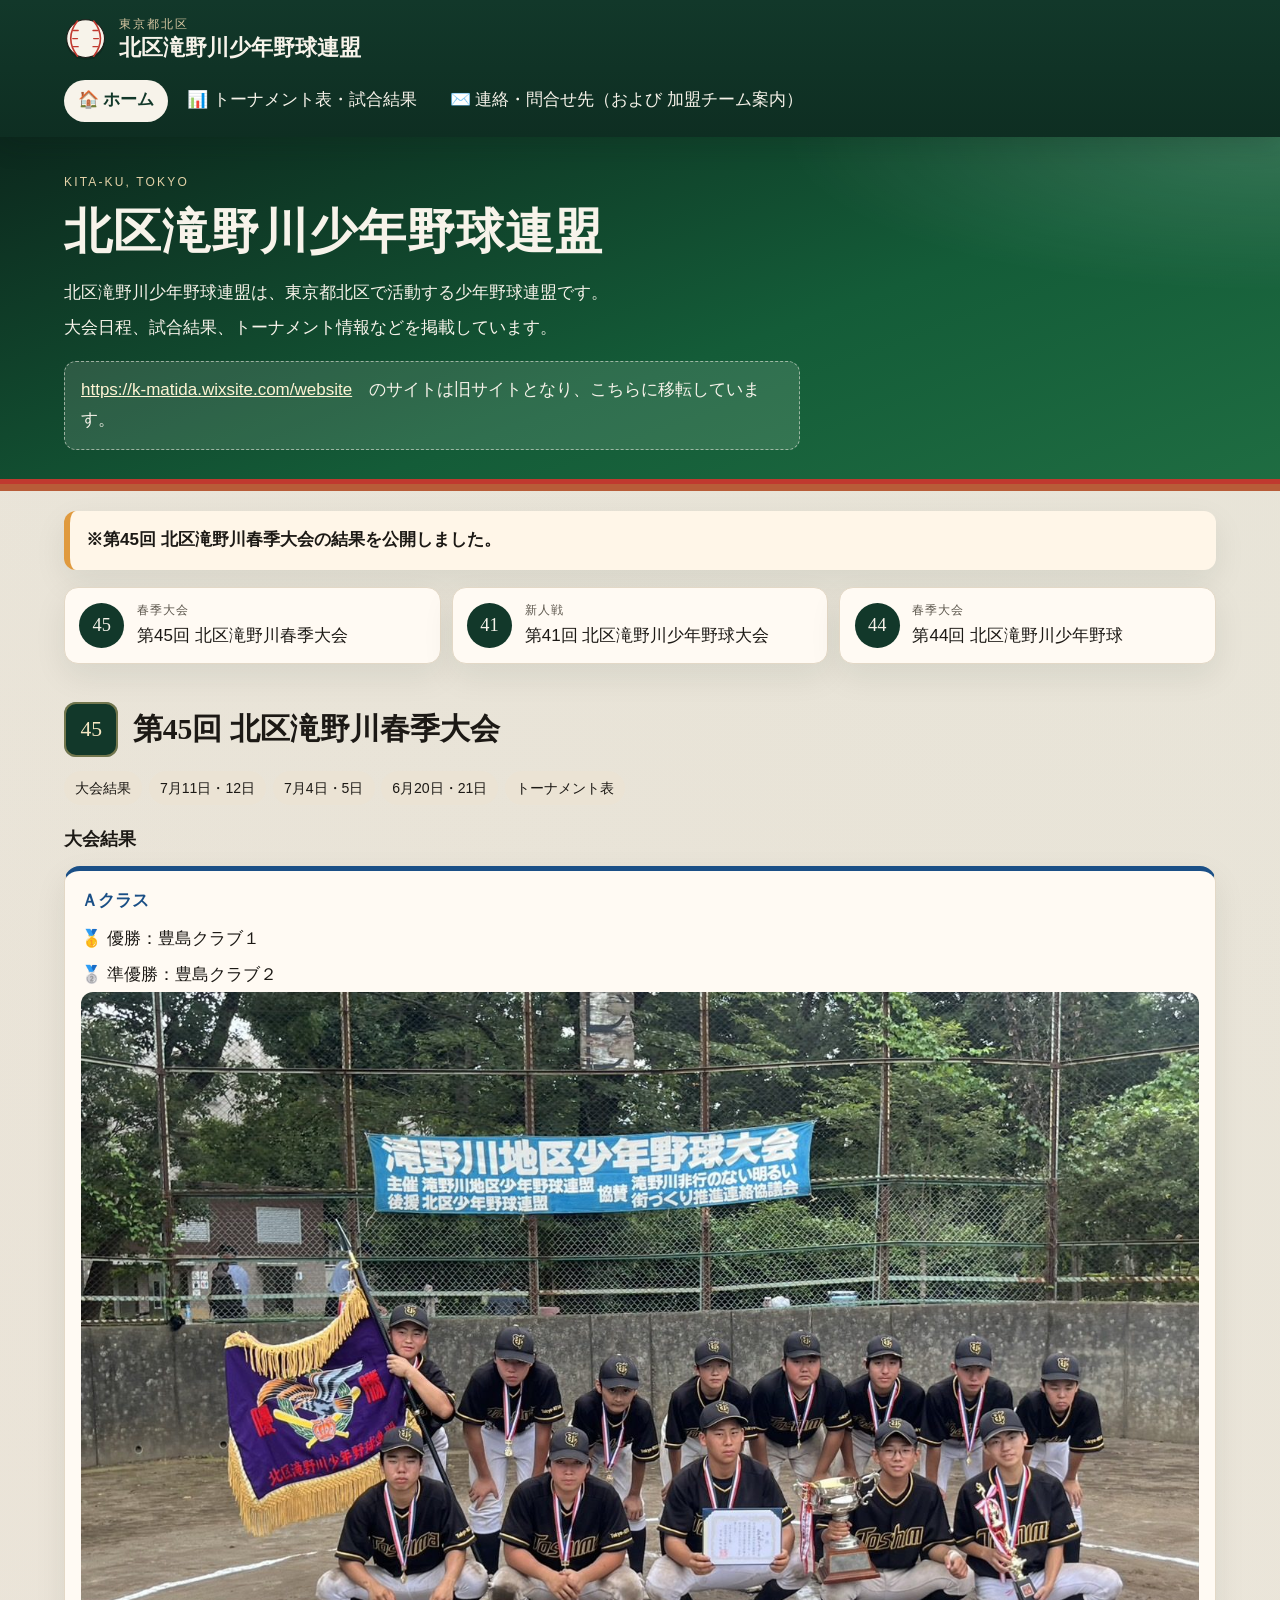
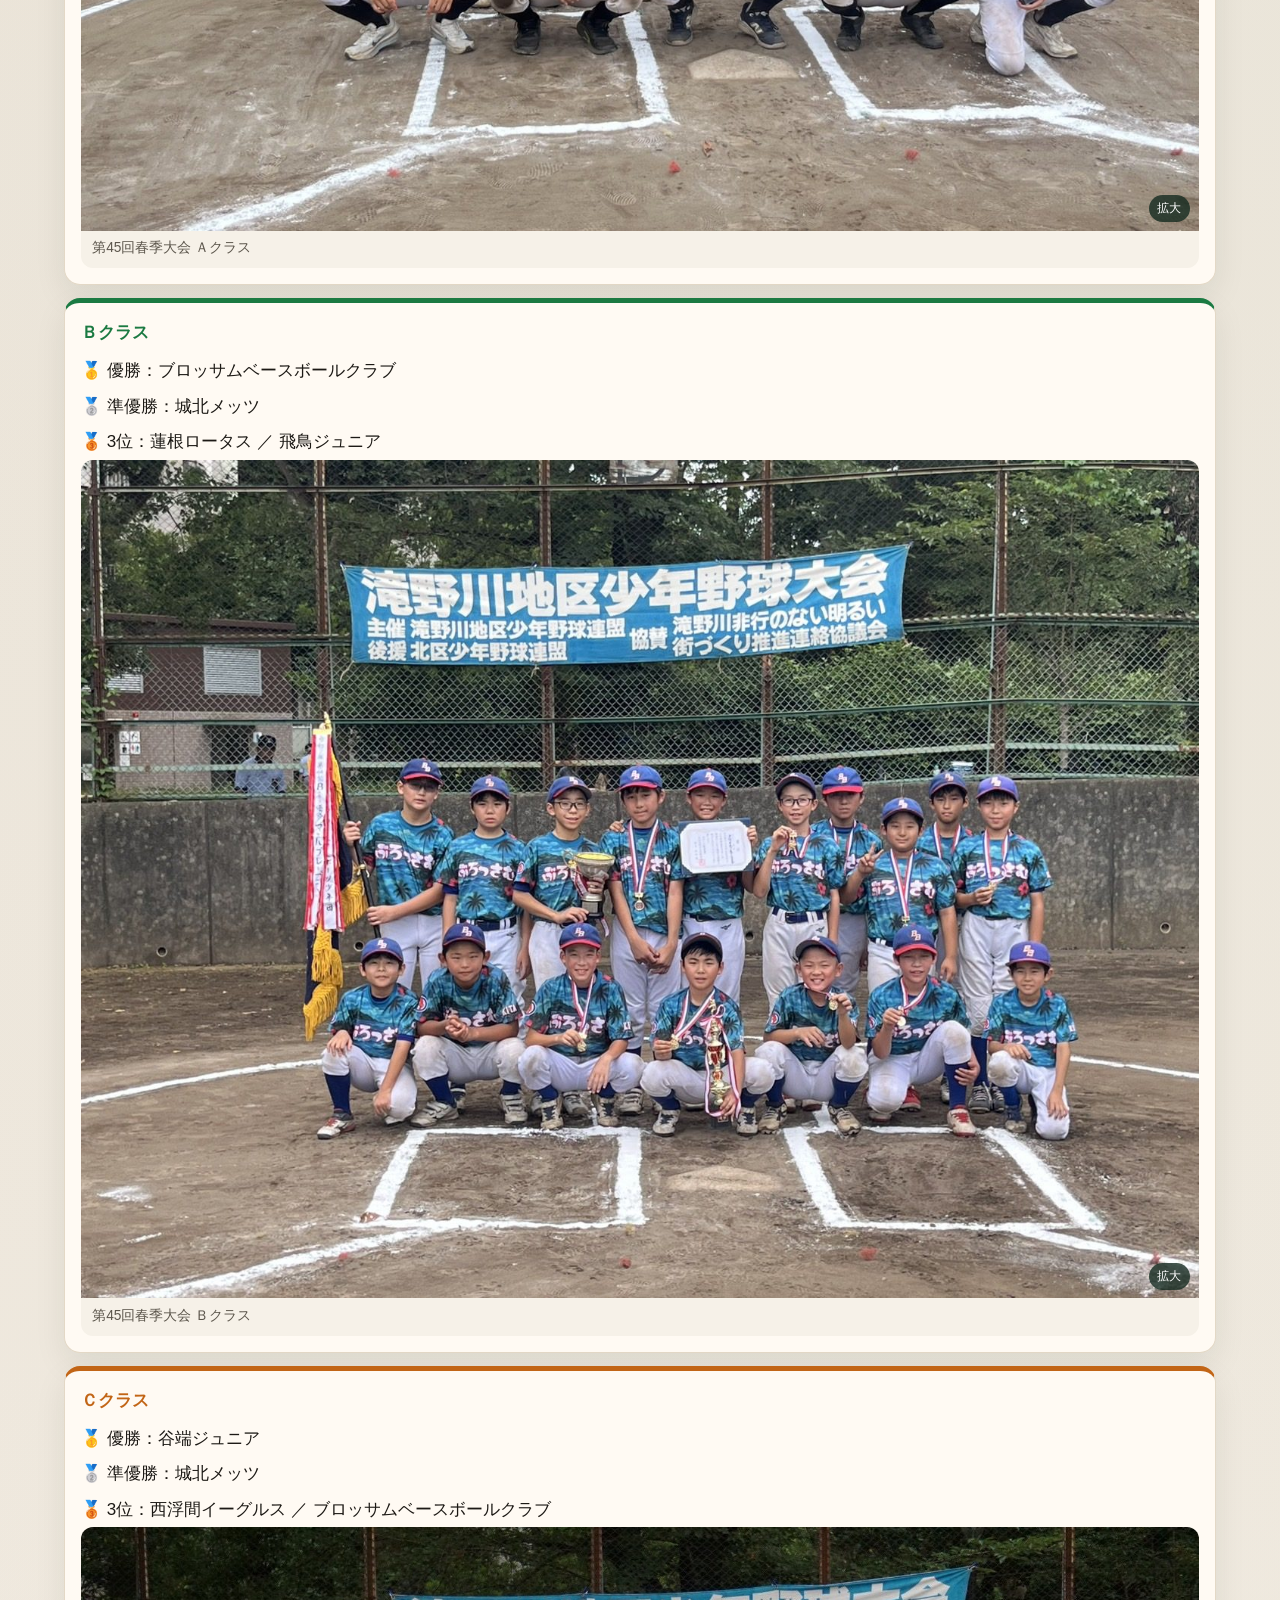
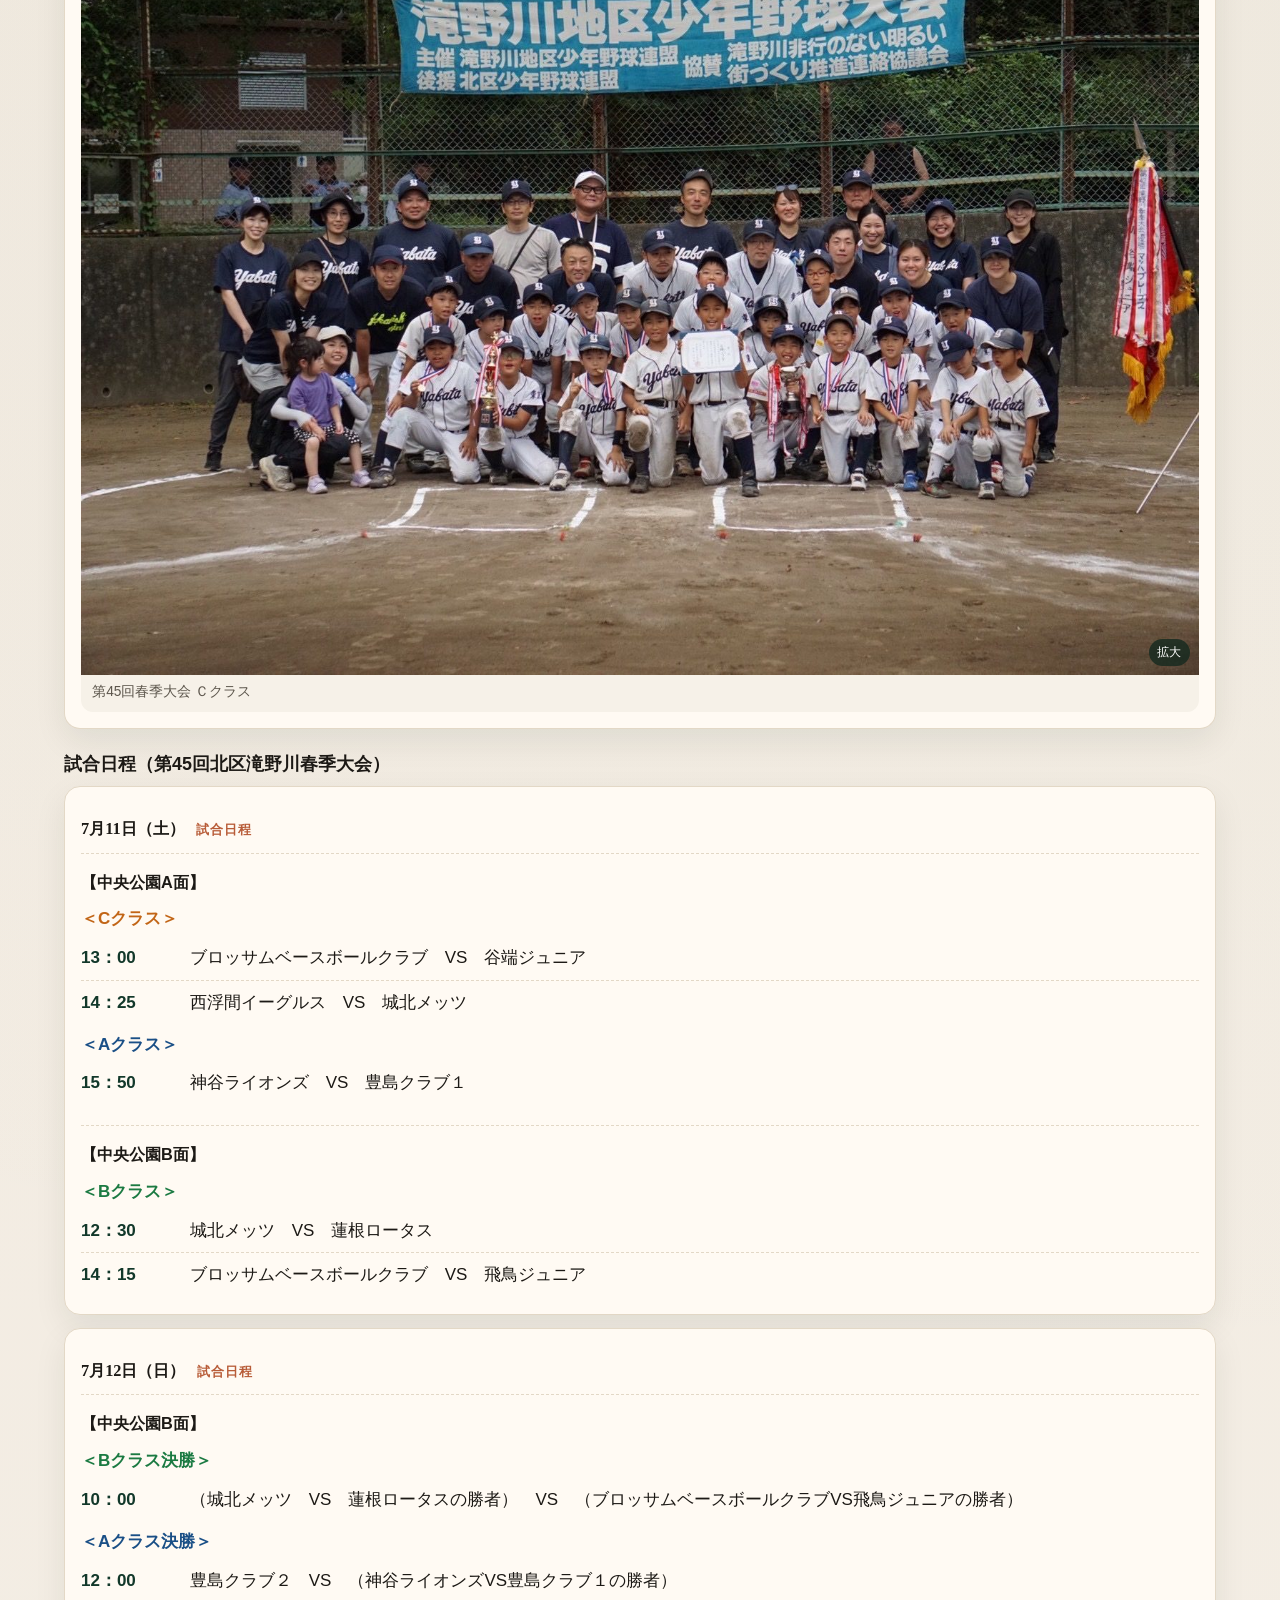
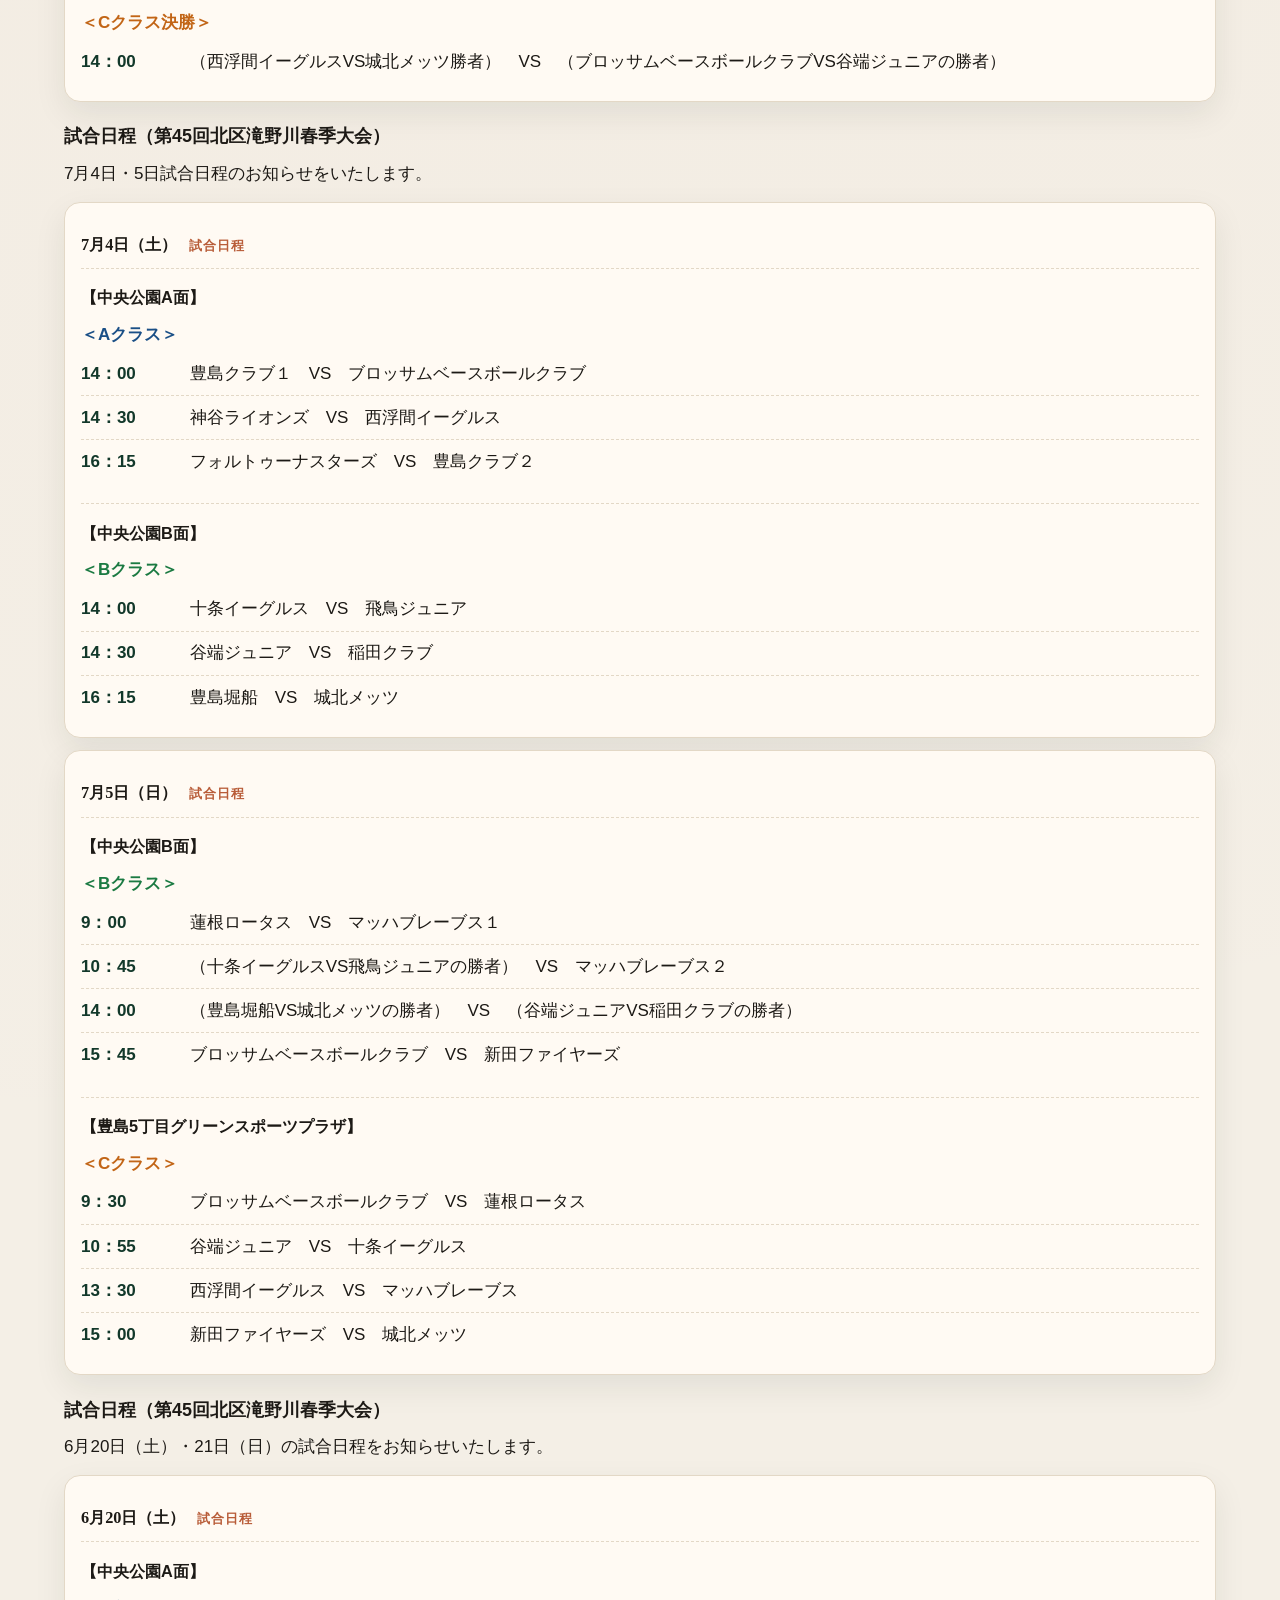
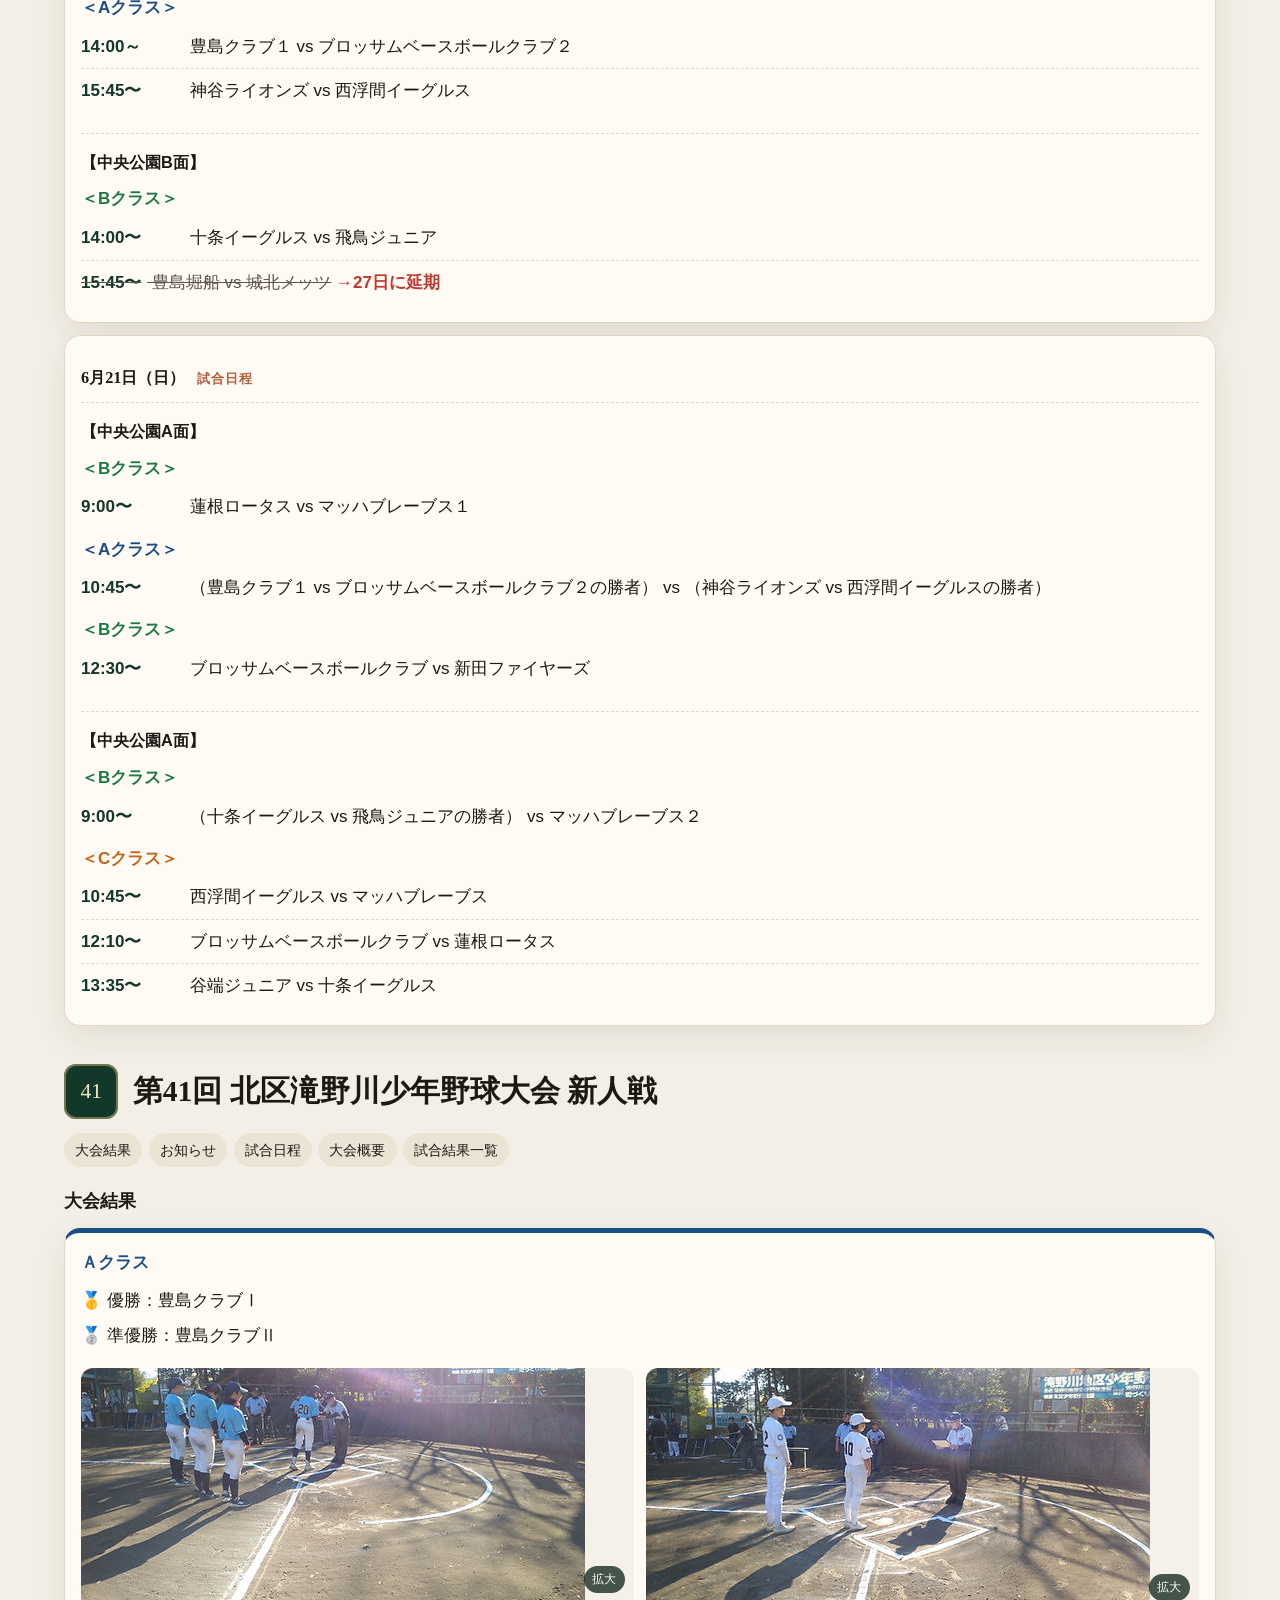
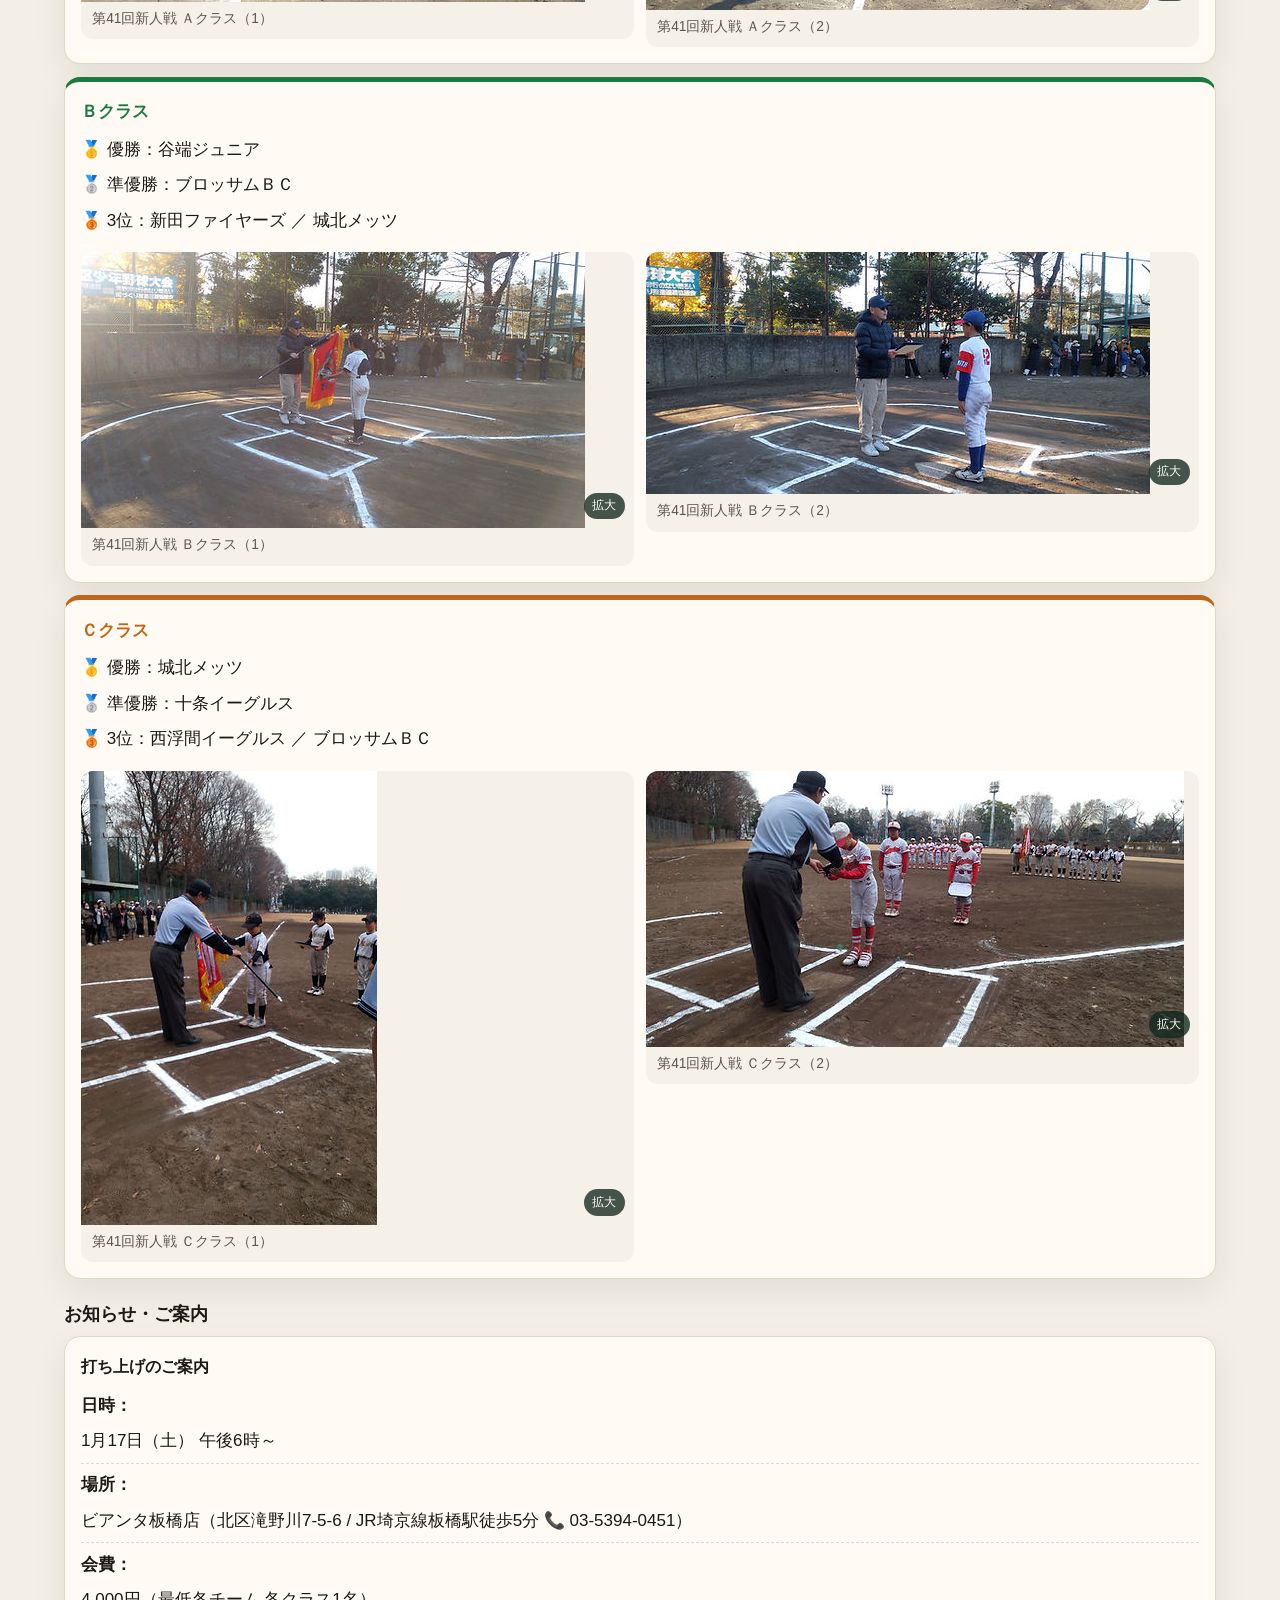
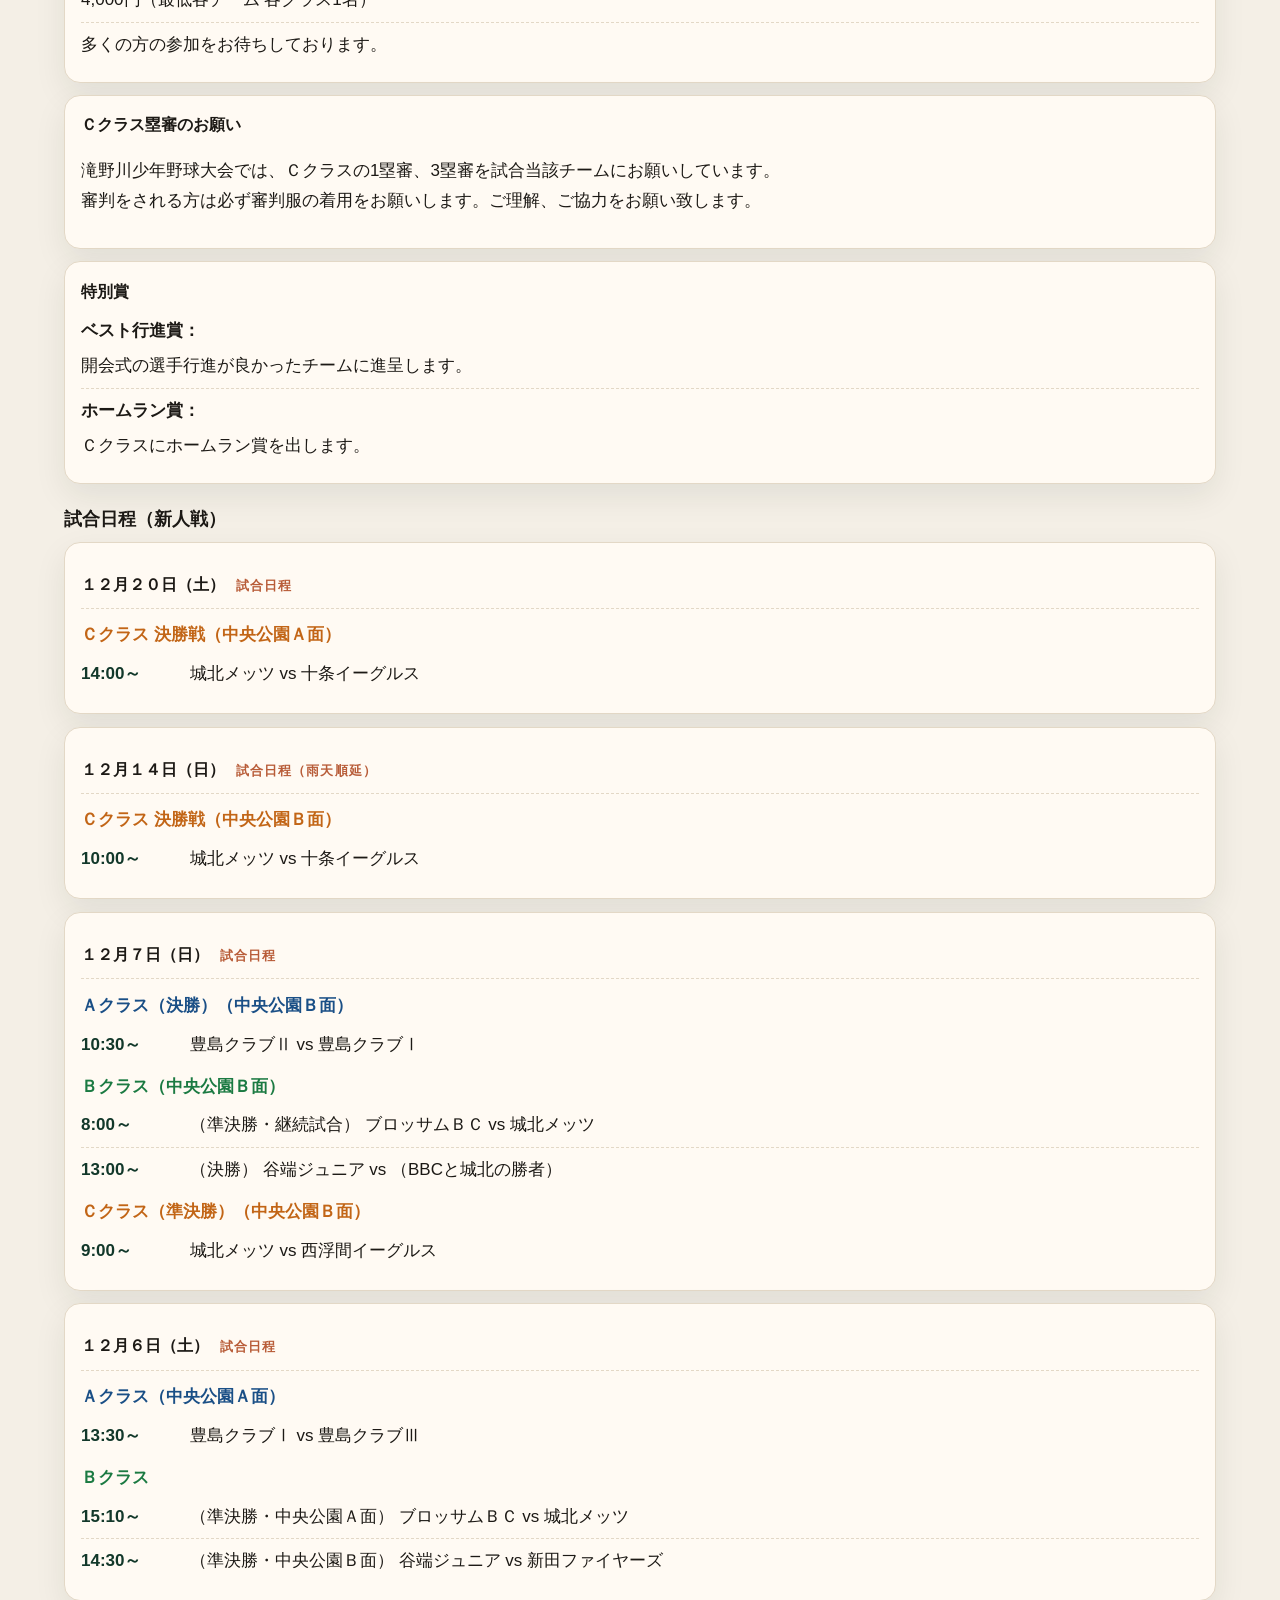
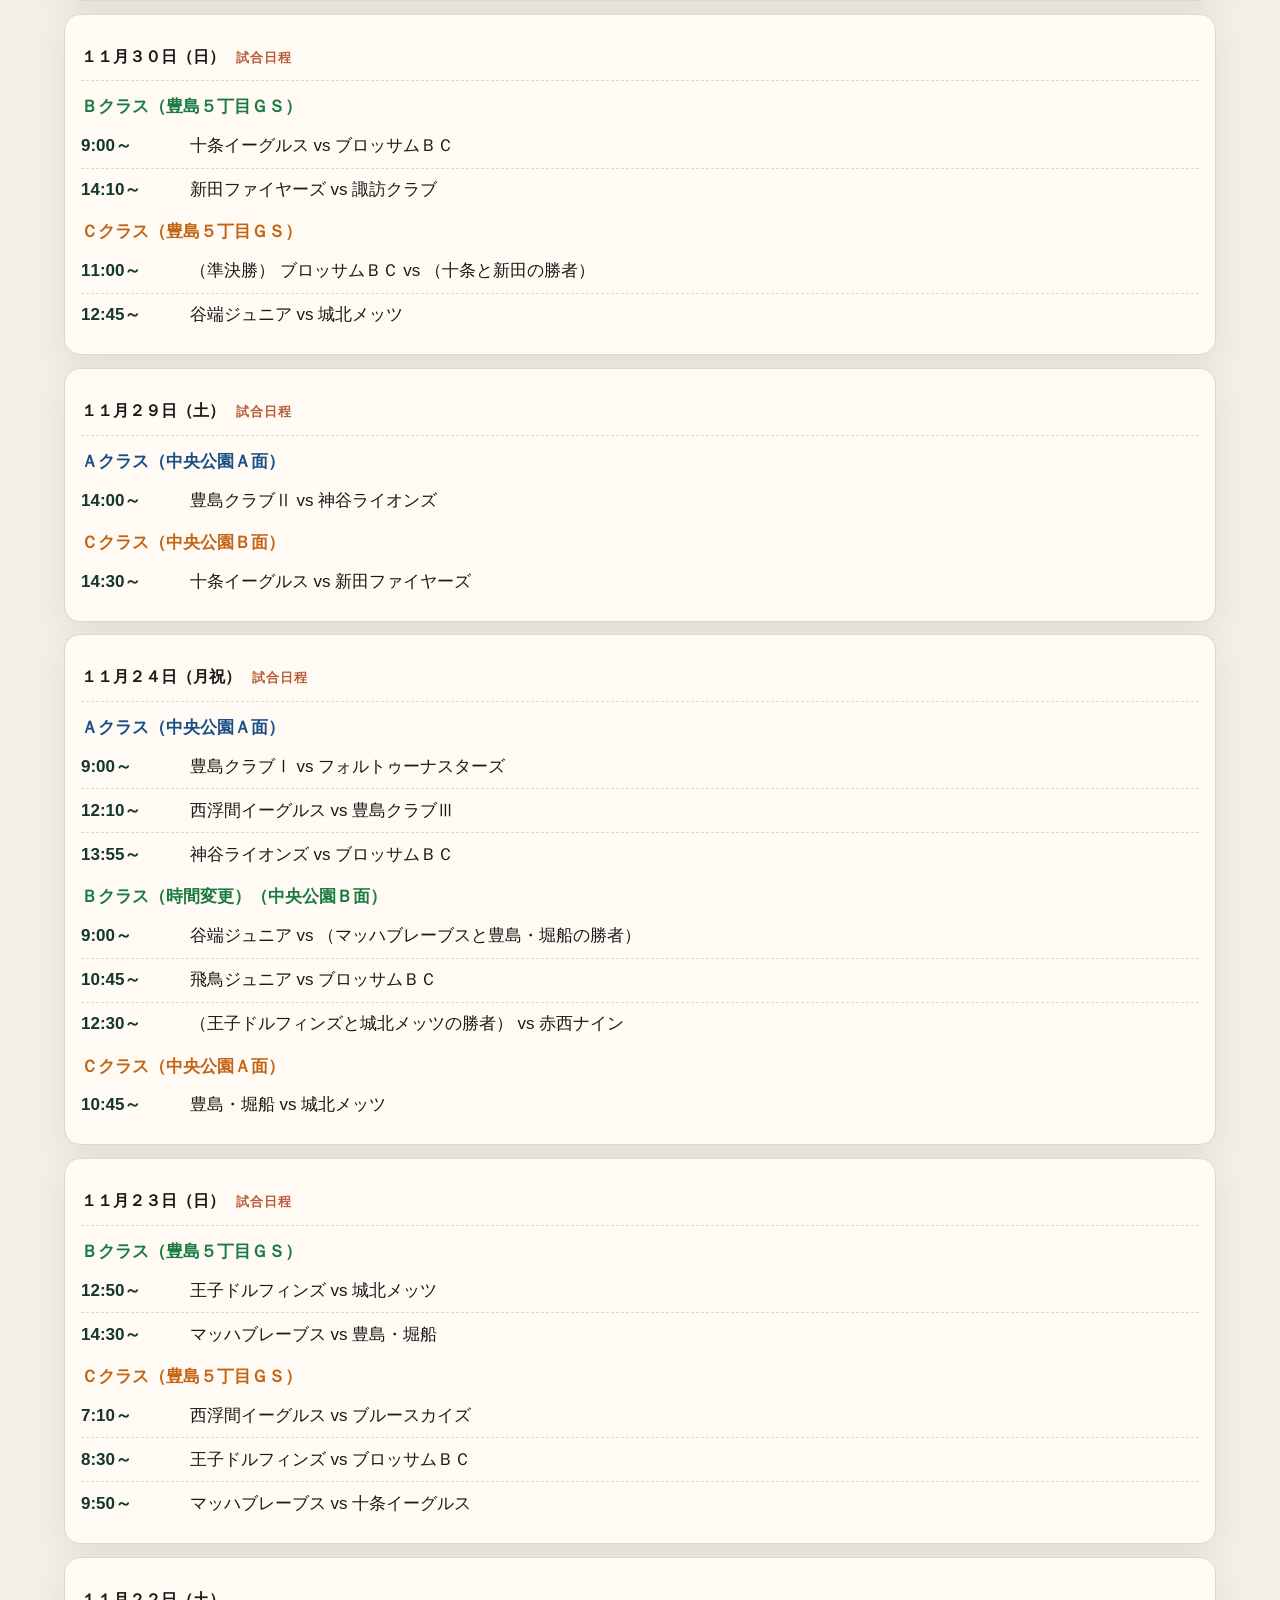
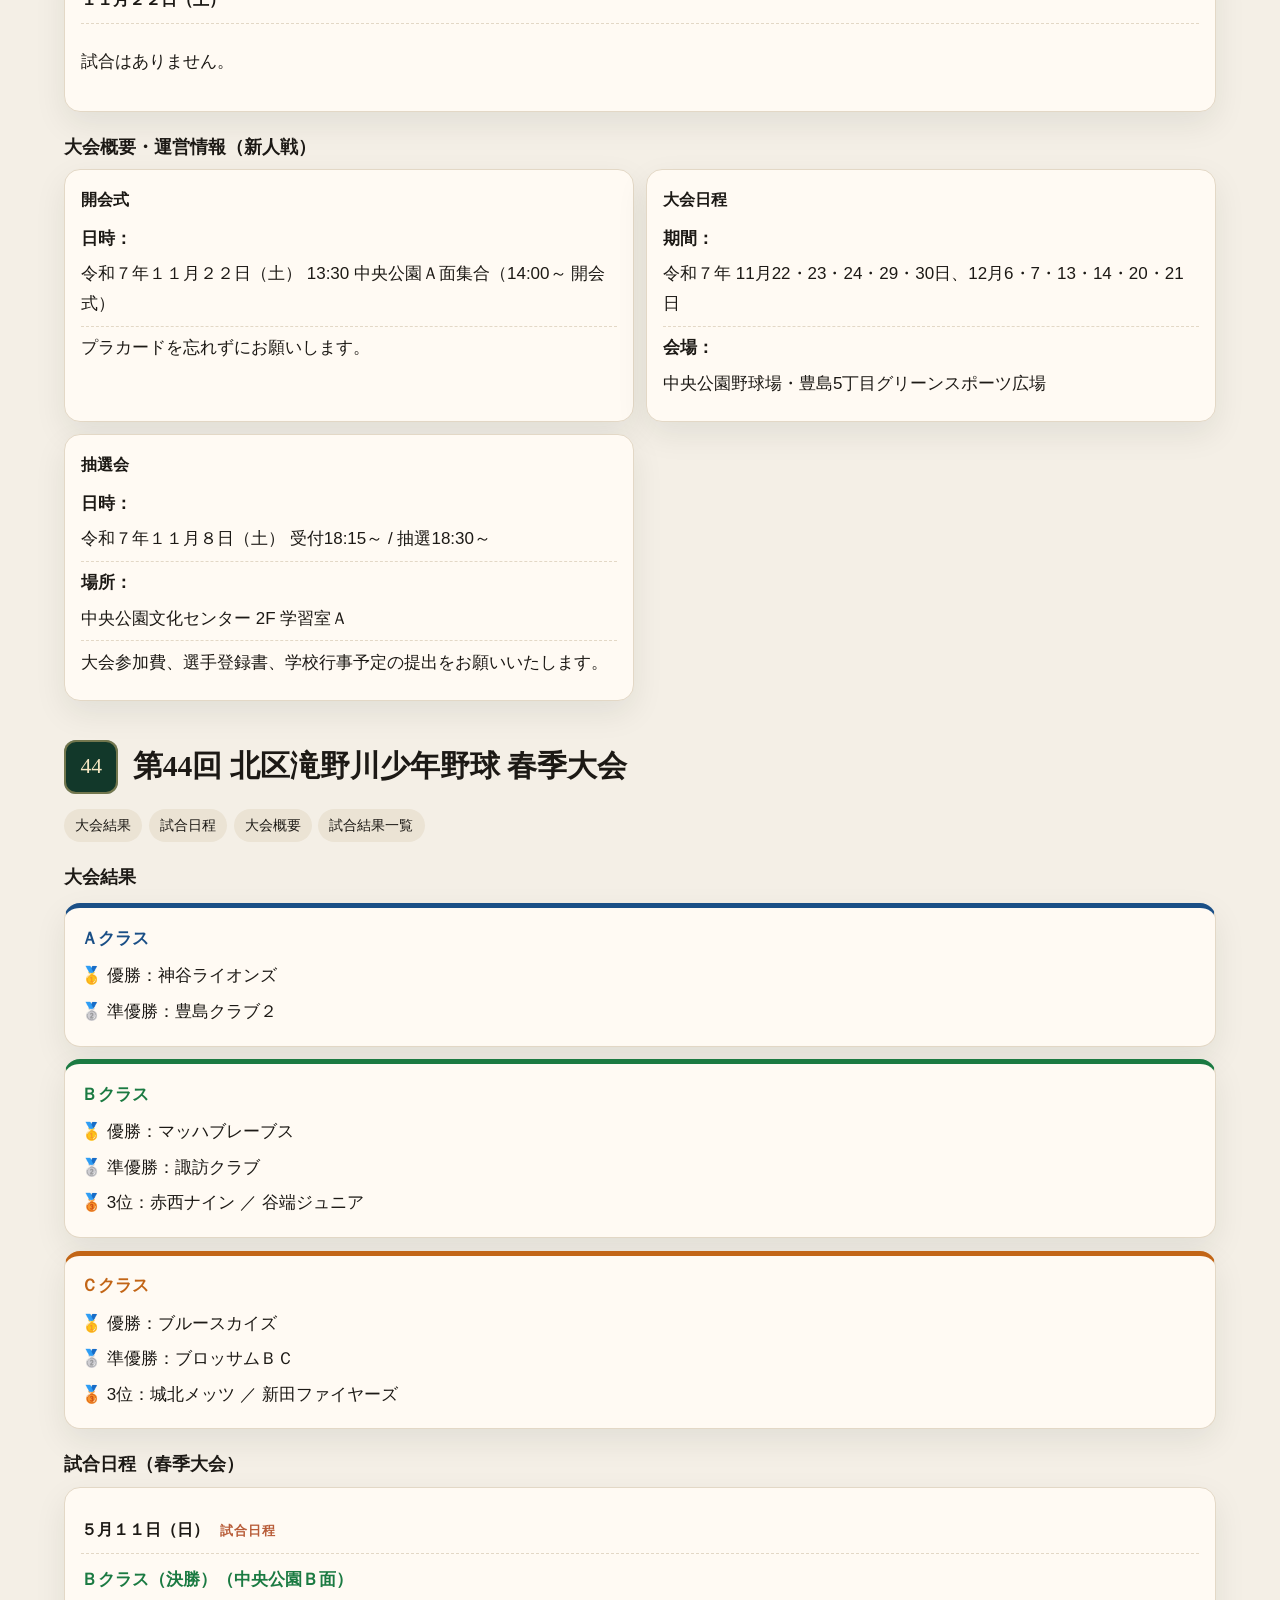
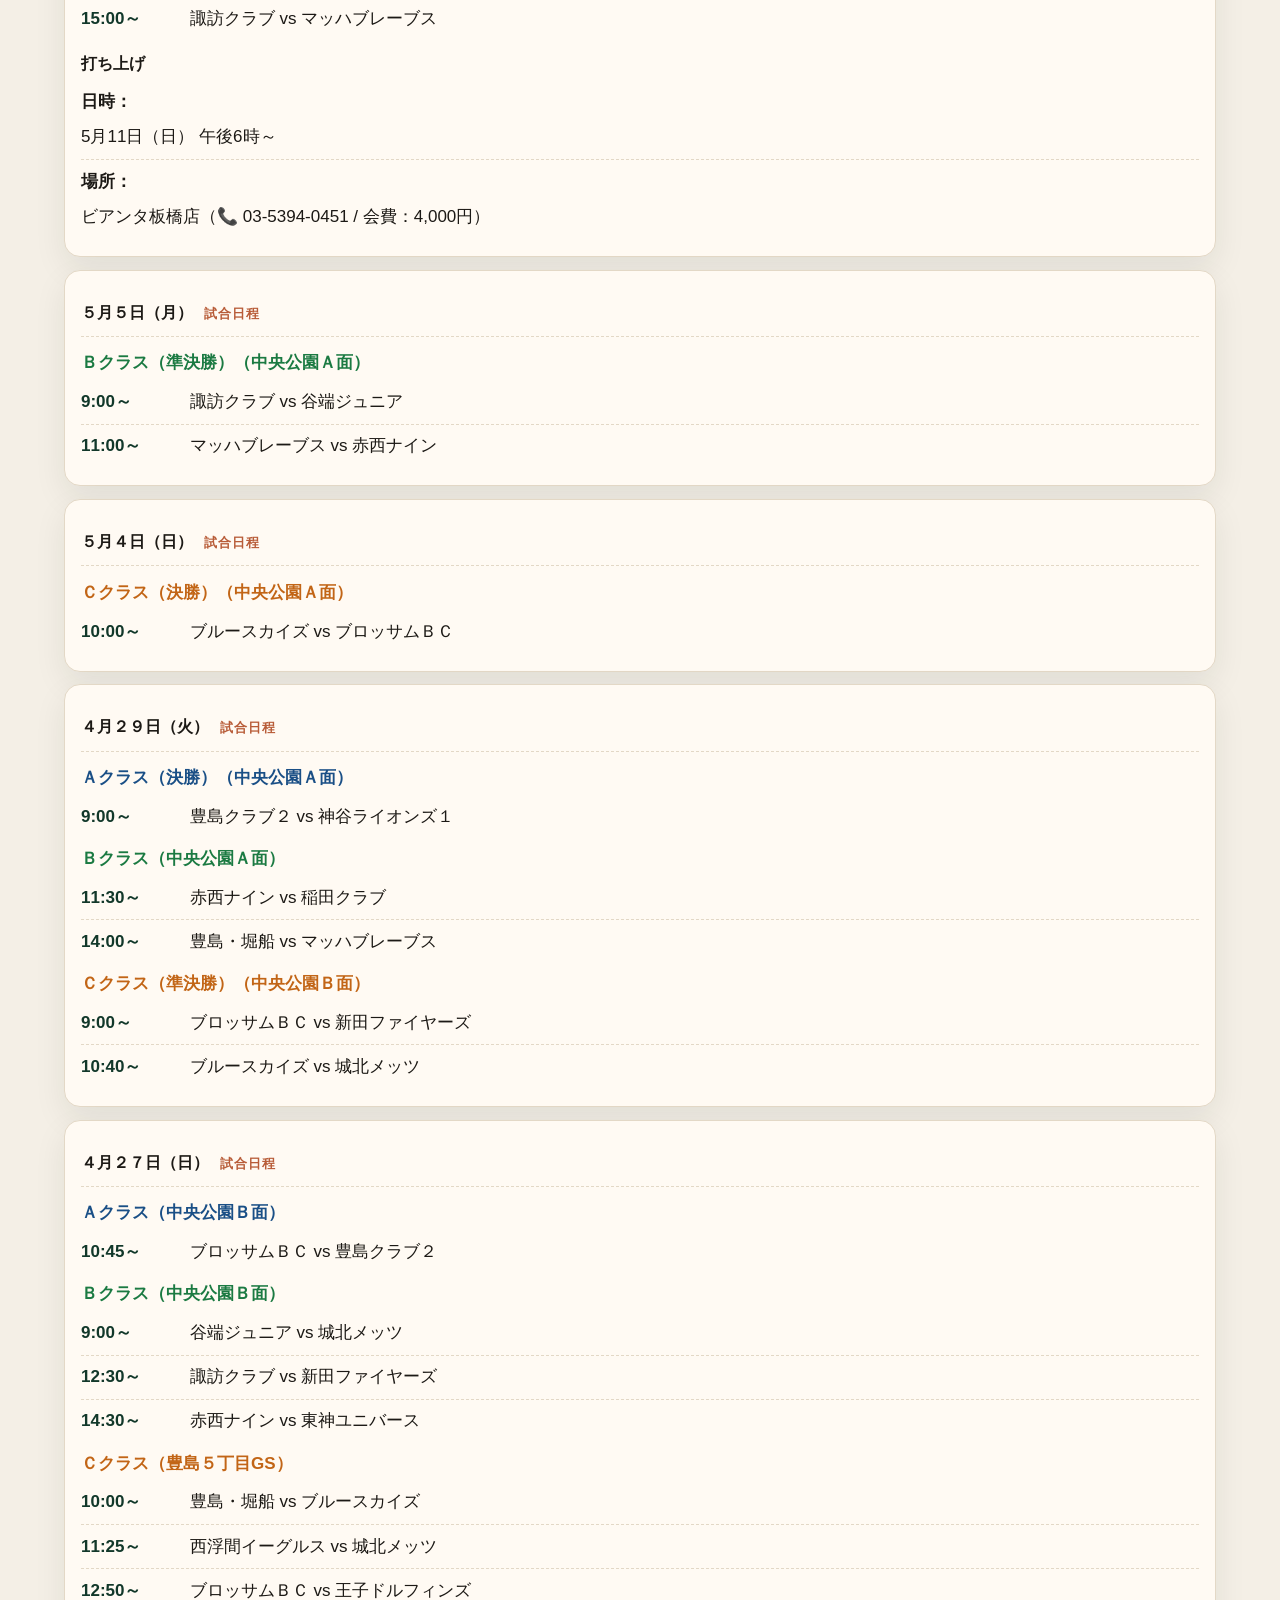
==== index.html @ 2db94a5f "Add the Kita-ku Takinogawa youth baseball website. Publish the Notion pages as a static Japanese sit" ====
<!DOCTYPE html>
<html lang="ja">
<head>
  <meta charset="utf-8">
  <meta name="viewport" content="width=device-width, initial-scale=1">
  <title>北区滝野川少年野球連盟｜東京都北区の少年野球</title>
  <meta name="description" content="北区滝野川少年野球連盟の公式サイトです。東京都北区の少年野球大会の日程、試合結果、トーナメントを掲載しています。第45回春季大会、第41回新人戦、第44回春季大会。旧サイトからこちらへ移転しました。">
  <meta name="robots" content="index, follow">
  <meta name="geo.region" content="JP-13">
  <meta name="geo.placename" content="東京都北区">
  <link rel="canonical" href="https://yoji-t.github.io/takinogawa-baseball/">
  <meta property="og:locale" content="ja_JP">
  <meta property="og:type" content="website">
  <meta property="og:site_name" content="北区滝野川少年野球連盟">
  <meta property="og:title" content="北区滝野川少年野球連盟｜東京都北区の少年野球">
  <meta property="og:description" content="東京都北区で活動する少年野球連盟です。大会日程、試合結果、トーナメント情報を掲載しています。">
  <meta property="og:url" content="https://yoji-t.github.io/takinogawa-baseball/">
  <meta property="og:image" content="https://yoji-t.github.io/takinogawa-baseball/images/home-45th-spring-a-class.jpeg">
  <meta property="og:image:alt" content="第45回春季大会Ａクラス優勝 豊島クラブの記念写真">
  <meta property="og:image:width" content="1477">
  <meta property="og:image:height" content="1108">
  <meta name="twitter:card" content="summary_large_image">
  <meta name="theme-color" content="#12382a">
  <link rel="icon" href="favicon.svg" type="image/svg+xml">
  <link rel="stylesheet" href="css/style.css">
  <script type="application/ld+json">
  {
    "@context": "https://schema.org",
    "@graph": [
      {
        "@type": "WebSite",
        "@id": "https://yoji-t.github.io/takinogawa-baseball/#website",
        "url": "https://yoji-t.github.io/takinogawa-baseball/",
        "name": "北区滝野川少年野球連盟",
        "description": "東京都北区で活動する少年野球連盟の公式サイト。大会日程、試合結果、トーナメント情報を掲載しています。",
        "inLanguage": "ja",
        "publisher": { "@id": "https://yoji-t.github.io/takinogawa-baseball/#org" }
      },
      {
        "@type": "SportsOrganization",
        "@id": "https://yoji-t.github.io/takinogawa-baseball/#org",
        "name": "北区滝野川少年野球連盟",
        "alternateName": "滝野川少年野球連盟",
        "sport": "Baseball",
        "url": "https://yoji-t.github.io/takinogawa-baseball/",
        "logo": "https://yoji-t.github.io/takinogawa-baseball/favicon.svg",
        "image": "https://yoji-t.github.io/takinogawa-baseball/images/home-45th-spring-a-class.jpeg",
        "description": "北区滝野川少年野球連盟は、東京都北区で活動する少年野球連盟です。",
        "areaServed": { "@type": "AdministrativeArea", "name": "東京都北区" },
        "address": {
          "@type": "PostalAddress",
          "addressRegion": "東京都",
          "addressLocality": "北区",
          "addressCountry": "JP"
        },
        "location": [
          {
            "@type": "Place",
            "name": "北区中央公園野球場（Ａ面・Ｂ面）",
            "address": "東京都北区十条台1-2-1"
          },
          {
            "@type": "Place",
            "name": "豊島5丁目グリーンスポーツ広場",
            "address": "東京都北区豊島5-6"
          },
          { "@type": "Place", "name": "荒川グラウンド" }
        ],
        "contactPoint": [
          {
            "@type": "ContactPoint",
            "name": "久保田 雄一郎",
            "telephone": "+81-90-1503-5079",
            "email": "yuichiro_kubota_0224@docomo.ne.jp",
            "contactType": "customer service",
            "availableLanguage": "Japanese"
          },
          {
            "@type": "ContactPoint",
            "name": "角野 光昭",
            "telephone": "+81-90-2408-6701",
            "email": "m19620410@ezweb.ne.jp",
            "contactType": "customer service",
            "availableLanguage": "Japanese"
          }
        ],
        "sameAs": ["https://k-matida.wixsite.com/website"]
      },
      {
        "@type": "WebPage",
        "@id": "https://yoji-t.github.io/takinogawa-baseball/#webpage",
        "url": "https://yoji-t.github.io/takinogawa-baseball/",
        "name": "北区滝野川少年野球連盟",
        "description": "東京都北区で活動する少年野球連盟の公式サイト。大会日程、試合結果、トーナメント情報を掲載しています。",
        "inLanguage": "ja",
        "isPartOf": { "@id": "https://yoji-t.github.io/takinogawa-baseball/#website" },
        "about": { "@id": "https://yoji-t.github.io/takinogawa-baseball/#org" },
        "dateModified": "2026-11-13",
        "primaryImageOfPage": "https://yoji-t.github.io/takinogawa-baseball/images/home-45th-spring-a-class.jpeg"
      }
    ]
  }
  </script>
</head>
<body>
  <a class="skip" href="#main">本文へスキップ</a>
  <header class="site-header">
    <div class="header-inner">
      <a class="brand" href="./">
        <svg class="brand-mark" viewBox="0 0 64 64" aria-hidden="true">
          <circle cx="32" cy="32" r="28" fill="#f7f3ea" stroke="#1c1915" stroke-width="1.5"/>
          <path d="M20 6c-8 10-10 18-10 26s2 16 10 26" fill="none" stroke="#c0392f" stroke-width="2.4" stroke-linecap="round"/>
          <path d="M44 6c8 10 10 18 10 26s-2 16-10 26" fill="none" stroke="#c0392f" stroke-width="2.4" stroke-linecap="round"/>
          <path d="M14 20h7M13 32h7M14 44h7M43 20h7M44 32h7M43 44h7" fill="none" stroke="#c0392f" stroke-width="2" stroke-linecap="round"/>
        </svg>
        <span>
          <span class="brand-kicker">東京都北区</span>
          <span class="brand-name">北区滝野川少年野球連盟</span>
        </span>
      </a>
      <input class="nav-check" type="checkbox" id="nav-toggle">
      <label class="nav-toggle" for="nav-toggle">
        <span class="label-open">メニュー</span>
        <span class="label-close">閉じる</span>
      </label>
      <nav id="site-nav" class="site-nav" aria-label="メニュー（各サブページへのリンク用）">
        <a href="./" aria-current="page">🏠 ホーム</a>
        <a href="tournament/">📊 トーナメント表・試合結果</a>
        <a href="contact/">✉️ 連絡・問合せ先（および 加盟チーム案内）</a>
      </nav>
    </div>
  </header>

  <header class="hero">
    <div class="wrap hero-inner">
      <p class="eyebrow">KITA-KU, TOKYO</p>
      <h1>北区滝野川少年野球連盟</h1>
      <p class="lede">北区滝野川少年野球連盟は、東京都北区で活動する少年野球連盟です。</p>
      <p class="lede">大会日程、試合結果、トーナメント情報などを掲載しています。</p>
      <p class="move-note"><a href="https://k-matida.wixsite.com/website" rel="noopener noreferrer">https://k-matida.wixsite.com/website</a>　のサイトは旧サイトとなり、こちらに移転しています。</p>
    </div>
  </header>

  <main id="main">
    <div class="wrap">
      <p class="callout"><strong>※第45回 北区滝野川春季大会の結果を公開しました。</strong></p>

      <nav class="jump" aria-label="このページの大会">
        <a href="#dai45"><span class="jump-no">45</span><span><small>春季大会</small>第45回 北区滝野川春季大会</span></a>
        <a href="#dai41"><span class="jump-no">41</span><span><small>新人戦</small>第41回 北区滝野川少年野球大会</span></a>
        <a href="#dai44"><span class="jump-no">44</span><span><small>春季大会</small>第44回 北区滝野川少年野球</span></a>
      </nav>

      <section class="tournament" id="dai45">
        <div class="tournament-head">
          <span class="round" aria-hidden="true">45</span>
          <h2>第45回 北区滝野川春季大会</h2>
        </div>
        <nav class="subnav" aria-label="第45回春季大会の項目">
          <a href="#dai45-result">大会結果</a>
          <a href="#dai45-jul">7月11日・12日</a>
          <a href="#dai45-jul4">7月4日・5日</a>
          <a href="#dai45-jun">6月20日・21日</a>
          <a href="tournament/#dai45">トーナメント表</a>
        </nav>

        <h3 id="dai45-result">大会結果</h3>

        <article class="class-result result-a">
          <h4 class="tag-a">Ａクラス</h4>
          <ul class="places">
            <li>🥇 優勝：豊島クラブ１</li>
            <li>🥈 準優勝：豊島クラブ２</li>
          </ul>
          <figure class="photo">
            <a class="zoom" href="images/home-45th-spring-a-class.jpeg" data-caption="第45回春季大会Ａクラス優勝 豊島クラブ１の記念写真">
              <img src="images/home-45th-spring-a-class.jpeg" width="1477" height="1108" alt="第45回春季大会Ａクラスの記念写真。黒いユニフォームの豊島クラブの選手が優勝旗、トロフィー、賞状を持ってグラウンドに並んでいる。背景に滝野川地区少年野球大会の横断幕" loading="lazy" decoding="async">
              <span class="zoom-hint">拡大</span>
            </a>
            <figcaption>第45回春季大会 Ａクラス</figcaption>
          </figure>
        </article>

        <article class="class-result result-b">
          <h4 class="tag-b">Ｂクラス</h4>
          <ul class="places">
            <li>🥇 優勝：ブロッサムベースボールクラブ</li>
            <li>🥈 準優勝：城北メッツ</li>
            <li>🥉 3位：蓮根ロータス ／ 飛鳥ジュニア</li>
          </ul>
          <figure class="photo">
            <a class="zoom" href="images/home-45th-spring-b-class.jpeg" data-caption="第45回春季大会Ｂクラス優勝 ブロッサムベースボールクラブの記念写真">
              <img src="images/home-45th-spring-b-class.jpeg" width="1477" height="1108" alt="第45回春季大会Ｂクラスの記念写真。青いユニフォームのブロッサムベースボールクラブの選手がトロフィーと賞状を持ってグラウンドに並んでいる" loading="lazy" decoding="async">
              <span class="zoom-hint">拡大</span>
            </a>
            <figcaption>第45回春季大会 Ｂクラス</figcaption>
          </figure>
        </article>

        <article class="class-result result-c">
          <h4 class="tag-c">Ｃクラス</h4>
          <ul class="places">
            <li>🥇 優勝：谷端ジュニア</li>
            <li>🥈 準優勝：城北メッツ</li>
            <li>🥉 3位：西浮間イーグルス ／ ブロッサムベースボールクラブ</li>
          </ul>
          <figure class="photo">
            <a class="zoom" href="images/home-45th-spring-c-class.jpeg" data-caption="第45回春季大会Ｃクラス優勝 谷端ジュニアの記念写真">
              <img src="images/home-45th-spring-c-class.jpeg" width="1565" height="1046" alt="第45回春季大会Ｃクラスの記念写真。谷端ジュニアの選手と保護者、指導者がトロフィーと賞状を持ってグラウンドで記念撮影している" loading="lazy" decoding="async">
              <span class="zoom-hint">拡大</span>
            </a>
            <figcaption>第45回春季大会 Ｃクラス</figcaption>
          </figure>
        </article>

        <h3 id="dai45-sched">試合日程（第45回北区滝野川春季大会）</h3>

        <div class="schedule" id="dai45-jul">
          <article class="day" id="dai45-jul11">
            <h4 class="day-title">7月11日（土） <span class="dow">試合日程</span></h4>
            <div class="field">
              <h5>【中央公園A面】</h5>
              <p class="klass tag-c">＜Cクラス＞</p>
              <ul class="games">
                <li><span class="time">13：00</span><span>ブロッサムベースボールクラブ　VS　谷端ジュニア</span></li>
                <li><span class="time">14：25</span><span>西浮間イーグルス　VS　城北メッツ</span></li>
              </ul>
              <p class="klass tag-a">＜Aクラス＞</p>
              <ul class="games">
                <li><span class="time">15：50</span><span>神谷ライオンズ　VS　豊島クラブ１</span></li>
              </ul>
            </div>
            <div class="field">
              <h5>【中央公園B面】</h5>
              <p class="klass tag-b">＜Bクラス＞</p>
              <ul class="games">
                <li><span class="time">12：30</span><span>城北メッツ　VS　蓮根ロータス</span></li>
                <li><span class="time">14：15</span><span>ブロッサムベースボールクラブ　VS　飛鳥ジュニア</span></li>
              </ul>
            </div>
          </article>

          <article class="day" id="dai45-jul12">
            <h4 class="day-title">7月12日（日） <span class="dow">試合日程</span></h4>
            <div class="field">
              <h5>【中央公園B面】</h5>
              <p class="klass tag-b">＜Bクラス決勝＞</p>
              <ul class="games">
                <li><span class="time">10：00</span><span>（城北メッツ　VS　蓮根ロータスの勝者）　VS　（ブロッサムベースボールクラブVS飛鳥ジュニアの勝者）</span></li>
              </ul>
              <p class="klass tag-a">＜Aクラス決勝＞</p>
              <ul class="games">
                <li><span class="time">12：00</span><span>豊島クラブ２　VS　（神谷ライオンズVS豊島クラブ１の勝者）</span></li>
              </ul>
              <p class="klass tag-c">＜Cクラス決勝＞</p>
              <ul class="games">
                <li><span class="time">14：00</span><span>（西浮間イーグルスVS城北メッツ勝者）　VS　（ブロッサムベースボールクラブVS谷端ジュニアの勝者）</span></li>
              </ul>
            </div>
          </article>
        </div>

        <h3 id="dai45-jul4">試合日程（第45回北区滝野川春季大会）</h3>
        <p class="note">7月4日・5日試合日程のお知らせをいたします。</p>
        <div class="schedule">
          <article class="day">
            <h4 class="day-title">7月4日（土） <span class="dow">試合日程</span></h4>
            <div class="field">
              <h5>【中央公園A面】</h5>
              <p class="klass tag-a">＜Aクラス＞</p>
              <ul class="games">
                <li><span class="time">14：00</span><span>豊島クラブ１　VS　ブロッサムベースボールクラブ</span></li>
                <li><span class="time">14：30</span><span>神谷ライオンズ　VS　西浮間イーグルス</span></li>
                <li><span class="time">16：15</span><span>フォルトゥーナスターズ　VS　豊島クラブ２</span></li>
              </ul>
            </div>
            <div class="field">
              <h5>【中央公園B面】</h5>
              <p class="klass tag-b">＜Bクラス＞</p>
              <ul class="games">
                <li><span class="time">14：00</span><span>十条イーグルス　VS　飛鳥ジュニア</span></li>
                <li><span class="time">14：30</span><span>谷端ジュニア　VS　稲田クラブ</span></li>
                <li><span class="time">16：15</span><span>豊島堀船　VS　城北メッツ</span></li>
              </ul>
            </div>
          </article>
          <article class="day">
            <h4 class="day-title">7月5日（日） <span class="dow">試合日程</span></h4>
            <div class="field">
              <h5>【中央公園B面】</h5>
              <p class="klass tag-b">＜Bクラス＞</p>
              <ul class="games">
                <li><span class="time">9：00</span><span>蓮根ロータス　VS　マッハブレーブス１</span></li>
                <li><span class="time">10：45</span><span>（十条イーグルスVS飛鳥ジュニアの勝者）　VS　マッハブレーブス２</span></li>
                <li><span class="time">14：00</span><span>（豊島堀船VS城北メッツの勝者）　VS　（谷端ジュニアVS稲田クラブの勝者）</span></li>
                <li><span class="time">15：45</span><span>ブロッサムベースボールクラブ　VS　新田ファイヤーズ</span></li>
              </ul>
            </div>
            <div class="field">
              <h5>【豊島5丁目グリーンスポーツプラザ】</h5>
              <p class="klass tag-c">＜Cクラス＞</p>
              <ul class="games">
                <li><span class="time">9：30</span><span>ブロッサムベースボールクラブ　VS　蓮根ロータス</span></li>
                <li><span class="time">10：55</span><span>谷端ジュニア　VS　十条イーグルス</span></li>
                <li><span class="time">13：30</span><span>西浮間イーグルス　VS　マッハブレーブス</span></li>
                <li><span class="time">15：00</span><span>新田ファイヤーズ　VS　城北メッツ</span></li>
              </ul>
            </div>
          </article>
        </div>

        <h3 id="dai45-jun">試合日程（第45回北区滝野川春季大会）</h3>
        <p class="note">6月20日（土）・21日（日）の試合日程をお知らせいたします。</p>
        <div class="schedule">
          <article class="day">
            <h4 class="day-title">6月20日（土） <span class="dow">試合日程</span></h4>
            <div class="field">
              <h5>【中央公園A面】</h5>
              <p class="klass tag-a">＜Aクラス＞</p>
              <ul class="games">
                <li><span class="time">14:00～</span><span>豊島クラブ１ vs ブロッサムベースボールクラブ２</span></li>
                <li><span class="time">15:45〜</span><span>神谷ライオンズ vs 西浮間イーグルス</span></li>
              </ul>
            </div>
            <div class="field">
              <h5>【中央公園B面】</h5>
              <p class="klass tag-b">＜Bクラス＞</p>
              <ul class="games">
                <li><span class="time">14:00〜</span><span>十条イーグルス vs 飛鳥ジュニア</span></li>
                <li class="is-postponed"><s><span class="time">15:45〜</span> 豊島堀船 vs 城北メッツ</s> <strong class="delay">→27日に延期</strong></li>
              </ul>
            </div>
          </article>
          <article class="day">
            <h4 class="day-title">6月21日（日） <span class="dow">試合日程</span></h4>
            <div class="field">
              <h5>【中央公園A面】</h5>
              <p class="klass tag-b">＜Bクラス＞</p>
              <ul class="games">
                <li><span class="time">9:00〜</span><span>蓮根ロータス vs マッハブレーブス１</span></li>
              </ul>
              <p class="klass tag-a">＜Aクラス＞</p>
              <ul class="games">
                <li><span class="time">10:45〜</span><span>（豊島クラブ１ vs ブロッサムベースボールクラブ２の勝者） vs （神谷ライオンズ vs 西浮間イーグルスの勝者）</span></li>
              </ul>
              <p class="klass tag-b">＜Bクラス＞</p>
              <ul class="games">
                <li><span class="time">12:30〜</span><span>ブロッサムベースボールクラブ vs 新田ファイヤーズ</span></li>
              </ul>
            </div>
            <!-- 原文でも会場名は再び「中央公園A面」です -->
            <div class="field">
              <h5>【中央公園A面】</h5>
              <p class="klass tag-b">＜Bクラス＞</p>
              <ul class="games">
                <li><span class="time">9:00〜</span><span>（十条イーグルス vs 飛鳥ジュニアの勝者） vs マッハブレーブス２</span></li>
              </ul>
              <p class="klass tag-c">＜Cクラス＞</p>
              <ul class="games">
                <li><span class="time">10:45〜</span><span>西浮間イーグルス vs マッハブレーブス</span></li>
                <li><span class="time">12:10〜</span><span>ブロッサムベースボールクラブ vs 蓮根ロータス</span></li>
                <li><span class="time">13:35〜</span><span>谷端ジュニア vs 十条イーグルス</span></li>
              </ul>
            </div>
          </article>
        </div>
      </section>

      <section class="tournament" id="dai41">
        <div class="tournament-head">
          <span class="round" aria-hidden="true">41</span>
          <h2>第41回 北区滝野川少年野球大会 新人戦</h2>
        </div>
        <nav class="subnav" aria-label="第41回新人戦の項目">
          <a href="#dai41-result">大会結果</a>
          <a href="#dai41-news">お知らせ</a>
          <a href="#dai41-sched">試合日程</a>
          <a href="#dai41-info">大会概要</a>
          <a href="tournament/#dai41">試合結果一覧</a>
        </nav>

        <h3 id="dai41-result">大会結果</h3>

        <article class="class-result result-a">
          <h4 class="tag-a">Ａクラス</h4>
          <ul class="places">
            <li>🥇 優勝：豊島クラブⅠ</li>
            <li>🥈 準優勝：豊島クラブⅡ</li>
          </ul>
          <div class="photos pair">
            <figure class="photo">
              <a class="zoom" href="images/home-41st-rookie-a-class-1.jpg" data-caption="第41回新人戦Ａクラスの写真（1）">
                <img src="images/home-41st-rookie-a-class-1.jpg" width="504" height="234" alt="第41回新人戦Ａクラスの写真。ホームベース付近で選手と審判が並んでいる" loading="lazy" decoding="async">
                <span class="zoom-hint">拡大</span>
              </a>
              <figcaption>第41回新人戦 Ａクラス（1）</figcaption>
            </figure>
            <figure class="photo">
              <a class="zoom" href="images/home-41st-rookie-a-class-2.jpg" data-caption="第41回新人戦Ａクラスの写真（2）">
                <img src="images/home-41st-rookie-a-class-2.jpg" width="504" height="242" alt="第41回新人戦Ａクラスの写真。白いユニフォームの選手二人がホームベースで審判と向き合っている" loading="lazy" decoding="async">
                <span class="zoom-hint">拡大</span>
              </a>
              <figcaption>第41回新人戦 Ａクラス（2）</figcaption>
            </figure>
          </div>
        </article>

        <article class="class-result result-b">
          <h4 class="tag-b">Ｂクラス</h4>
          <ul class="places">
            <li>🥇 優勝：谷端ジュニア</li>
            <li>🥈 準優勝：ブロッサムＢＣ</li>
            <li>🥉 3位：新田ファイヤーズ ／ 城北メッツ</li>
          </ul>
          <div class="photos pair">
            <figure class="photo">
              <a class="zoom" href="images/home-41st-rookie-b-class-1.jpg" data-caption="第41回新人戦Ｂクラスの写真（1）">
                <img src="images/home-41st-rookie-b-class-1.jpg" width="504" height="276" alt="第41回新人戦Ｂクラスの写真。グラウンドで優勝旗を渡している" loading="lazy" decoding="async">
                <span class="zoom-hint">拡大</span>
              </a>
              <figcaption>第41回新人戦 Ｂクラス（1）</figcaption>
            </figure>
            <figure class="photo">
              <a class="zoom" href="images/home-41st-rookie-b-class-2.jpg" data-caption="第41回新人戦Ｂクラスの写真（2）">
                <img src="images/home-41st-rookie-b-class-2.jpg" width="504" height="242" alt="第41回新人戦Ｂクラスの写真。選手が賞状を受け取っている" loading="lazy" decoding="async">
                <span class="zoom-hint">拡大</span>
              </a>
              <figcaption>第41回新人戦 Ｂクラス（2）</figcaption>
            </figure>
          </div>
        </article>

        <article class="class-result result-c">
          <h4 class="tag-c">Ｃクラス</h4>
          <ul class="places">
            <li>🥇 優勝：城北メッツ</li>
            <li>🥈 準優勝：十条イーグルス</li>
            <li>🥉 3位：西浮間イーグルス ／ ブロッサムＢＣ</li>
          </ul>
          <div class="photos pair">
            <figure class="photo">
              <a class="zoom" href="images/home-41st-rookie-c-class-1.jpg" data-caption="第41回新人戦Ｃクラスの写真（1）">
                <img src="images/home-41st-rookie-c-class-1.jpg" width="296" height="454" alt="第41回新人戦Ｃクラスの写真。選手が優勝旗を受け取っている" loading="lazy" decoding="async">
                <span class="zoom-hint">拡大</span>
              </a>
              <figcaption>第41回新人戦 Ｃクラス（1）</figcaption>
            </figure>
            <figure class="photo">
              <a class="zoom" href="images/home-41st-rookie-c-class-2.jpg" data-caption="第41回新人戦Ｃクラスの写真（2）">
                <img src="images/home-41st-rookie-c-class-2.jpg" width="538" height="276" alt="第41回新人戦Ｃクラスの写真。選手が表彰を受け、他の選手が列を作って見守っている" loading="lazy" decoding="async">
                <span class="zoom-hint">拡大</span>
              </a>
              <figcaption>第41回新人戦 Ｃクラス（2）</figcaption>
            </figure>
          </div>
        </article>

        <h3 id="dai41-news">お知らせ・ご案内</h3>
        <div class="info-grid">
          <article class="info-card">
            <h4>打ち上げのご案内</h4>
            <ul class="plain-list">
              <li><strong>日時：</strong> 1月17日（土） 午後6時～</li>
              <li><strong>場所：</strong> ビアンタ板橋店（北区滝野川7-5-6 / JR埼京線板橋駅徒歩5分 📞 03-5394-0451）</li>
              <li><strong>会費：</strong> 4,000円（最低各チーム 各クラス1名）</li>
              <li>多くの方の参加をお待ちしております。</li>
            </ul>
          </article>
          <article class="info-card">
            <h4>Ｃクラス塁審のお願い</h4>
            <p>滝野川少年野球大会では、Ｃクラスの1塁審、3塁審を試合当該チームにお願いしています。<br>審判をされる方は必ず審判服の着用をお願いします。ご理解、ご協力をお願い致します。</p>
          </article>
          <article class="info-card">
            <h4>特別賞</h4>
            <ul class="plain-list">
              <li><strong>ベスト行進賞：</strong> 開会式の選手行進が良かったチームに進呈します。</li>
              <li><strong>ホームラン賞：</strong> Ｃクラスにホームラン賞を出します。</li>
            </ul>
          </article>
        </div>

        <h3 id="dai41-sched">試合日程（新人戦）</h3>
        <div class="schedule">
          <article class="day">
            <h4 class="day-title">１２月２０日（土） <span class="dow">試合日程</span></h4>
            <div class="field">
              <p class="klass tag-c">Ｃクラス 決勝戦（中央公園Ａ面）</p>
              <ul class="games">
                <li><span class="time">14:00～</span><span>城北メッツ vs 十条イーグルス</span></li>
              </ul>
            </div>
          </article>
          <article class="day">
            <h4 class="day-title">１２月１４日（日） <span class="dow">試合日程（雨天順延）</span></h4>
            <div class="field">
              <p class="klass tag-c">Ｃクラス 決勝戦（中央公園Ｂ面）</p>
              <ul class="games">
                <li><span class="time">10:00～</span><span>城北メッツ vs 十条イーグルス</span></li>
              </ul>
            </div>
          </article>
          <article class="day">
            <h4 class="day-title">１２月７日（日） <span class="dow">試合日程</span></h4>
            <div class="field">
              <p class="klass tag-a">Ａクラス（決勝）（中央公園Ｂ面）</p>
              <ul class="games">
                <li><span class="time">10:30～</span><span>豊島クラブⅡ vs 豊島クラブⅠ</span></li>
              </ul>
              <p class="klass tag-b">Ｂクラス（中央公園Ｂ面）</p>
              <ul class="games">
                <li><span class="time">8:00～</span><span>（準決勝・継続試合） ブロッサムＢＣ vs 城北メッツ</span></li>
                <li><span class="time">13:00～</span><span>（決勝） 谷端ジュニア vs （BBCと城北の勝者）</span></li>
              </ul>
              <p class="klass tag-c">Ｃクラス（準決勝）（中央公園Ｂ面）</p>
              <ul class="games">
                <li><span class="time">9:00～</span><span>城北メッツ vs 西浮間イーグルス</span></li>
              </ul>
            </div>
          </article>
          <article class="day">
            <h4 class="day-title">１２月６日（土） <span class="dow">試合日程</span></h4>
            <div class="field">
              <p class="klass tag-a">Ａクラス（中央公園Ａ面）</p>
              <ul class="games">
                <li><span class="time">13:30～</span><span>豊島クラブⅠ vs 豊島クラブⅢ</span></li>
              </ul>
              <p class="klass tag-b">Ｂクラス</p>
              <ul class="games">
                <li><span class="time">15:10～</span><span>（準決勝・中央公園Ａ面） ブロッサムＢＣ vs 城北メッツ</span></li>
                <li><span class="time">14:30～</span><span>（準決勝・中央公園Ｂ面） 谷端ジュニア vs 新田ファイヤーズ</span></li>
              </ul>
            </div>
          </article>
          <article class="day">
            <h4 class="day-title">１１月３０日（日） <span class="dow">試合日程</span></h4>
            <div class="field">
              <p class="klass tag-b">Ｂクラス（豊島５丁目ＧＳ）</p>
              <ul class="games">
                <li><span class="time">9:00～</span><span>十条イーグルス vs ブロッサムＢＣ</span></li>
                <li><span class="time">14:10～</span><span>新田ファイヤーズ vs 諏訪クラブ</span></li>
              </ul>
              <p class="klass tag-c">Ｃクラス（豊島５丁目ＧＳ）</p>
              <ul class="games">
                <li><span class="time">11:00～</span><span>（準決勝） ブロッサムＢＣ vs （十条と新田の勝者）</span></li>
                <li><span class="time">12:45～</span><span>谷端ジュニア vs 城北メッツ</span></li>
              </ul>
            </div>
          </article>
          <article class="day">
            <h4 class="day-title">１１月２９日（土） <span class="dow">試合日程</span></h4>
            <div class="field">
              <p class="klass tag-a">Ａクラス（中央公園Ａ面）</p>
              <ul class="games">
                <li><span class="time">14:00～</span><span>豊島クラブⅡ vs 神谷ライオンズ</span></li>
              </ul>
              <p class="klass tag-c">Ｃクラス（中央公園Ｂ面）</p>
              <ul class="games">
                <li><span class="time">14:30～</span><span>十条イーグルス vs 新田ファイヤーズ</span></li>
              </ul>
            </div>
          </article>
          <article class="day">
            <h4 class="day-title">１１月２４日（月祝） <span class="dow">試合日程</span></h4>
            <div class="field">
              <p class="klass tag-a">Ａクラス（中央公園Ａ面）</p>
              <ul class="games">
                <li><span class="time">9:00～</span><span>豊島クラブⅠ vs フォルトゥーナスターズ</span></li>
                <li><span class="time">12:10～</span><span>西浮間イーグルス vs 豊島クラブⅢ</span></li>
                <li><span class="time">13:55～</span><span>神谷ライオンズ vs ブロッサムＢＣ</span></li>
              </ul>
              <p class="klass tag-b">Ｂクラス（時間変更）（中央公園Ｂ面）</p>
              <ul class="games">
                <li><span class="time">9:00～</span><span>谷端ジュニア vs （マッハブレーブスと豊島・堀船の勝者）</span></li>
                <li><span class="time">10:45～</span><span>飛鳥ジュニア vs ブロッサムＢＣ</span></li>
                <li><span class="time">12:30～</span><span>（王子ドルフィンズと城北メッツの勝者） vs 赤西ナイン</span></li>
              </ul>
              <p class="klass tag-c">Ｃクラス（中央公園Ａ面）</p>
              <ul class="games">
                <li><span class="time">10:45～</span><span>豊島・堀船 vs 城北メッツ</span></li>
              </ul>
            </div>
          </article>
          <article class="day">
            <h4 class="day-title">１１月２３日（日） <span class="dow">試合日程</span></h4>
            <div class="field">
              <p class="klass tag-b">Ｂクラス（豊島５丁目ＧＳ）</p>
              <ul class="games">
                <li><span class="time">12:50～</span><span>王子ドルフィンズ vs 城北メッツ</span></li>
                <li><span class="time">14:30～</span><span>マッハブレーブス vs 豊島・堀船</span></li>
              </ul>
              <p class="klass tag-c">Ｃクラス（豊島５丁目ＧＳ）</p>
              <ul class="games">
                <li><span class="time">7:10～</span><span>西浮間イーグルス vs ブルースカイズ</span></li>
                <li><span class="time">8:30～</span><span>王子ドルフィンズ vs ブロッサムＢＣ</span></li>
                <li><span class="time">9:50～</span><span>マッハブレーブス vs 十条イーグルス</span></li>
              </ul>
            </div>
          </article>
          <article class="day">
            <h4 class="day-title">１１月２２日（土）</h4>
            <div class="field">
              <p>試合はありません。</p>
            </div>
          </article>
        </div>

        <h3 id="dai41-info">大会概要・運営情報（新人戦）</h3>
        <div class="info-grid two">
          <article class="info-card">
            <h4>開会式</h4>
            <ul class="plain-list">
              <li><strong>日時：</strong> 令和７年１１月２２日（土） 13:30 中央公園Ａ面集合（14:00～ 開会式）</li>
              <li>プラカードを忘れずにお願いします。</li>
            </ul>
          </article>
          <article class="info-card">
            <h4>大会日程</h4>
            <ul class="plain-list">
              <li><strong>期間：</strong> 令和７年 11月22・23・24・29・30日、12月6・7・13・14・20・21日</li>
              <li><strong>会場：</strong> 中央公園野球場・豊島5丁目グリーンスポーツ広場</li>
            </ul>
          </article>
          <article class="info-card">
            <h4>抽選会</h4>
            <ul class="plain-list">
              <li><strong>日時：</strong> 令和７年１１月８日（土） 受付18:15～ / 抽選18:30～</li>
              <li><strong>場所：</strong> 中央公園文化センター 2F 学習室Ａ</li>
              <li>大会参加費、選手登録書、学校行事予定の提出をお願いいたします。</li>
            </ul>
          </article>
        </div>
      </section>

      <section class="tournament" id="dai44">
        <div class="tournament-head">
          <span class="round" aria-hidden="true">44</span>
          <h2>第44回 北区滝野川少年野球 春季大会</h2>
        </div>
        <nav class="subnav" aria-label="第44回春季大会の項目">
          <a href="#dai44-result">大会結果</a>
          <a href="#dai44-sched">試合日程</a>
          <a href="#dai44-info">大会概要</a>
          <a href="tournament/#dai44">試合結果一覧</a>
        </nav>

        <h3 id="dai44-result">大会結果</h3>
        <article class="class-result result-a">
          <h4 class="tag-a">Ａクラス</h4>
          <ul class="places">
            <li>🥇 優勝：神谷ライオンズ</li>
            <li>🥈 準優勝：豊島クラブ２</li>
          </ul>
        </article>
        <article class="class-result result-b">
          <h4 class="tag-b">Ｂクラス</h4>
          <ul class="places">
            <li>🥇 優勝：マッハブレーブス</li>
            <li>🥈 準優勝：諏訪クラブ</li>
            <li>🥉 3位：赤西ナイン ／ 谷端ジュニア</li>
          </ul>
        </article>
        <article class="class-result result-c">
          <h4 class="tag-c">Ｃクラス</h4>
          <ul class="places">
            <li>🥇 優勝：ブルースカイズ</li>
            <li>🥈 準優勝：ブロッサムＢＣ</li>
            <li>🥉 3位：城北メッツ ／ 新田ファイヤーズ</li>
          </ul>
        </article>

        <h3 id="dai44-sched">試合日程（春季大会）</h3>
        <div class="schedule">
          <article class="day">
            <h4 class="day-title">５月１１日（日） <span class="dow">試合日程</span></h4>
            <div class="field">
              <p class="klass tag-b">Ｂクラス（決勝）（中央公園Ｂ面）</p>
              <ul class="games">
                <li><span class="time">15:00～</span><span>諏訪クラブ vs マッハブレーブス</span></li>
              </ul>
              <h5>打ち上げ</h5>
              <ul class="plain-list">
                <li><strong>日時：</strong> 5月11日（日） 午後6時～</li>
                <li><strong>場所：</strong> ビアンタ板橋店（📞 03-5394-0451 / 会費：4,000円）</li>
              </ul>
            </div>
          </article>
          <article class="day">
            <h4 class="day-title">５月５日（月） <span class="dow">試合日程</span></h4>
            <div class="field">
              <p class="klass tag-b">Ｂクラス（準決勝）（中央公園Ａ面）</p>
              <ul class="games">
                <li><span class="time">9:00～</span><span>諏訪クラブ vs 谷端ジュニア</span></li>
                <li><span class="time">11:00～</span><span>マッハブレーブス vs 赤西ナイン</span></li>
              </ul>
            </div>
          </article>
          <article class="day">
            <h4 class="day-title">５月４日（日） <span class="dow">試合日程</span></h4>
            <div class="field">
              <p class="klass tag-c">Ｃクラス（決勝）（中央公園Ａ面）</p>
              <ul class="games">
                <li><span class="time">10:00～</span><span>ブルースカイズ vs ブロッサムＢＣ</span></li>
              </ul>
            </div>
          </article>
          <article class="day">
            <h4 class="day-title">４月２９日（火） <span class="dow">試合日程</span></h4>
            <div class="field">
              <p class="klass tag-a">Ａクラス（決勝）（中央公園Ａ面）</p>
              <ul class="games">
                <li><span class="time">9:00～</span><span>豊島クラブ２ vs 神谷ライオンズ１</span></li>
              </ul>
              <p class="klass tag-b">Ｂクラス（中央公園Ａ面）</p>
              <ul class="games">
                <li><span class="time">11:30～</span><span>赤西ナイン vs 稲田クラブ</span></li>
                <li><span class="time">14:00～</span><span>豊島・堀船 vs マッハブレーブス</span></li>
              </ul>
              <p class="klass tag-c">Ｃクラス（準決勝）（中央公園Ｂ面）</p>
              <ul class="games">
                <li><span class="time">9:00～</span><span>ブロッサムＢＣ vs 新田ファイヤーズ</span></li>
                <li><span class="time">10:40～</span><span>ブルースカイズ vs 城北メッツ</span></li>
              </ul>
            </div>
          </article>
          <article class="day">
            <h4 class="day-title">４月２７日（日） <span class="dow">試合日程</span></h4>
            <div class="field">
              <p class="klass tag-a">Ａクラス（中央公園Ｂ面）</p>
              <ul class="games">
                <li><span class="time">10:45～</span><span>ブロッサムＢＣ vs 豊島クラブ２</span></li>
              </ul>
              <p class="klass tag-b">Ｂクラス（中央公園Ｂ面）</p>
              <ul class="games">
                <li><span class="time">9:00～</span><span>谷端ジュニア vs 城北メッツ</span></li>
                <li><span class="time">12:30～</span><span>諏訪クラブ vs 新田ファイヤーズ</span></li>
                <li><span class="time">14:30～</span><span>赤西ナイン vs 東神ユニバース</span></li>
              </ul>
              <p class="klass tag-c">Ｃクラス（豊島５丁目GS）</p>
              <ul class="games">
                <li><span class="time">10:00～</span><span>豊島・堀船 vs ブルースカイズ</span></li>
                <li><span class="time">11:25～</span><span>西浮間イーグルス vs 城北メッツ</span></li>
                <li><span class="time">12:50～</span><span>ブロッサムＢＣ vs 王子ドルフィンズ</span></li>
                <li><span class="time">14:15～</span><span>飛鳥ジュニア vs 新田ファイヤーズ</span></li>
              </ul>
            </div>
          </article>
          <article class="day">
            <h4 class="day-title">４月２６日（土） <span class="dow">試合日程</span></h4>
            <div class="field">
              <p class="klass tag-a">Ａクラス（中央公園Ａ面）</p>
              <ul class="games">
                <li><span class="time">13:30～</span><span>神谷ライオンズ１ vs 豊島クラブ１</span></li>
                <li><span class="time">15:15～</span><span>ブロッサムＢＣ vs 豊島クラブ２（雨天再試合）</span></li>
              </ul>
              <p class="klass tag-b">Ｂクラス（中央公園Ｂ面）</p>
              <ul class="games">
                <li><span class="time">13:30～</span><span>新田ファイヤーズ vs ブロッサムＢＣ</span></li>
                <li><span class="time">15:15～</span><span>赤西ナイン vs 東神ユニバース（雨天再試合）</span></li>
              </ul>
            </div>
          </article>
          <article class="day">
            <h4 class="day-title">４月２０日（日） <span class="dow">試合日程</span></h4>
            <div class="field">
              <p class="klass tag-a">Ａクラス（中央公園Ｂ面）</p>
              <ul class="games">
                <li><span class="time">9:00～</span><span>神谷ライオンズ２ vs 豊島クラブ２</span></li>
                <li><span class="time">15:45～</span><span>西浮間イーグルス vs 神谷ライオンズ１</span></li>
              </ul>
              <p class="klass tag-b">Ｂクラス（中央公園Ｂ面）</p>
              <ul class="games">
                <li><span class="time">14:00～</span><span>飛鳥ジュニア vs 谷端ジュニア</span></li>
              </ul>
              <p class="klass tag-c">Ｃクラス（中央公園Ａ面）</p>
              <ul class="games">
                <li><span class="time">9:00～</span><span>城北メッツ vs 稲田クラブ</span></li>
                <li><span class="time">10:25～</span><span>西浮間イーグルス vs 谷端ジュニア１</span></li>
                <li><span class="time">11:50～</span><span>マッハブレーブス vs ブルースカイズ</span></li>
                <li><span class="time">13:15～</span><span>谷端ジュニア２ vs 飛鳥ジュニア</span></li>
                <li><span class="time">14:40～</span><span>十条イーグルス vs 王子ドルフィンズ</span></li>
              </ul>
            </div>
          </article>
          <article class="day">
            <!-- 原文は「４月１十九日」。大会期間の4月19日と一致する誤記のため「４月１９日」とした。 -->
            <h4 class="day-title">４月１９日（土） <span class="dow">試合日程</span></h4>
            <div class="field">
              <p class="klass tag-b">Ｂクラス</p>
              <ul class="games">
                <li><span class="time">15:30～</span><span>（中央公園Ａ面） 城北メッツ vs 王子ドルフィンズ</span></li>
                <li><span class="time">15:30～</span><span>（中央公園Ｂ面） ブルースカイズ vs マッハブレーブス</span></li>
              </ul>
            </div>
          </article>
        </div>

        <h3 id="dai44-info">大会概要・運営情報（春季大会）</h3>
        <div class="info-grid two">
          <article class="info-card">
            <h4>開会式</h4>
            <ul class="plain-list">
              <li><strong>日時：</strong> 令和７年４月１９日（土） 14:00 中央公園Ａ面集合（14:30～ 開会式）</li>
              <li>プラカードを忘れずにお願いします。</li>
            </ul>
          </article>
          <article class="info-card">
            <h4>大会日程</h4>
            <ul class="plain-list">
              <li><strong>期間：</strong> 令和７年 4月19・20・26・27・29日、5月3・4・5・6・10・11日</li>
              <li><strong>会場：</strong> 中央公園野球場・荒川グランド・豊島5丁目グリーンスポーツ広場</li>
            </ul>
          </article>
          <article class="info-card">
            <h4>抽選会</h4>
            <ul class="plain-list">
              <li><strong>日時：</strong> 令和７年４月１３日（日） 受付18:15～ / 抽選18:30～</li>
              <li><strong>場所：</strong> 中央公園文化センター 2F 学習室Ａ</li>
            </ul>
          </article>
        </div>
      </section>
    </div>
  </main>

  <footer class="site-footer">
    <div class="wrap">
      <p class="footer-name">北区滝野川少年野球連盟</p>
      <p>東京都北区で活動する少年野球連盟</p>
      <ul class="footer-links">
        <li><a href="./" aria-current="page">ホーム</a></li>
        <li><a href="tournament/">トーナメント表・試合結果</a></li>
        <li><a href="contact/">連絡・問合せ先</a></li>
      </ul>
      <p class="footer-meta">更新日: 2026年11月13日</p>
    </div>
  </footer>

  <dialog class="lightbox" aria-label="拡大画像">
    <button type="button" class="lightbox-close">閉じる</button>
    <div class="lightbox-frame">
      <img alt="">
      <p class="lightbox-caption"></p>
    </div>
  </dialog>
  <script src="js/site.js"></script>
</body>
</html>
---- css/style.css ----
/* 北区滝野川少年野球連盟
   編集は HTML を直接。ビルドは不要です。 */

:root {
  --ink: #1c1915;
  --muted: #5c564c;
  --paper: #f4efe6;
  --paper-deep: #ebe3d4;
  --card: #fffaf3;
  --line: #e3d8c6;
  --outfield: #12382a;
  --outfield-mid: #1a5c3e;
  --grass: #2f7d49;
  --clay: #b85c38;
  --stitch: #c0392f;
  --gold: #8a6424;
  --class-a: #1a4f86;
  --class-b: #1b7a42;
  --class-c: #c26516;
  --shadow: 0 12px 32px rgba(18, 40, 30, 0.08);
  --serif: "Hiragino Mincho ProN", "Yu Mincho", "Noto Serif CJK JP", "Noto Serif JP", serif;
  --sans: "Hiragino Sans", "Hiragino Kaku Gothic ProN", "Noto Sans CJK JP", "Noto Sans JP", "Yu Gothic Medium", "Yu Gothic", "YuGothic", Meiryo, sans-serif;
  --header-h: 7.5rem;
  --wrap: 72rem;
}

*,
*::before,
*::after { box-sizing: border-box; }

html { scroll-behavior: smooth; }

body {
  margin: 0;
  color: var(--ink);
  background:
    radial-gradient(circle at 12% 8%, rgba(184, 92, 56, 0.05), transparent 28%),
    radial-gradient(circle at 90% 0%, rgba(47, 125, 73, 0.06), transparent 26%),
    var(--paper);
  font-family: var(--sans);
  font-size: 1.0625rem;
  line-height: 1.75;
  text-rendering: optimizeLegibility;
}

img { max-width: 100%; height: auto; }

a { color: var(--outfield-mid); }

a:hover { color: var(--stitch); }

:focus-visible {
  outline: 3px solid var(--stitch);
  outline-offset: 3px;
}

.skip {
  position: absolute;
  left: 0.75rem;
  top: -4rem;
  z-index: 20;
  background: #fff;
  color: var(--ink);
  padding: 0.5rem 0.9rem;
  border-radius: 8px;
}

.skip:focus { top: 0.75rem; }

.wrap {
  width: min(var(--wrap), calc(100% - 2rem));
  margin-inline: auto;
}

.site-header {
  position: sticky;
  top: 0;
  z-index: 10;
  background: linear-gradient(180deg, var(--outfield) 0%, #0e2e22 100%);
  color: #f7f3ea;
  box-shadow: 0 8px 24px rgba(12, 30, 22, 0.18);
}

.header-inner {
  width: min(var(--wrap), calc(100% - 2rem));
  margin-inline: auto;
  display: flex;
  flex-wrap: wrap;
  align-items: center;
  gap: 0.5rem 1rem;
  padding-top: 0.85rem;
}

.brand {
  display: flex;
  align-items: center;
  gap: 0.75rem;
  color: inherit;
  text-decoration: none;
  flex: 1 1 auto;
  min-width: 0;
  padding-bottom: 0.35rem;
}

.brand:hover { color: #fff; }

.brand-mark {
  width: 2.7rem;
  height: 2.7rem;
  flex: none;
  filter: drop-shadow(0 2px 0 rgba(0, 0, 0, 0.15));
}

.brand-kicker {
  display: block;
  font-size: 0.72rem;
  letter-spacing: 0.16em;
  color: #d7c7a2;
}

.brand-name {
  display: block;
  font-family: var(--serif);
  font-size: 1.15rem;
  line-height: 1.35;
  font-weight: 600;
}

.nav-check {
  position: absolute;
  width: 1px;
  height: 1px;
  margin: -1px;
  padding: 0;
  overflow: hidden;
  clip: rect(0 0 0 0);
  border: 0;
}

.nav-toggle {
  display: inline-flex;
  align-items: center;
  justify-content: center;
  margin-left: auto;
  padding: 0.45rem 0.85rem;
  border: 1px solid rgba(247, 243, 234, 0.45);
  border-radius: 999px;
  color: #f7f3ea;
  background: transparent;
  font: inherit;
  font-size: 0.92rem;
  cursor: pointer;
}

.nav-toggle .label-close { display: none; }

.nav-check:checked + .nav-toggle .label-open { display: none; }

.nav-check:checked + .nav-toggle .label-close { display: inline; }

.nav-check:focus-visible + .nav-toggle {
  outline: 3px solid #f3d2a2;
  outline-offset: 3px;
}

.site-nav {
  display: none;
  flex-basis: 100%;
  flex-direction: column;
  gap: 0.35rem;
  padding: 0.2rem 0 0.95rem;
}

.nav-check:checked ~ .site-nav { display: flex; }

.site-nav a {
  color: #f7f3ea;
  text-decoration: none;
  padding: 0.55rem 0.85rem;
  border-radius: 999px;
  background: rgba(255, 255, 255, 0.06);
  line-height: 1.45;
}

.site-nav a:hover { background: rgba(255, 255, 255, 0.14); color: #fff; }

.site-nav a[aria-current="page"] {
  background: #f7f3ea;
  color: var(--outfield);
  font-weight: 700;
}

.hero {
  position: relative;
  color: #f7f3ea;
  background:
    radial-gradient(900px 280px at 100% 0%, rgba(255, 255, 255, 0.14), transparent 55%),
    linear-gradient(160deg, #0c281d 0%, #145c38 58%, #1f6d42 100%);
  padding: 2.2rem 0 2.6rem;
  box-shadow: inset 0 -7px 0 var(--clay), inset 0 -12px 0 var(--stitch);
}

.hero-inner { position: relative; z-index: 1; }

.eyebrow {
  margin: 0 0 0.45rem;
  letter-spacing: 0.18em;
  font-size: 0.75rem;
  color: #e4d2a8;
}

.hero h1,
.page-hero h1 {
  font-family: var(--serif);
  font-weight: 600;
  letter-spacing: 0.02em;
  line-height: 1.35;
  margin: 0 0 0.8rem;
}

.hero h1 { font-size: clamp(1.85rem, 4.6vw, 3rem); }

.lede {
  max-width: 40rem;
  margin: 0 0 0.35rem;
  font-size: 1.05rem;
}

.move-note {
  margin: 1.15rem 0 0;
  max-width: 46rem;
  padding: 0.85rem 1rem;
  background: rgba(255, 250, 243, 0.12);
  border: 1px dashed rgba(247, 243, 234, 0.55);
  border-radius: 12px;
}

.move-note a {
  color: #fff4d4;
  overflow-wrap: anywhere;
}

.page-hero {
  background:
    linear-gradient(160deg, #0c281d 0%, #145c38 70%);
  color: #f7f3ea;
  padding: 1.6rem 0 1.7rem;
  box-shadow: inset 0 -7px 0 var(--clay), inset 0 -12px 0 var(--stitch);
}

.page-hero h1 { font-size: clamp(1.6rem, 3.5vw, 2.35rem); }

.crumbs {
  display: flex;
  flex-wrap: wrap;
  gap: 0.35rem 0.5rem;
  align-items: center;
  margin: 0 0 0.55rem;
  font-size: 0.88rem;
  color: #e4d2a8;
}

.crumbs a { color: #fff; }

.crumbs [aria-current="page"] { color: #f7f3ea; }

main { padding-bottom: 3rem; }

.panel {
  margin-top: 1.25rem;
}

.callout {
  margin: 1.25rem 0 0;
  padding: 0.9rem 1rem;
  border-radius: 12px;
  background: #fff6e8;
  border-left: 6px solid #e09a3e;
  box-shadow: var(--shadow);
}

.callout-red {
  background: #fff1ef;
  border-left-color: var(--stitch);
}

.jump {
  display: grid;
  gap: 0.7rem;
  margin-top: 1.1rem;
}

.jump a {
  display: flex;
  align-items: center;
  gap: 0.8rem;
  text-decoration: none;
  color: inherit;
  background: var(--card);
  border: 1px solid var(--line);
  border-radius: 14px;
  padding: 0.75rem 0.9rem;
  box-shadow: var(--shadow);
}

.jump a:hover { border-color: var(--grass); color: inherit; }

.jump-no {
  flex: none;
  width: 2.8rem;
  height: 2.8rem;
  display: grid;
  place-items: center;
  border-radius: 50%;
  background: var(--outfield);
  color: #f7f3ea;
  font-family: var(--serif);
  font-size: 1.15rem;
}

.jump small {
  display: block;
  color: var(--muted);
  letter-spacing: 0.08em;
  font-size: 0.75rem;
}

.tournament {
  margin-top: 2.4rem;
  scroll-margin-top: 6.5rem;
}

.tournament-head {
  display: flex;
  align-items: center;
  gap: 0.9rem;
  margin-bottom: 0.9rem;
}

.round {
  flex: none;
  width: 3.4rem;
  height: 3.4rem;
  display: grid;
  place-items: center;
  border-radius: 12px;
  background: var(--outfield);
  color: #f6e7c3;
  font-family: var(--serif);
  font-size: 1.35rem;
  box-shadow: inset 0 0 0 2px rgba(232, 196, 122, 0.45);
}

.tournament h2,
.block h2,
.page-section h2 {
  font-family: var(--serif);
  font-size: clamp(1.35rem, 2.6vw, 1.85rem);
  line-height: 1.4;
  font-weight: 600;
  margin: 0;
}

.tournament h3,
.block h3,
.page-section h3 {
  font-size: 1.12rem;
  line-height: 1.5;
  margin: 1.35rem 0 0.55rem;
  scroll-margin-top: 6.5rem;
}

.tournament h4,
.field h4 {
  margin: 0.9rem 0 0.25rem;
  font-size: 1.02rem;
  scroll-margin-top: 6.5rem;
}

.subnav {
  display: flex;
  flex-wrap: wrap;
  gap: 0.4rem;
  margin: 0.2rem 0 0.4rem;
}

.subnav a {
  text-decoration: none;
  background: var(--paper-deep);
  color: var(--ink);
  border-radius: 999px;
  padding: 0.28rem 0.7rem;
  font-size: 0.88rem;
}

.subnav a:hover { background: #dfd3bc; color: var(--ink); }

.more-link { margin: 0.8rem 0 0; }

.class-result {
  background: var(--card);
  border: 1px solid var(--line);
  border-top-width: 5px;
  border-radius: 16px;
  padding: 0.95rem 1rem 1rem;
  box-shadow: var(--shadow);
  margin-top: 0.8rem;
}

.result-a { border-top-color: var(--class-a); }
.result-b { border-top-color: var(--class-b); }
.result-c { border-top-color: var(--class-c); }

.class-result h3,
.class-result h4 {
  margin: 0 0 0.35rem;
  font-size: 1.05rem;
}

.tag-a { color: var(--class-a); }
.tag-b { color: var(--class-b); }
.tag-c { color: var(--class-c); }

.places,
.plain-list,
.games,
.contacts,
.grounds {
  list-style: none;
  margin: 0;
  padding: 0;
}

.places li { padding: 0.18rem 0; }

.photos {
  display: grid;
  gap: 0.75rem;
  margin-top: 0.85rem;
}

.photo {
  margin: 0;
  background: #f6f1e8;
  border-radius: 12px;
  overflow: hidden;
}

.zoom {
  position: relative;
  display: block;
  color: inherit;
  text-decoration: none;
  cursor: zoom-in;
}

.zoom img {
  display: block;
  width: 100%;
  height: auto;
  vertical-align: middle;
}

.photos.pair .zoom img { width: auto; max-width: 100%; }

.zoom-hint {
  position: absolute;
  right: 0.55rem;
  bottom: 0.55rem;
  background: rgba(18, 40, 30, 0.78);
  color: #fff;
  font-size: 0.75rem;
  letter-spacing: 0.06em;
  padding: 0.18rem 0.5rem;
  border-radius: 999px;
}

.photo figcaption {
  padding: 0.45rem 0.7rem 0.6rem;
  color: var(--muted);
  font-size: 0.86rem;
  line-height: 1.5;
}

.schedule {
  display: grid;
  gap: 0.8rem;
}

.day {
  background: var(--card);
  border: 1px solid var(--line);
  border-radius: 16px;
  padding: 0.85rem 1rem 0.4rem;
  box-shadow: var(--shadow);
  scroll-margin-top: 6.5rem;
}

.day-title {
  display: flex;
  flex-wrap: wrap;
  align-items: baseline;
  gap: 0.45rem 0.7rem;
  margin: 0;
  font-family: var(--serif);
  font-size: 1.18rem;
}

.day-title .dow {
  color: var(--clay);
  font-family: var(--sans);
  font-size: 0.82rem;
  letter-spacing: 0.08em;
}

.field {
  padding: 0.35rem 0 0.7rem;
  border-top: 1px dashed var(--line);
  margin-top: 0.55rem;
}

.field h4,
.field h5 {
  margin: 0.55rem 0 0.15rem;
  font-size: 1.02rem;
}

.klass {
  display: inline-block;
  margin: 0.35rem 0 0.15rem;
  font-weight: 700;
}

.games li,
.plain-list li {
  display: grid;
  grid-template-columns: 6.2rem 1fr;
  gap: 0.35rem 0.6rem;
  padding: 0.42rem 0;
  border-bottom: 1px dashed var(--line);
}

.plain-list li { grid-template-columns: 1fr; }

.games li:last-child,
.plain-list li:last-child { border-bottom: 0; }

.games li.is-postponed {
  display: block;
}

.games li.is-postponed .time { margin-right: 0.35rem; }

.time {
  font-weight: 700;
  color: var(--outfield);
  font-variant-numeric: tabular-nums;
}

.is-postponed s { color: var(--muted); }

.delay {
  color: var(--stitch);
  font-weight: 700;
}

.note {
  margin: 0.4rem 0 0.8rem;
}

.info-grid {
  display: grid;
  gap: 0.75rem;
}

.info-card {
  background: var(--card);
  border: 1px solid var(--line);
  border-radius: 16px;
  padding: 0.9rem 1rem 1rem;
  box-shadow: var(--shadow);
}

.info-card h3,
.info-card h4 { margin-top: 0; }

.table-wrap {
  overflow-x: auto;
  background: var(--card);
  border: 1px solid var(--line);
  border-radius: 16px;
  box-shadow: var(--shadow);
}

.table-hint {
  margin: 0.3rem 0 0;
  color: var(--muted);
  font-size: 0.82rem;
}

table.results {
  width: 100%;
  border-collapse: collapse;
  min-width: 42rem;
}

table.results th,
table.results td {
  text-align: left;
  padding: 0.7rem 0.85rem;
  border-bottom: 1px solid var(--line);
  vertical-align: top;
  white-space: nowrap;
}

table.results thead th:first-child,
table.results tbody th {
  position: sticky;
  left: 0;
  z-index: 1;
}

table.results tbody th { background: var(--card); }

table.results thead th {
  background: var(--outfield);
  color: #f7f3ea;
  font-weight: 600;
}

table.results thead th:first-child { z-index: 2; }

table.results tbody th { white-space: nowrap; }

table.results tr:last-child th,
table.results tr:last-child td { border-bottom: 0; }

.scoreline {
  margin: 0.15rem 0 0.45rem;
  padding: 0.45rem 0.7rem;
  background: var(--paper);
  border-radius: 10px;
}

.win { color: var(--class-b); font-weight: 700; }
.loss { color: var(--stitch); font-weight: 700; }

.bracket { margin-top: 0.6rem; }

.bracket img { background: #fff; }

.contacts,
.grounds { display: grid; gap: 0.75rem; }

.contact-card,
.ground-card {
  background: var(--card);
  border: 1px solid var(--line);
  border-radius: 16px;
  padding: 0.95rem 1rem;
  box-shadow: var(--shadow);
}

.contact-card h3,
.ground-card h3 {
  margin: 0 0 0.35rem;
  font-family: var(--serif);
  font-size: 1.2rem;
}

.contact-card p,
.ground-card p { margin: 0.2rem 0; }

.contact-card a { overflow-wrap: anywhere; }

.intro { max-width: 44rem; }

.site-footer {
  background: var(--outfield);
  color: #f3ecdf;
  padding: 1.6rem 0 1.8rem;
}

.site-footer a { color: #fff; }

.footer-name {
  font-family: var(--serif);
  font-size: 1.15rem;
  margin: 0 0 0.25rem;
}

.footer-links {
  display: flex;
  flex-wrap: wrap;
  gap: 0.45rem 1rem;
  list-style: none;
  margin: 0.7rem 0;
  padding: 0;
}

.footer-links a { text-decoration: none; }

.footer-links a:hover { text-decoration: underline; }

.footer-meta {
  margin: 0.4rem 0 0;
  color: #d9cbb3;
  font-size: 0.88rem;
}

.lightbox {
  width: min(1100px, calc(100vw - 1.25rem));
  max-height: calc(100vh - 1.25rem);
  border: 0;
  padding: 0;
  background: transparent;
}

.lightbox::backdrop { background: rgba(10, 22, 16, 0.82); }

.lightbox-frame {
  position: relative;
  background: #fffaf3;
  border-radius: 14px;
  overflow: auto;
  max-height: calc(100vh - 1.25rem);
  padding-top: 2.7rem;
}

.lightbox img {
  display: block;
  width: auto;
  max-width: 100%;
  height: auto;
  margin-inline: auto;
  background: #fff;
}

.lightbox img.is-wide { max-width: none; }

.lightbox-caption {
  margin: 0;
  padding: 0.7rem 1rem 1rem;
  color: var(--muted);
}

.lightbox-close {
  position: absolute;
  top: 0.55rem;
  right: 0.55rem;
  z-index: 2;
  border: 0;
  background: var(--outfield);
  color: #fff;
  font: inherit;
  border-radius: 999px;
  padding: 0.4rem 0.85rem;
  cursor: pointer;
}

@media (max-width: 560px) {
  .games li { display: block; }
  .games li .time { margin-right: 0.4rem; }
}

@media (min-width: 700px) {
  .jump { grid-template-columns: repeat(3, 1fr); }
  .photos.pair { grid-template-columns: 1fr 1fr; align-items: start; }
  .info-grid.two { grid-template-columns: 1fr 1fr; }
  .contacts { grid-template-columns: 1fr 1fr; }
}

@media (min-width: 900px) {
  :root { --header-h: 6.5rem; }
  .brand-name { font-size: 1.35rem; }
  .nav-toggle { display: none; }
  .site-nav,
  .nav-check:checked ~ .site-nav {
    display: flex;
    flex-direction: row;
    flex-wrap: wrap;
    align-items: center;
  }
  .site-nav a { background: transparent; }
  .site-nav a[aria-current="page"] { background: #f7f3ea; }
  .grounds { grid-template-columns: 1fr 1fr 1fr; }
}

@media (prefers-reduced-motion: reduce) {
  html { scroll-behavior: auto; }
  *,
  *::before,
  *::after {
    animation: none !important;
    transition: none !important;
  }
}

@media print {
  .site-header,
  .site-footer,
  .nav-toggle,
  .zoom-hint,
  .skip,
  .lightbox,
  .subnav,
  .jump { display: none !important; }
  body { background: #fff; }
  .hero,
  .page-hero { background: #fff; color: #000; box-shadow: none; }
  a { color: #000; }
}
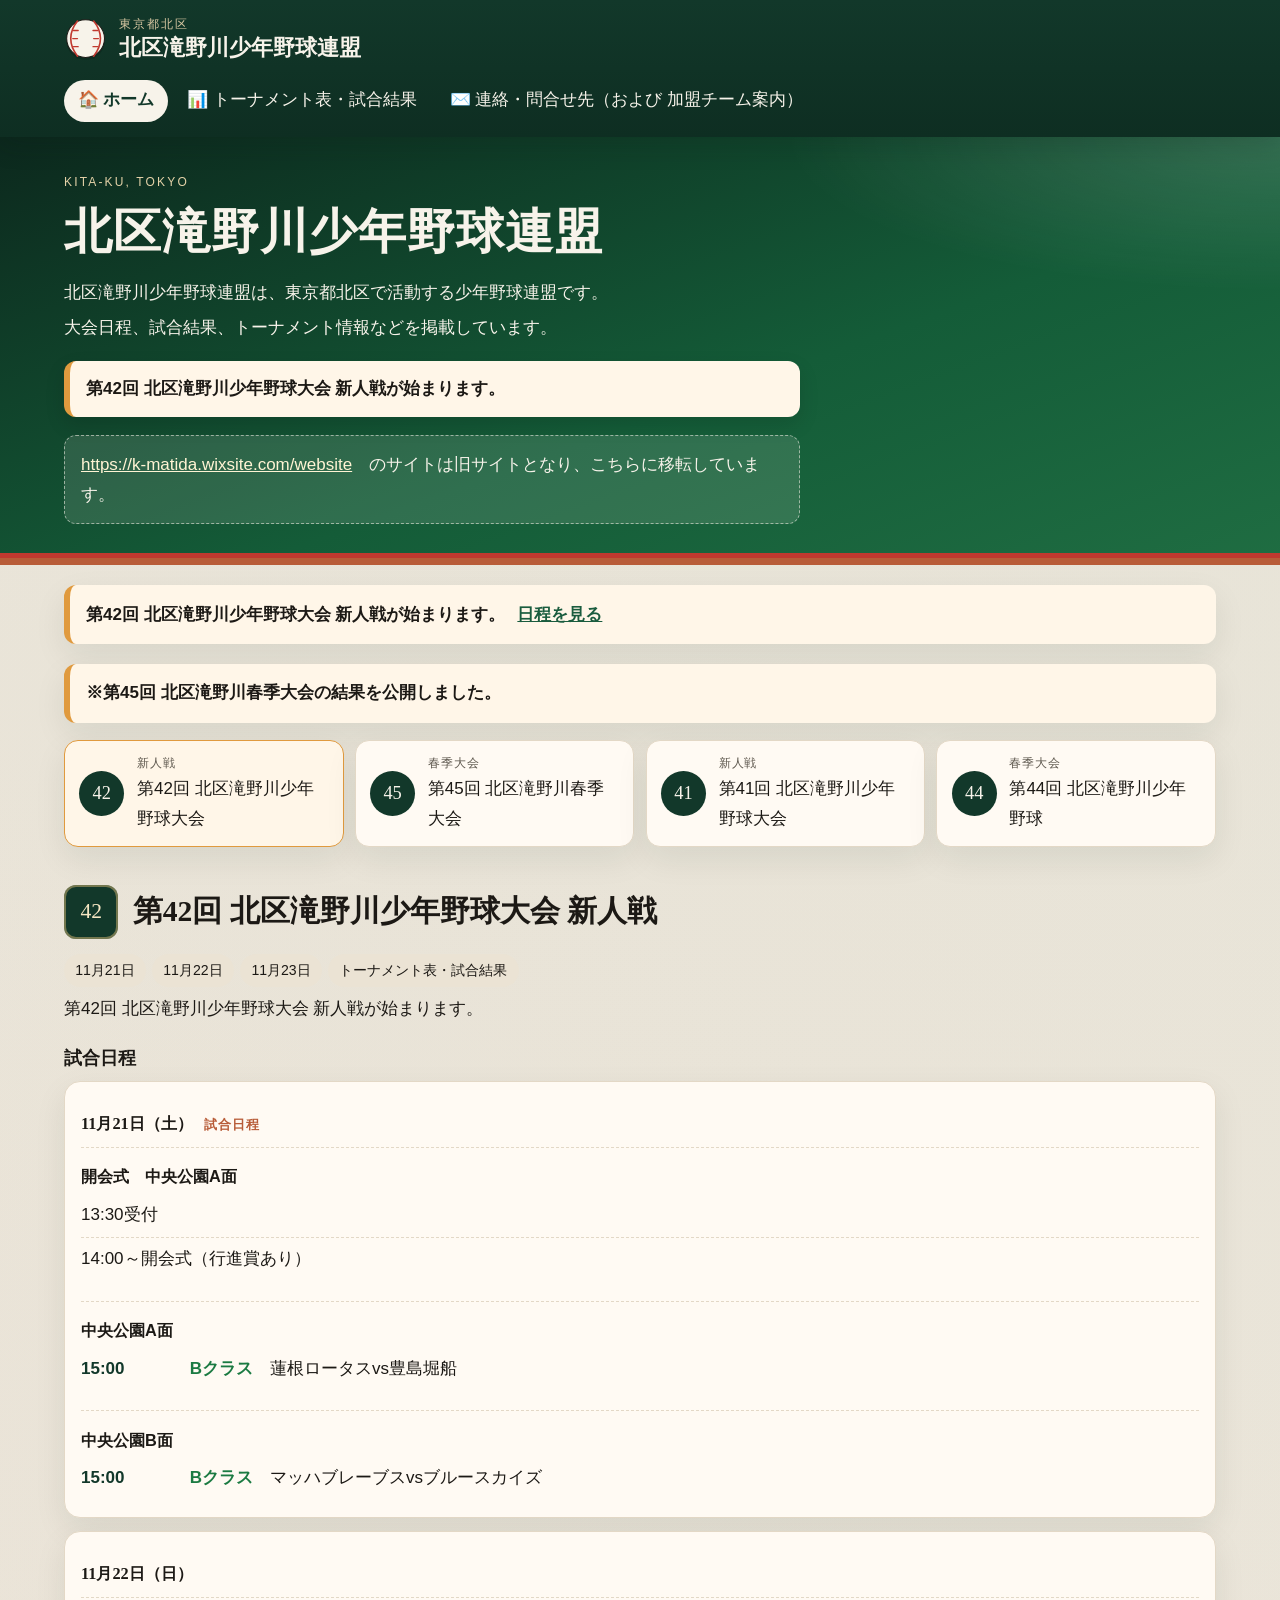
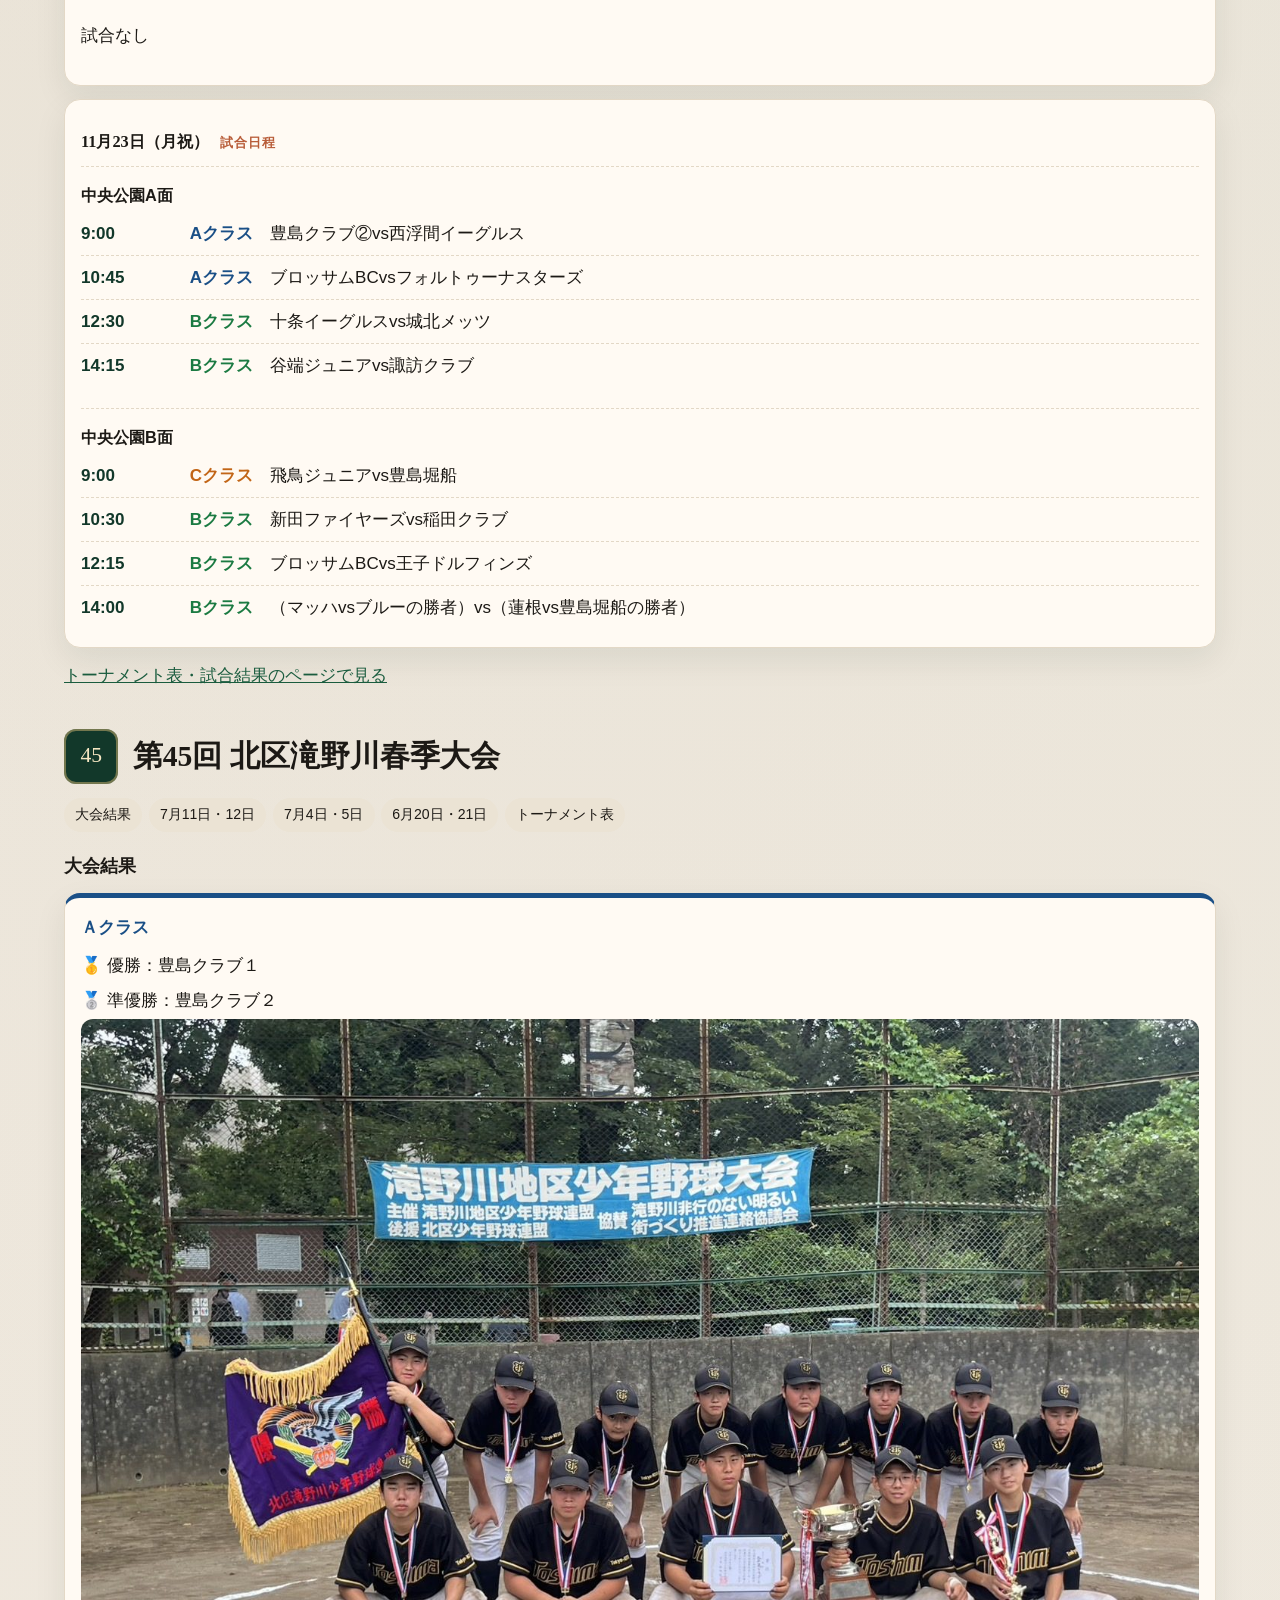
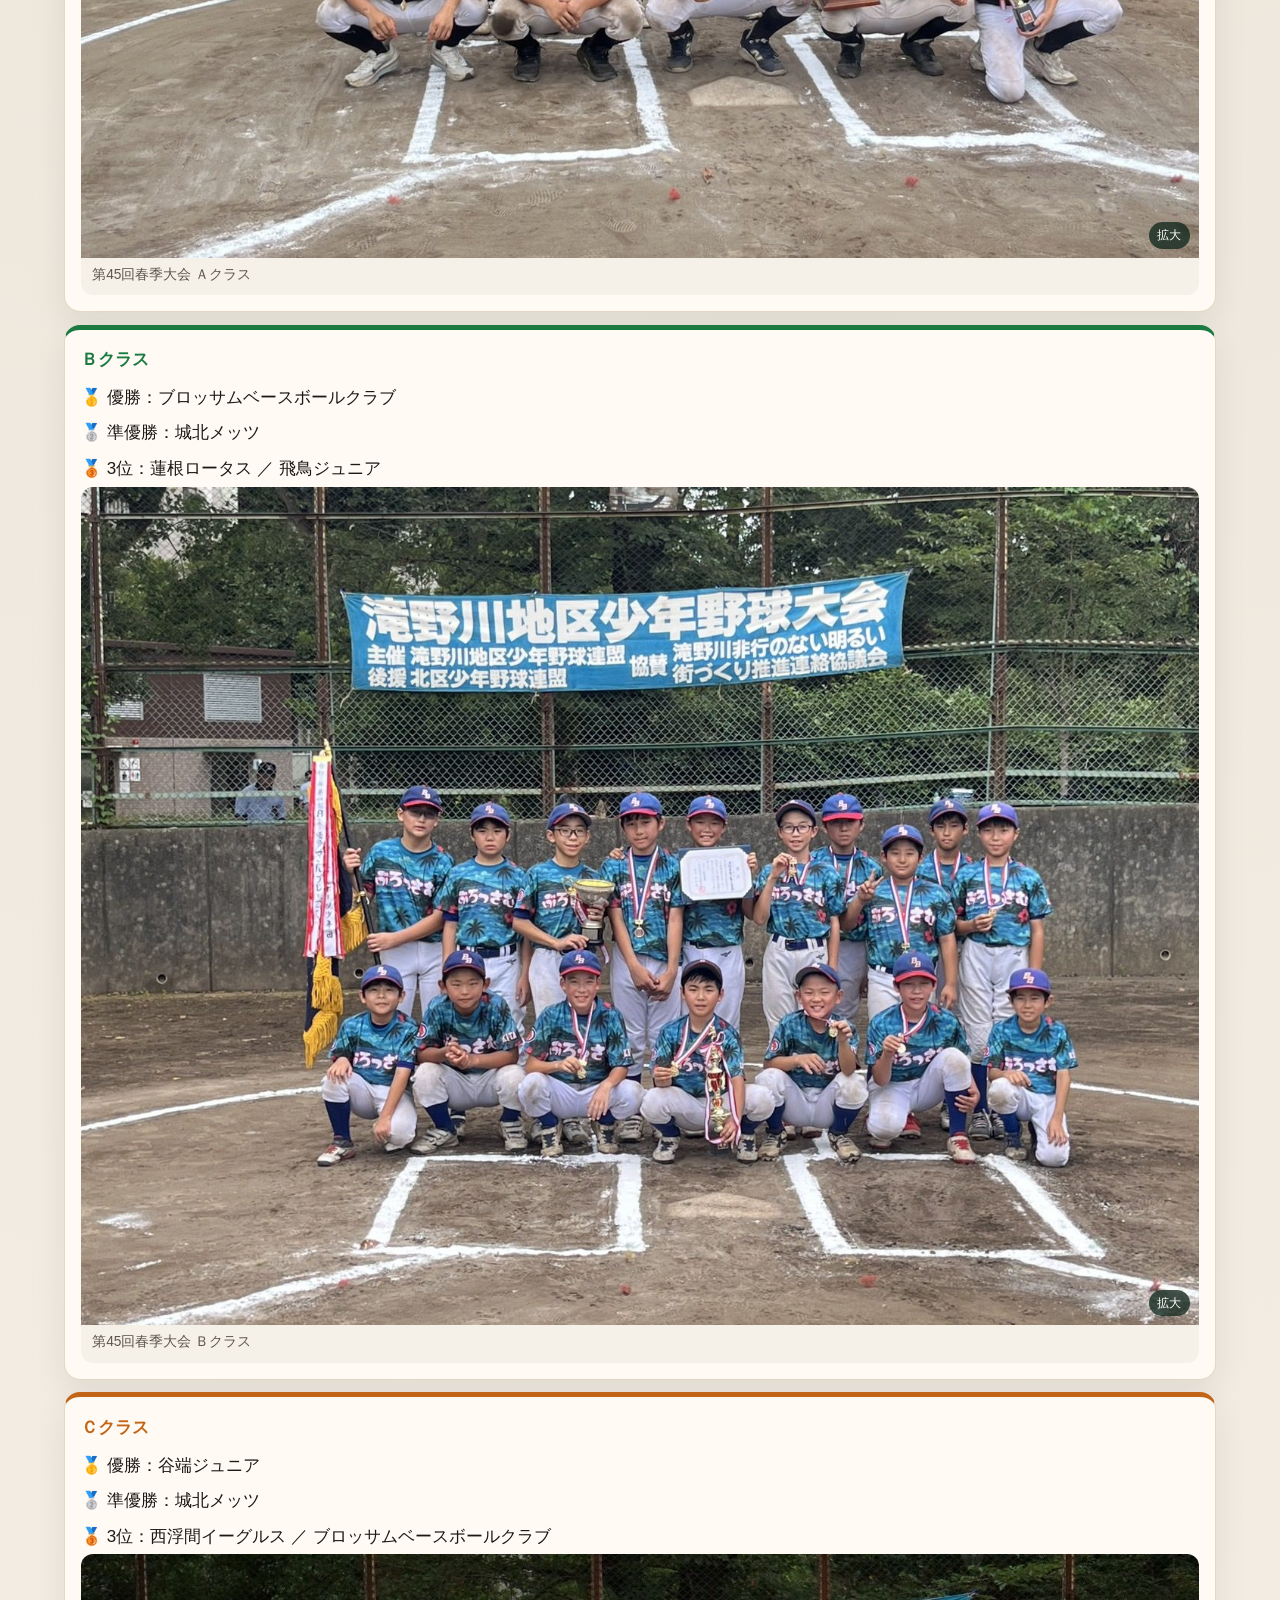
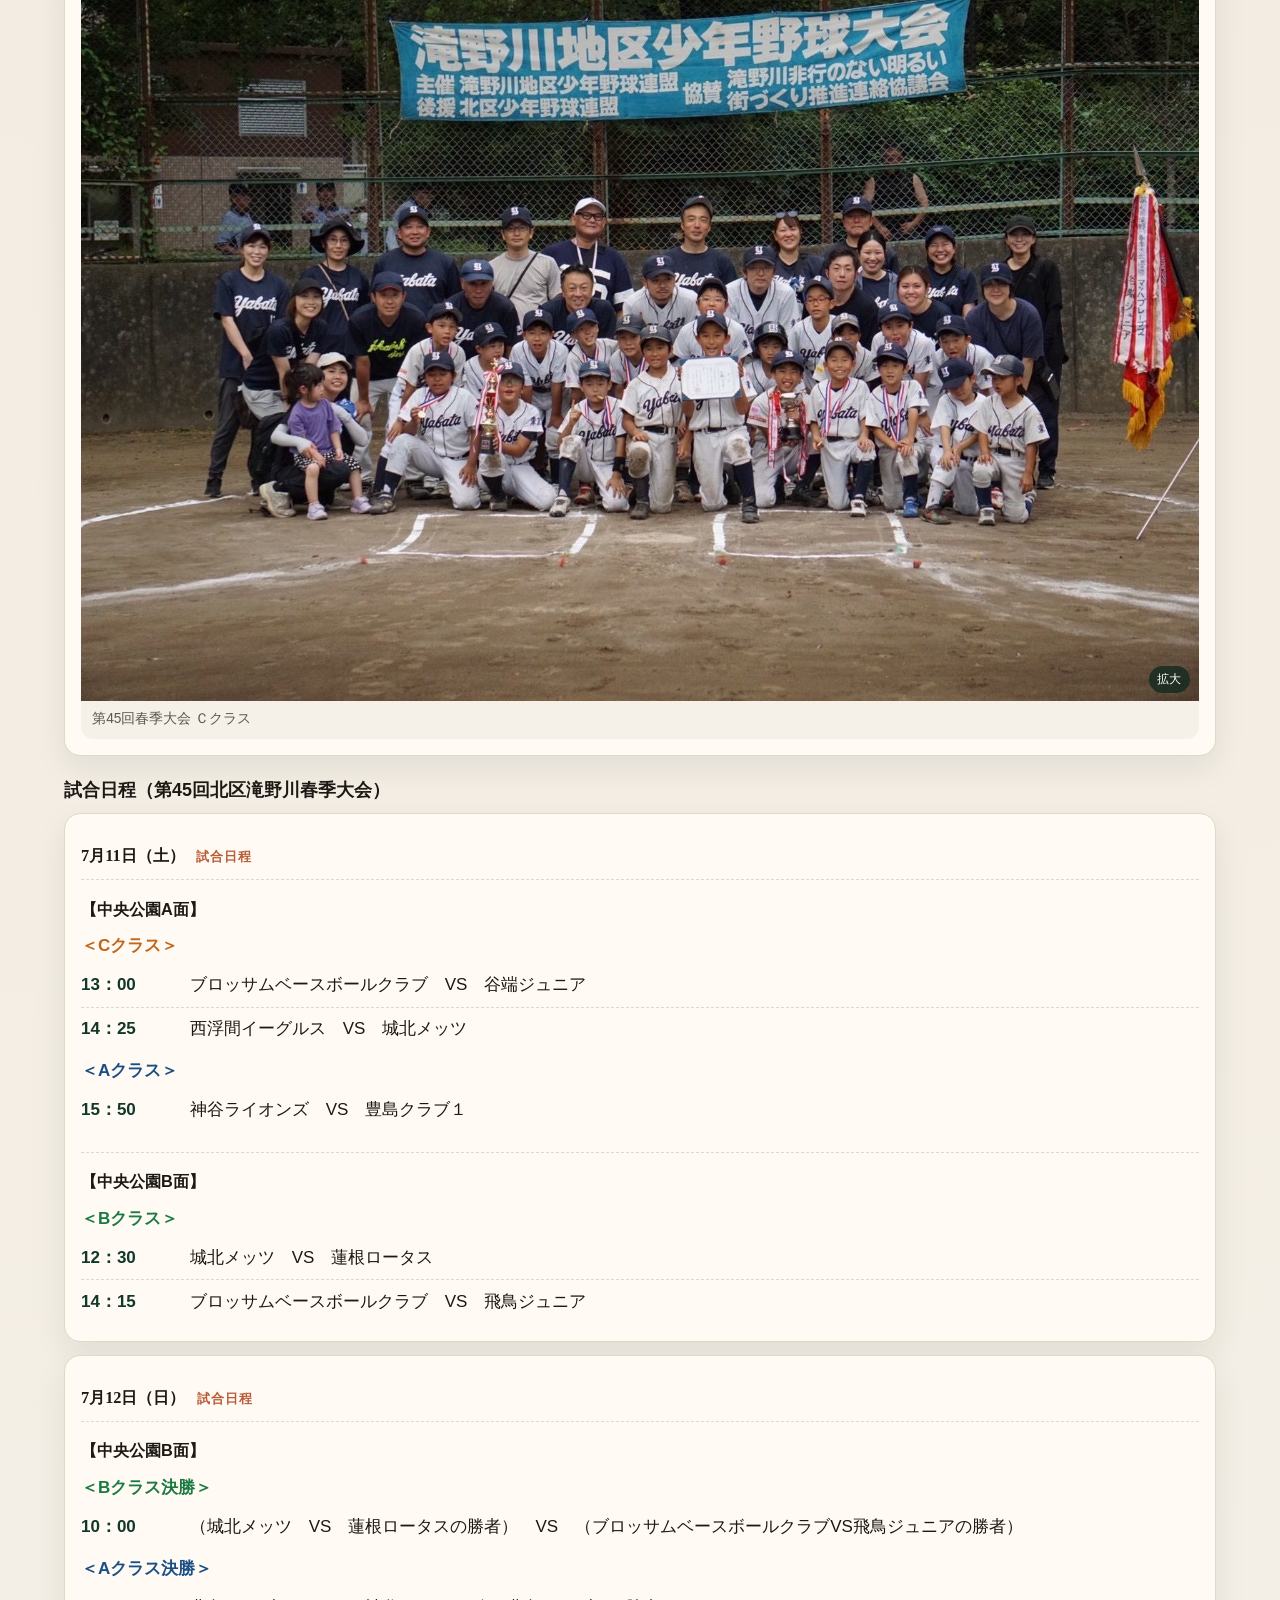
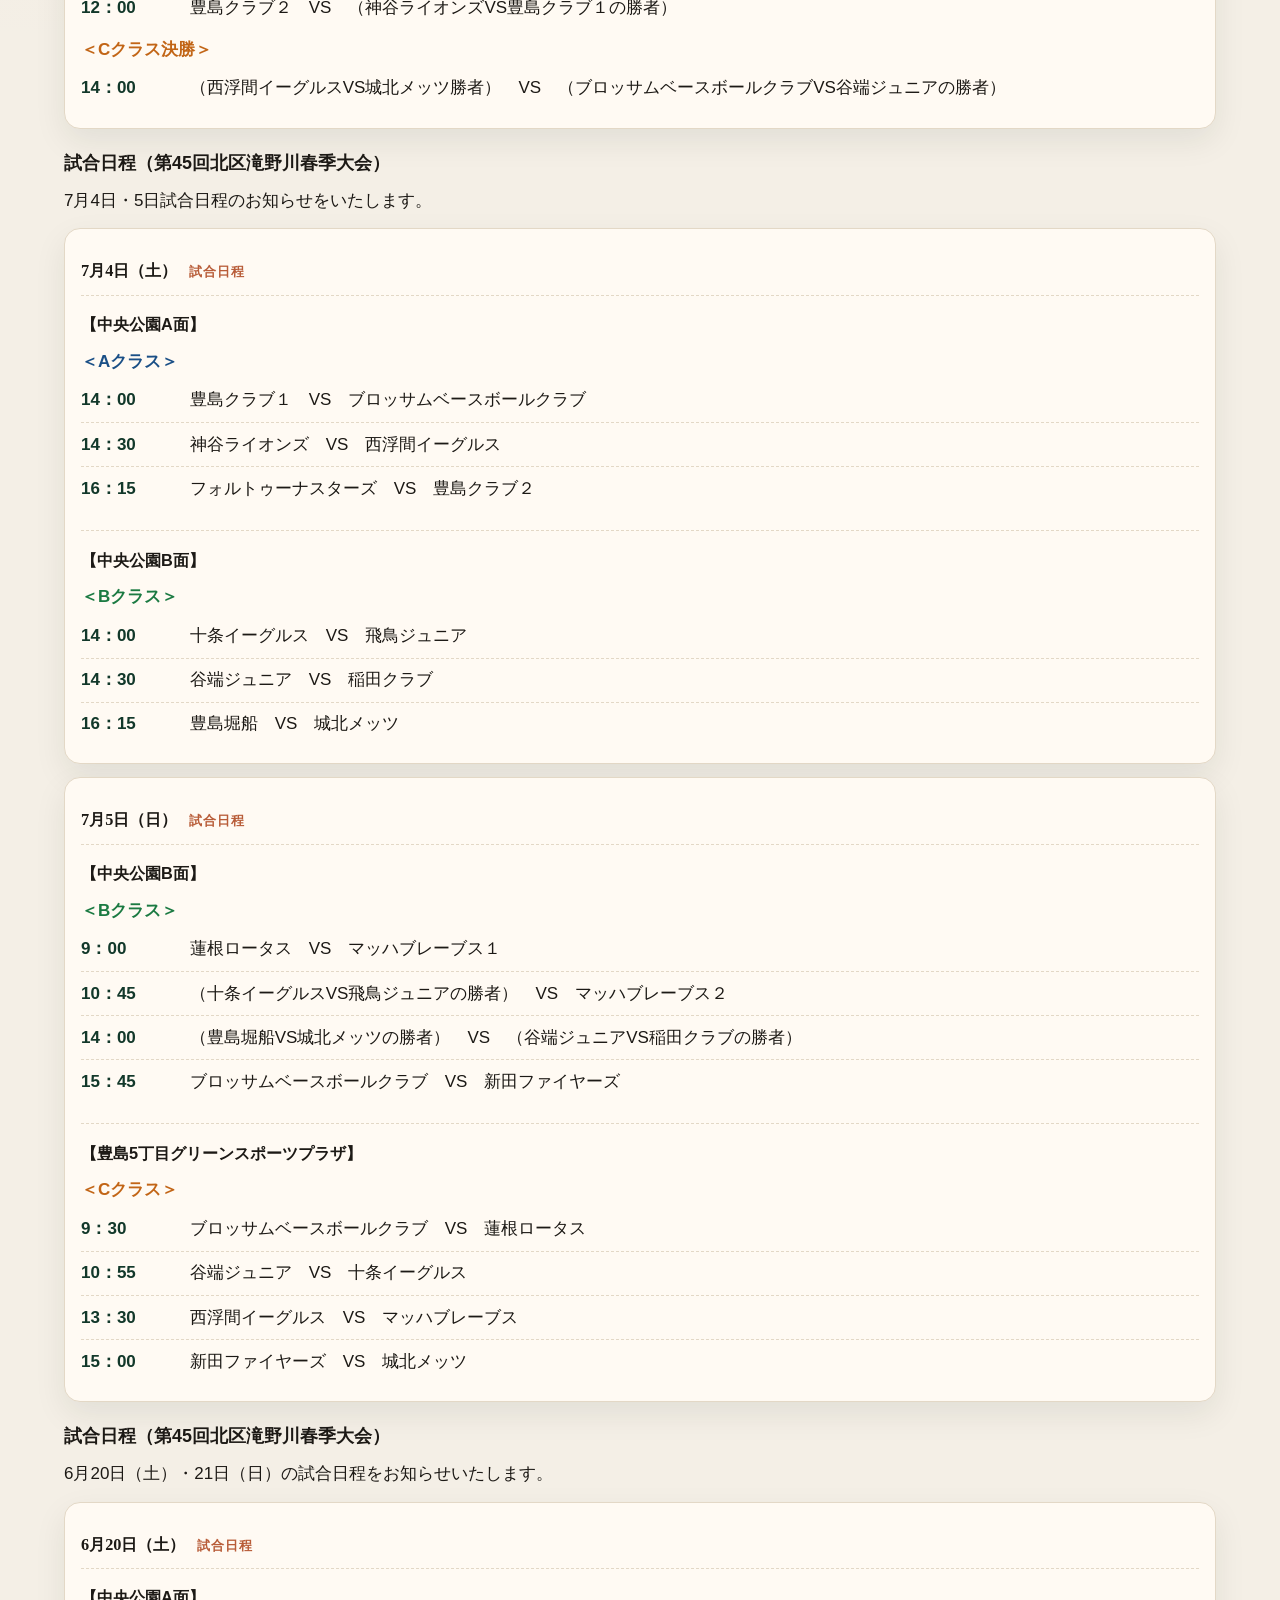
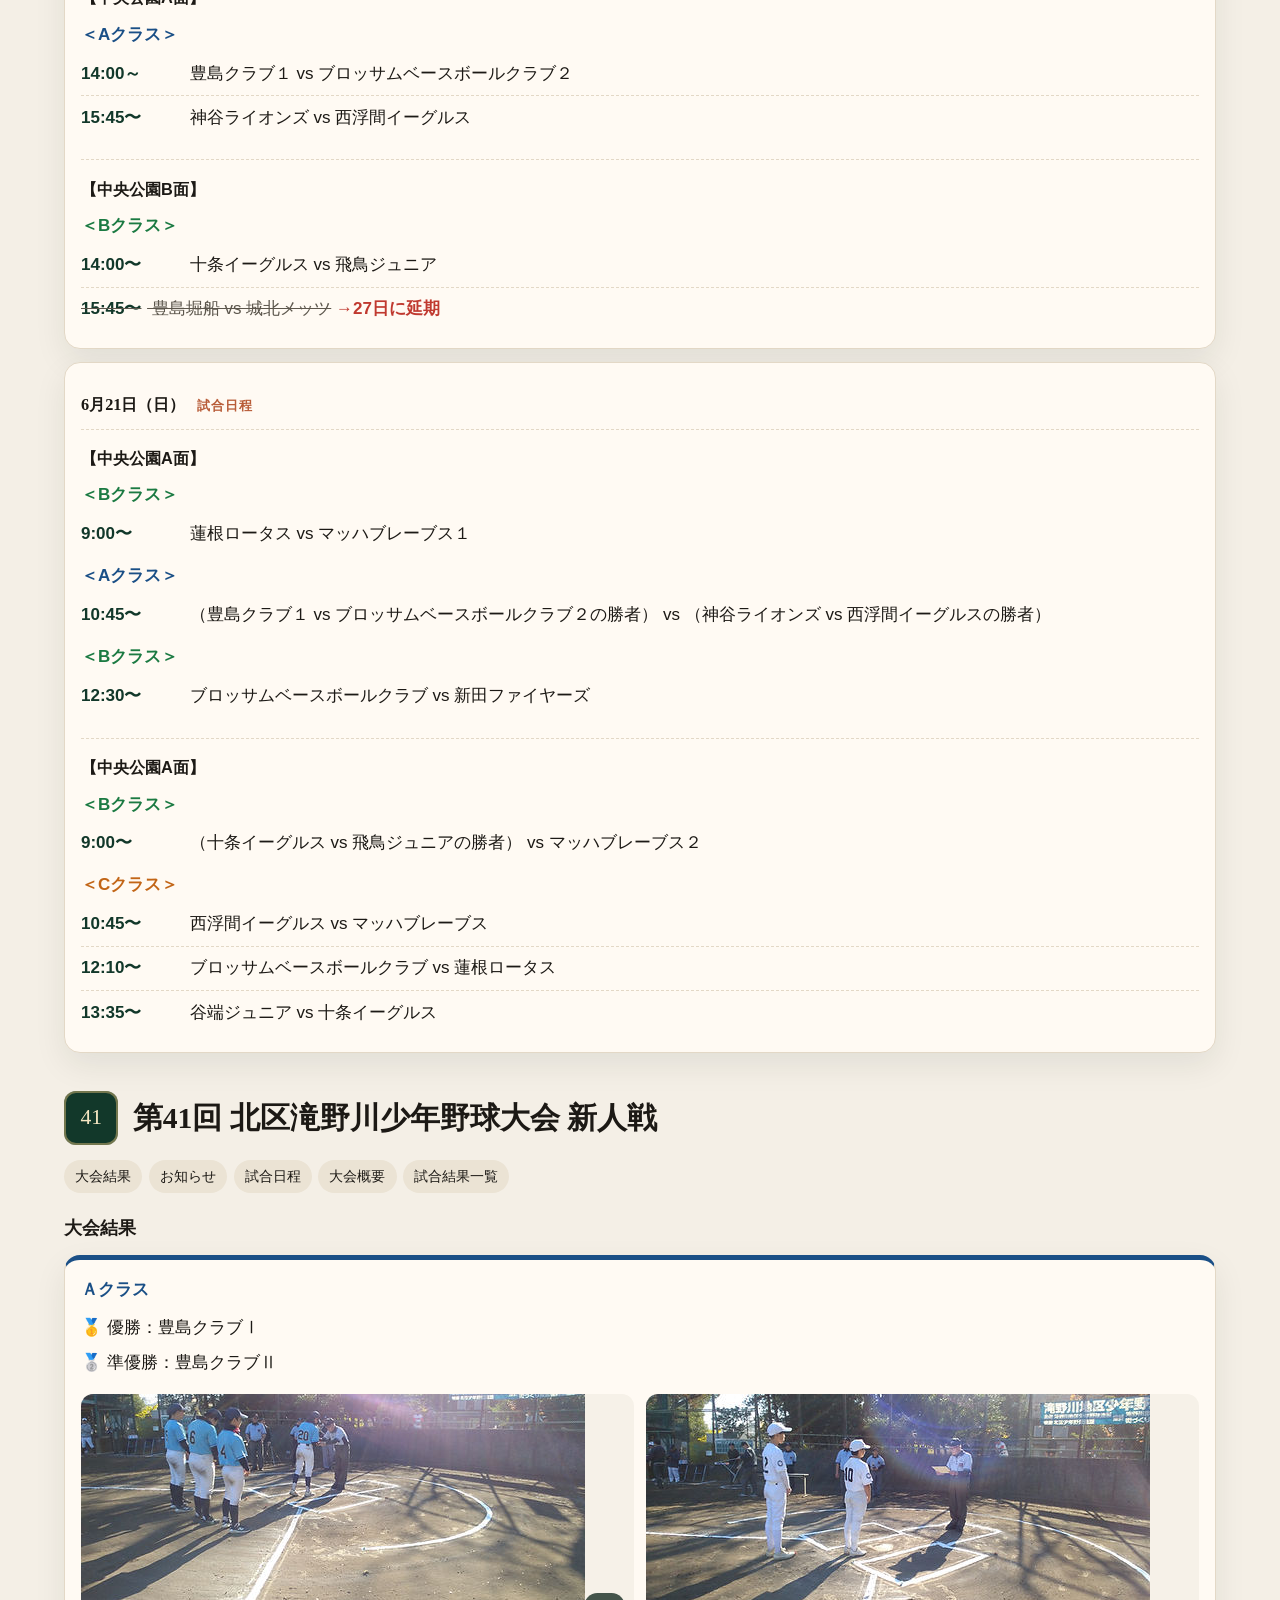
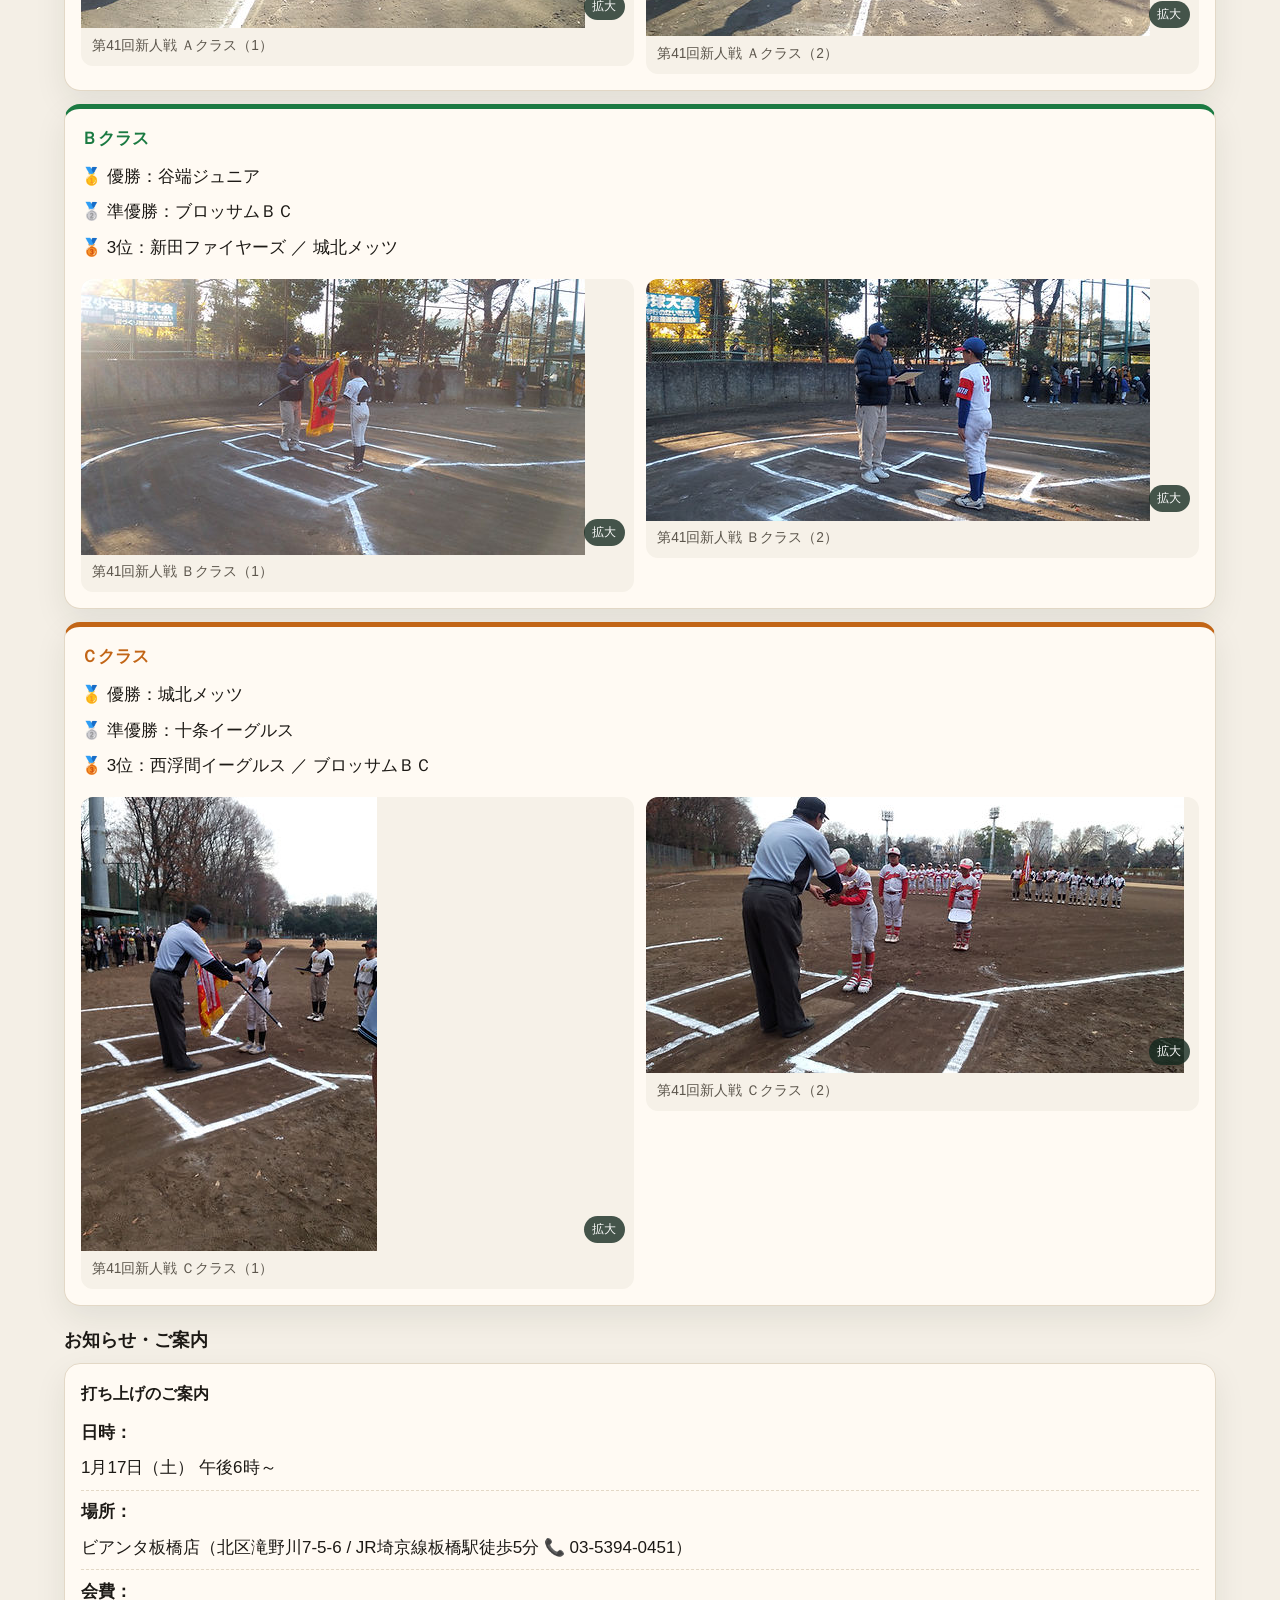
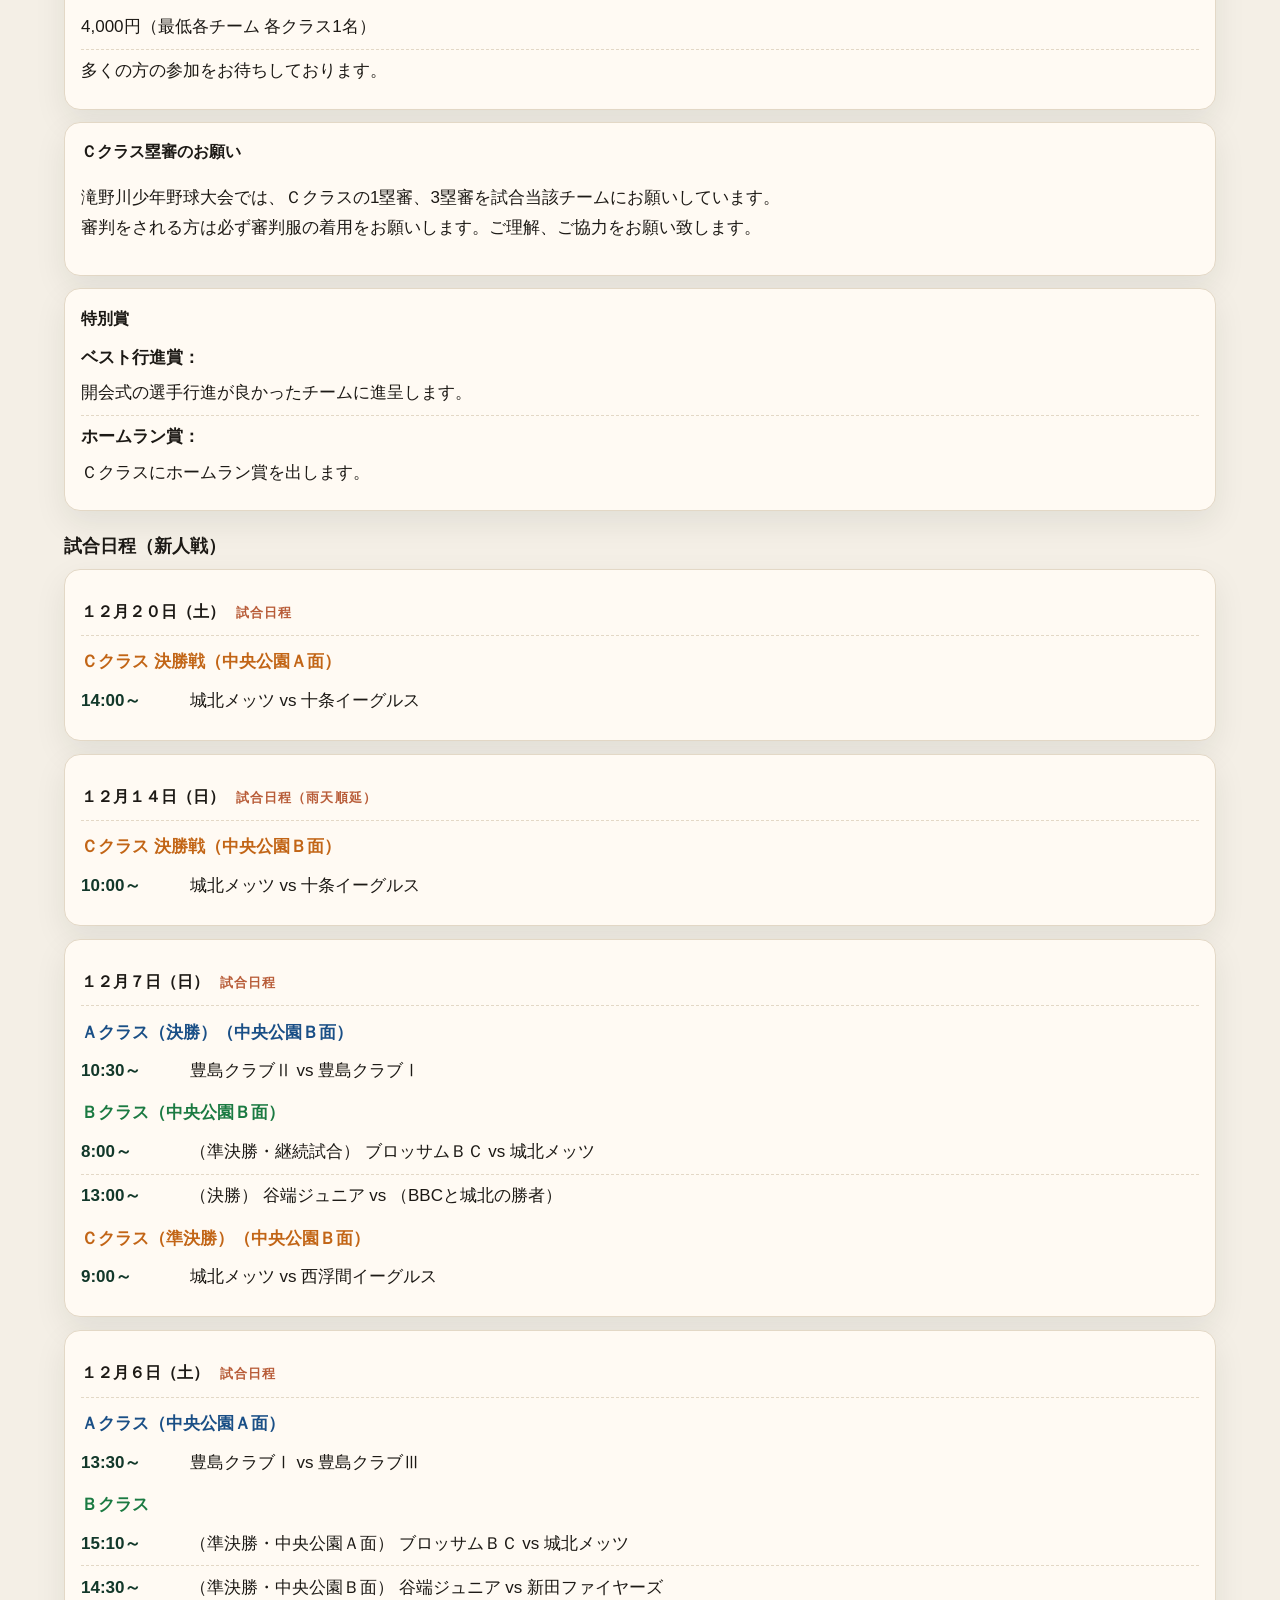
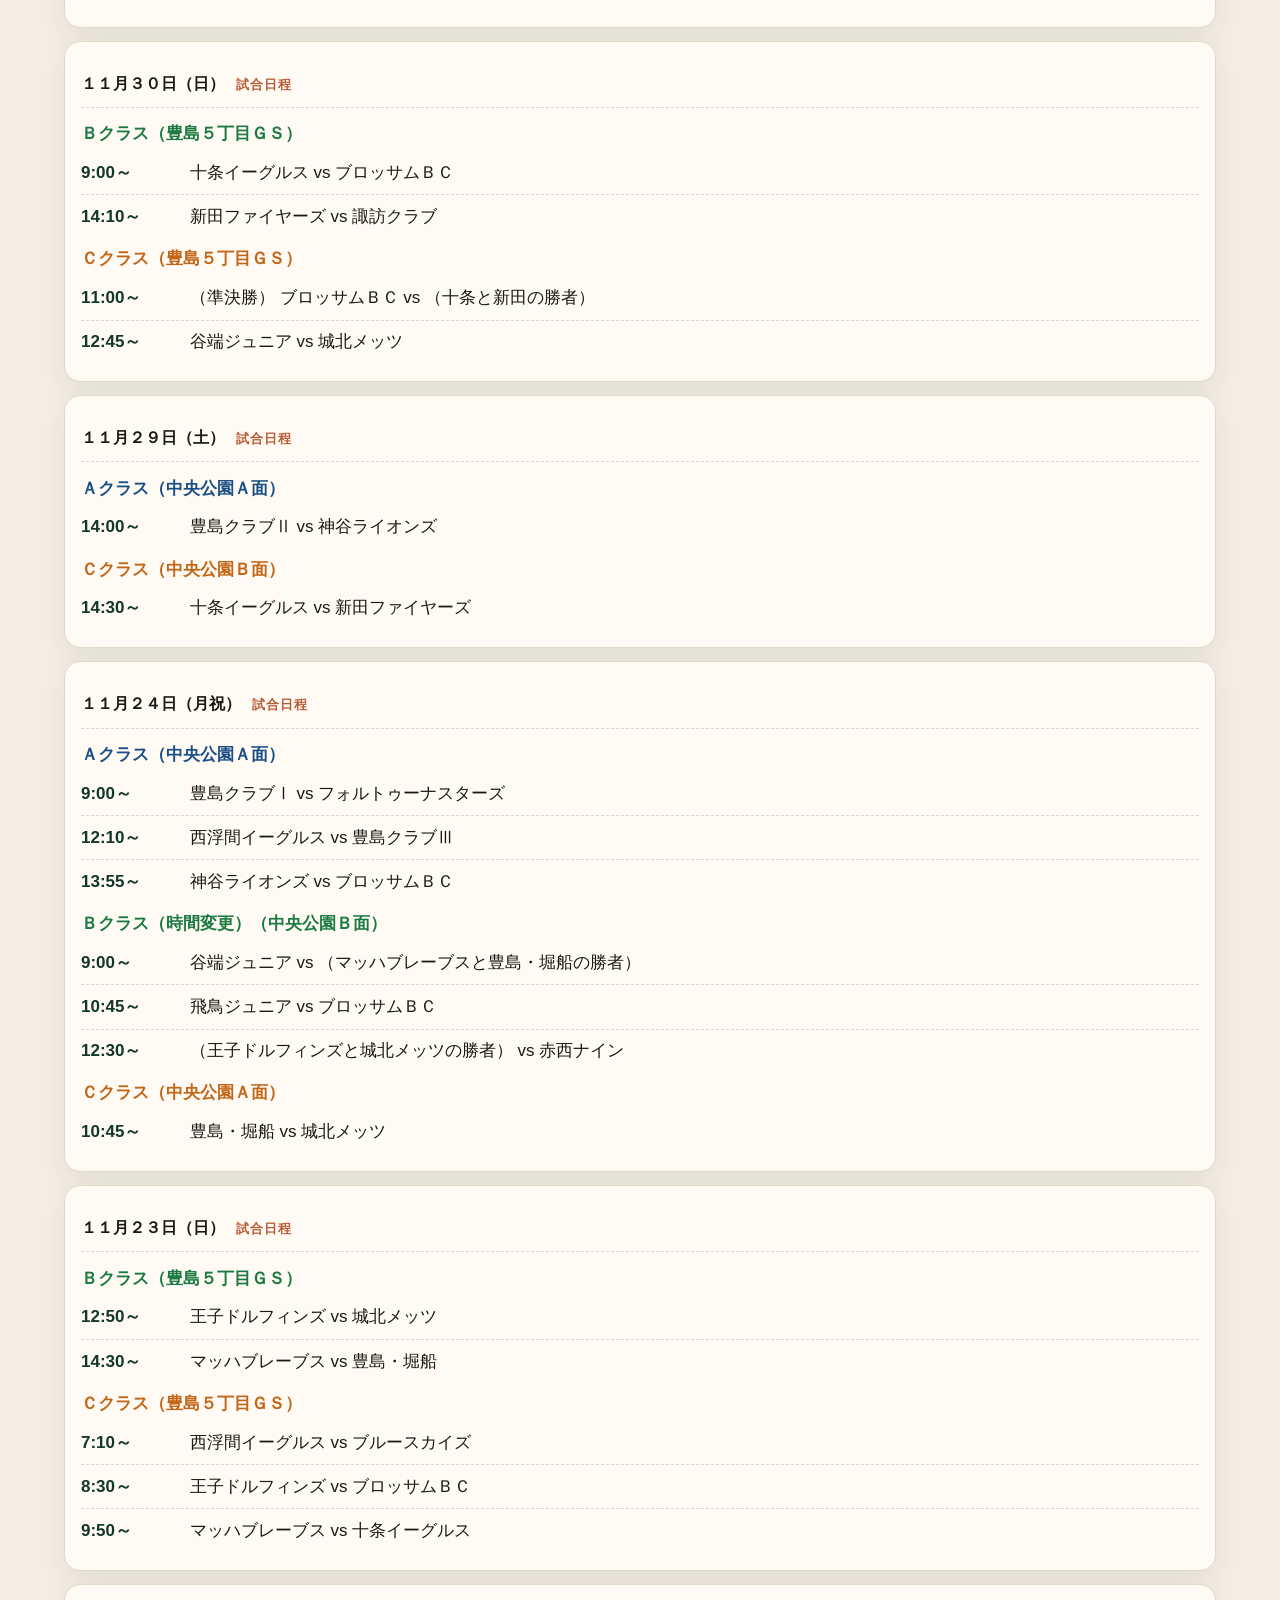
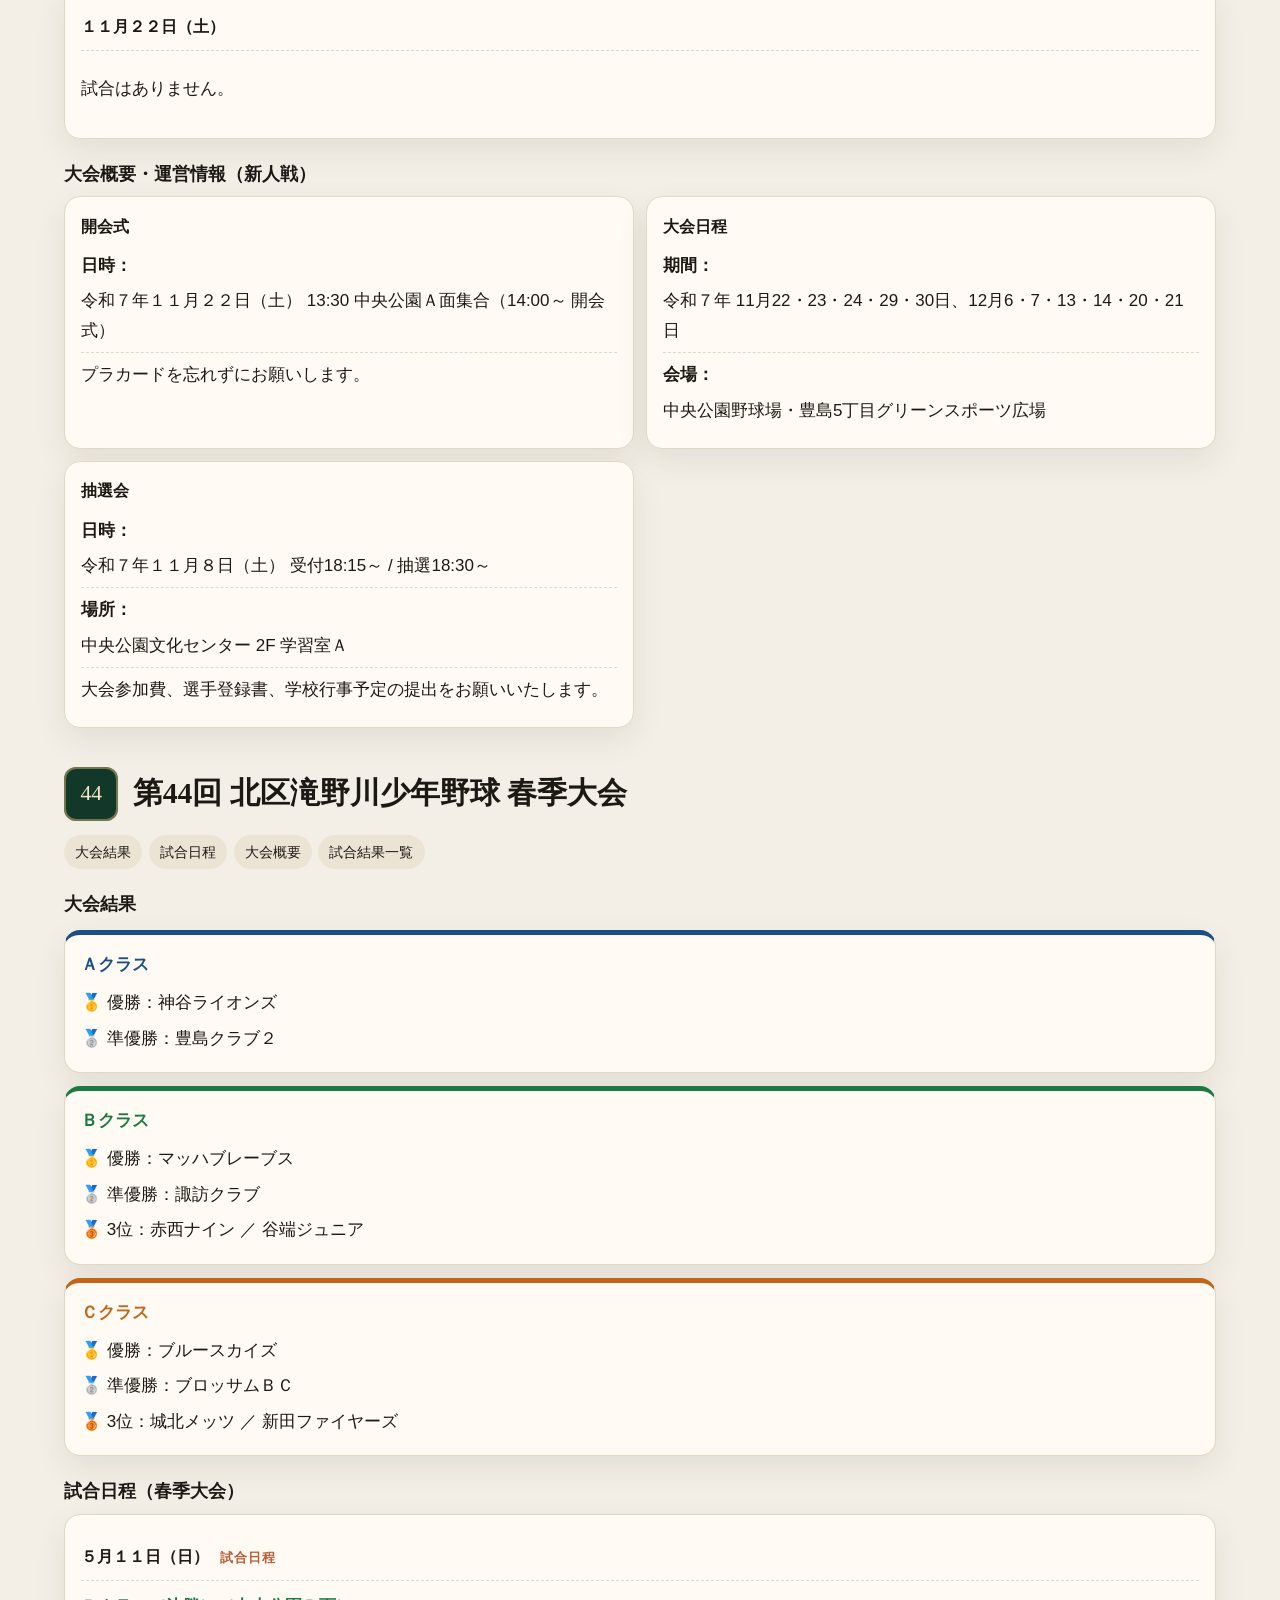
==== commit f0b221bd: "Publish the 42nd rookie tournament schedule. Show the opening announcement and the supplied match da" ====
--- a/index.html
+++ b/index.html
@@ -3,8 +3,9 @@
 <head>
   <meta charset="utf-8">
   <meta name="viewport" content="width=device-width, initial-scale=1">
+  <meta name="google-site-verification" content="nqd5q9Yi3zPu5casbULtcdUXgeb1Pyg1opUBinY9pFo" />
   <title>北区滝野川少年野球連盟｜東京都北区の少年野球</title>
-  <meta name="description" content="北区滝野川少年野球連盟の公式サイトです。東京都北区の少年野球大会の日程、試合結果、トーナメントを掲載しています。第45回春季大会、第41回新人戦、第44回春季大会。旧サイトからこちらへ移転しました。">
+  <meta name="description" content="北区滝野川少年野球連盟の公式サイトです。東京都北区の少年野球大会の日程、試合結果、トーナメントを掲載しています。第42回新人戦、第45回春季大会、第41回新人戦、第44回春季大会。旧サイトからこちらへ移転しました。">
   <meta name="robots" content="index, follow">
   <meta name="geo.region" content="JP-13">
   <meta name="geo.placename" content="東京都北区">
@@ -13,7 +14,7 @@
   <meta property="og:type" content="website">
   <meta property="og:site_name" content="北区滝野川少年野球連盟">
   <meta property="og:title" content="北区滝野川少年野球連盟｜東京都北区の少年野球">
-  <meta property="og:description" content="東京都北区で活動する少年野球連盟です。大会日程、試合結果、トーナメント情報を掲載しています。">
+  <meta property="og:description" content="東京都北区で活動する少年野球連盟です。第42回新人戦の試合日程、大会結果、トーナメント情報を掲載しています。">
   <meta property="og:url" content="https://yoji-t.github.io/takinogawa-baseball/">
   <meta property="og:image" content="https://yoji-t.github.io/takinogawa-baseball/images/home-45th-spring-a-class.jpeg">
   <meta property="og:image:alt" content="第45回春季大会Ａクラス優勝 豊島クラブの記念写真">
@@ -95,7 +96,7 @@
         "inLanguage": "ja",
         "isPartOf": { "@id": "https://yoji-t.github.io/takinogawa-baseball/#website" },
         "about": { "@id": "https://yoji-t.github.io/takinogawa-baseball/#org" },
-        "dateModified": "2026-11-13",
+        "dateModified": "2026-11-18",
         "primaryImageOfPage": "https://yoji-t.github.io/takinogawa-baseball/images/home-45th-spring-a-class.jpeg"
       }
     ]
@@ -137,19 +138,92 @@
       <h1>北区滝野川少年野球連盟</h1>
       <p class="lede">北区滝野川少年野球連盟は、東京都北区で活動する少年野球連盟です。</p>
       <p class="lede">大会日程、試合結果、トーナメント情報などを掲載しています。</p>
+      <p class="hero-announce"><a href="#dai42">第42回 北区滝野川少年野球大会 新人戦が始まります。</a></p>
       <p class="move-note"><a href="https://k-matida.wixsite.com/website" rel="noopener noreferrer">https://k-matida.wixsite.com/website</a>　のサイトは旧サイトとなり、こちらに移転しています。</p>
     </div>
   </header>
 
   <main id="main">
     <div class="wrap">
+      <p class="callout"><strong>第42回 北区滝野川少年野球大会 新人戦が始まります。</strong><a class="callout-link" href="#dai42">日程を見る</a></p>
       <p class="callout"><strong>※第45回 北区滝野川春季大会の結果を公開しました。</strong></p>
 
       <nav class="jump" aria-label="このページの大会">
+        <a class="is-featured" href="#dai42"><span class="jump-no">42</span><span><small>新人戦</small>第42回 北区滝野川少年野球大会</span></a>
         <a href="#dai45"><span class="jump-no">45</span><span><small>春季大会</small>第45回 北区滝野川春季大会</span></a>
         <a href="#dai41"><span class="jump-no">41</span><span><small>新人戦</small>第41回 北区滝野川少年野球大会</span></a>
         <a href="#dai44"><span class="jump-no">44</span><span><small>春季大会</small>第44回 北区滝野川少年野球</span></a>
       </nav>
+
+      <section class="tournament" id="dai42">
+        <div class="tournament-head">
+          <span class="round" aria-hidden="true">42</span>
+          <h2>第42回 北区滝野川少年野球大会 新人戦</h2>
+        </div>
+        <nav class="subnav" aria-label="第42回新人戦の項目">
+          <a href="#dai42-nov21">11月21日</a>
+          <a href="#dai42-nov22">11月22日</a>
+          <a href="#dai42-nov23">11月23日</a>
+          <a href="tournament/#dai42">トーナメント表・試合結果</a>
+        </nav>
+        <p class="note">第42回 北区滝野川少年野球大会 新人戦が始まります。</p>
+
+        <h3 id="dai42-sched">試合日程</h3>
+        <div class="schedule">
+          <article class="day" id="dai42-nov21">
+            <h4 class="day-title">11月21日（土） <span class="dow">試合日程</span></h4>
+            <div class="field">
+              <h5>開会式　中央公園A面</h5>
+              <ul class="plain-list">
+                <li>13:30受付</li>
+                <li>14:00～開会式（行進賞あり）</li>
+              </ul>
+            </div>
+            <div class="field">
+              <h5>中央公園A面</h5>
+              <ul class="games">
+                <li><span class="time">15:00</span><span><strong class="tag-b">Bクラス</strong>　<span class="match"><span class="side">蓮根ロータス</span>vs<span class="side">豊島堀船</span></span></span></li>
+              </ul>
+            </div>
+            <div class="field">
+              <h5>中央公園B面</h5>
+              <ul class="games">
+                <li><span class="time">15:00</span><span><strong class="tag-b">Bクラス</strong>　<span class="match"><span class="side">マッハブレーブス</span>vs<span class="side">ブルースカイズ</span></span></span></li>
+              </ul>
+            </div>
+          </article>
+
+          <article class="day" id="dai42-nov22">
+            <h4 class="day-title">11月22日（日）</h4>
+            <div class="field">
+              <p>試合なし</p>
+            </div>
+          </article>
+
+          <article class="day" id="dai42-nov23">
+            <h4 class="day-title">11月23日（月祝） <span class="dow">試合日程</span></h4>
+            <div class="field">
+              <h5>中央公園A面</h5>
+              <ul class="games">
+                <li><span class="time">9:00</span><span><strong class="tag-a">Aクラス</strong>　<span class="match"><span class="side">豊島クラブ②</span>vs<span class="side">西浮間イーグルス</span></span></span></li>
+                <li><span class="time">10:45</span><span><strong class="tag-a">Aクラス</strong>　<span class="match"><span class="side">ブロッサムBC</span>vs<span class="side">フォルトゥーナスターズ</span></span></span></li>
+                <li><span class="time">12:30</span><span><strong class="tag-b">Bクラス</strong>　<span class="match"><span class="side">十条イーグルス</span>vs<span class="side">城北メッツ</span></span></span></li>
+                <li><span class="time">14:15</span><span><strong class="tag-b">Bクラス</strong>　<span class="match"><span class="side">谷端ジュニア</span>vs<span class="side">諏訪クラブ</span></span></span></li>
+              </ul>
+            </div>
+            <div class="field">
+              <h5>中央公園B面</h5>
+              <ul class="games">
+                <li><span class="time">9:00</span><span><strong class="tag-c">Cクラス</strong>　<span class="match"><span class="side">飛鳥ジュニア</span>vs<span class="side">豊島堀船</span></span></span></li>
+                <li><span class="time">10:30</span><span><strong class="tag-b">Bクラス</strong>　<span class="match"><span class="side">新田ファイヤーズ</span>vs<span class="side">稲田クラブ</span></span></span></li>
+                <li><span class="time">12:15</span><span><strong class="tag-b">Bクラス</strong>　<span class="match"><span class="side">ブロッサムBC</span>vs<span class="side">王子ドルフィンズ</span></span></span></li>
+                <li><span class="time">14:00</span><span><strong class="tag-b">Bクラス</strong>　<span class="match"><span class="side">（マッハvsブルーの勝者）</span>vs<span class="side">（蓮根vs豊島堀船の勝者）</span></span></span></li>
+              </ul>
+            </div>
+          </article>
+        </div>
+        <p class="more-link"><a href="tournament/#dai42">トーナメント表・試合結果のページで見る</a></p>
+      </section>
 
       <section class="tournament" id="dai45">
         <div class="tournament-head">
@@ -831,7 +905,7 @@
         <li><a href="tournament/">トーナメント表・試合結果</a></li>
         <li><a href="contact/">連絡・問合せ先</a></li>
       </ul>
-      <p class="footer-meta">更新日: 2026年11月13日</p>
+      <p class="footer-meta">更新日: 2026年11月18日</p>
     </div>
   </footer>
 
--- a/css/style.css
+++ b/css/style.css
@@ -240,6 +240,26 @@
   overflow-wrap: anywhere;
 }
 
+.hero-announce {
+  margin: 1.15rem 0 0;
+  max-width: 46rem;
+}
+
+.hero-announce a {
+  display: block;
+  padding: 0.9rem 1rem;
+  background: #fff6e8;
+  color: var(--ink);
+  text-decoration: none;
+  font-weight: 700;
+  line-height: 1.6;
+  border-radius: 12px;
+  border-left: 6px solid #e09a3e;
+  box-shadow: 0 8px 20px rgba(0, 0, 0, 0.12);
+}
+
+.hero-announce a:hover { color: var(--ink); background: #fff; }
+
 .page-hero {
   background:
     linear-gradient(160deg, #0c281d 0%, #145c38 70%);
@@ -282,6 +302,12 @@
 .callout-red {
   background: #fff1ef;
   border-left-color: var(--stitch);
+}
+
+.callout-link {
+  display: inline-block;
+  margin-left: 0.75rem;
+  font-weight: 700;
 }
 
 .jump {
@@ -304,6 +330,11 @@
 }
 
 .jump a:hover { border-color: var(--grass); color: inherit; }
+
+.jump a.is-featured {
+  border-color: #e09a3e;
+  background: #fff6e8;
+}
 
 .jump-no {
   flex: none;
@@ -395,6 +426,10 @@
 
 .subnav a:hover { background: #dfd3bc; color: var(--ink); }
 
+.subnav.page-jump { margin: 0.9rem 0 0; }
+
+.tournament + .page-section { margin-top: 2.4rem; }
+
 .more-link { margin: 0.8rem 0 0; }
 
 .class-result {
@@ -556,6 +591,8 @@
   color: var(--outfield);
   font-variant-numeric: tabular-nums;
 }
+
+.side { white-space: nowrap; }
 
 .is-postponed s { color: var(--muted); }
 
@@ -761,13 +798,22 @@
 @media (max-width: 560px) {
   .games li { display: block; }
   .games li .time { margin-right: 0.4rem; }
+  .games li .match { display: block; }
+  .callout-link {
+    display: block;
+    margin: 0.35rem 0 0;
+  }
 }
 
 @media (min-width: 700px) {
-  .jump { grid-template-columns: repeat(3, 1fr); }
+  .jump { grid-template-columns: repeat(2, 1fr); }
   .photos.pair { grid-template-columns: 1fr 1fr; align-items: start; }
   .info-grid.two { grid-template-columns: 1fr 1fr; }
   .contacts { grid-template-columns: 1fr 1fr; }
+}
+
+@media (min-width: 1100px) {
+  .jump { grid-template-columns: repeat(4, 1fr); }
 }
 
 @media (min-width: 900px) {
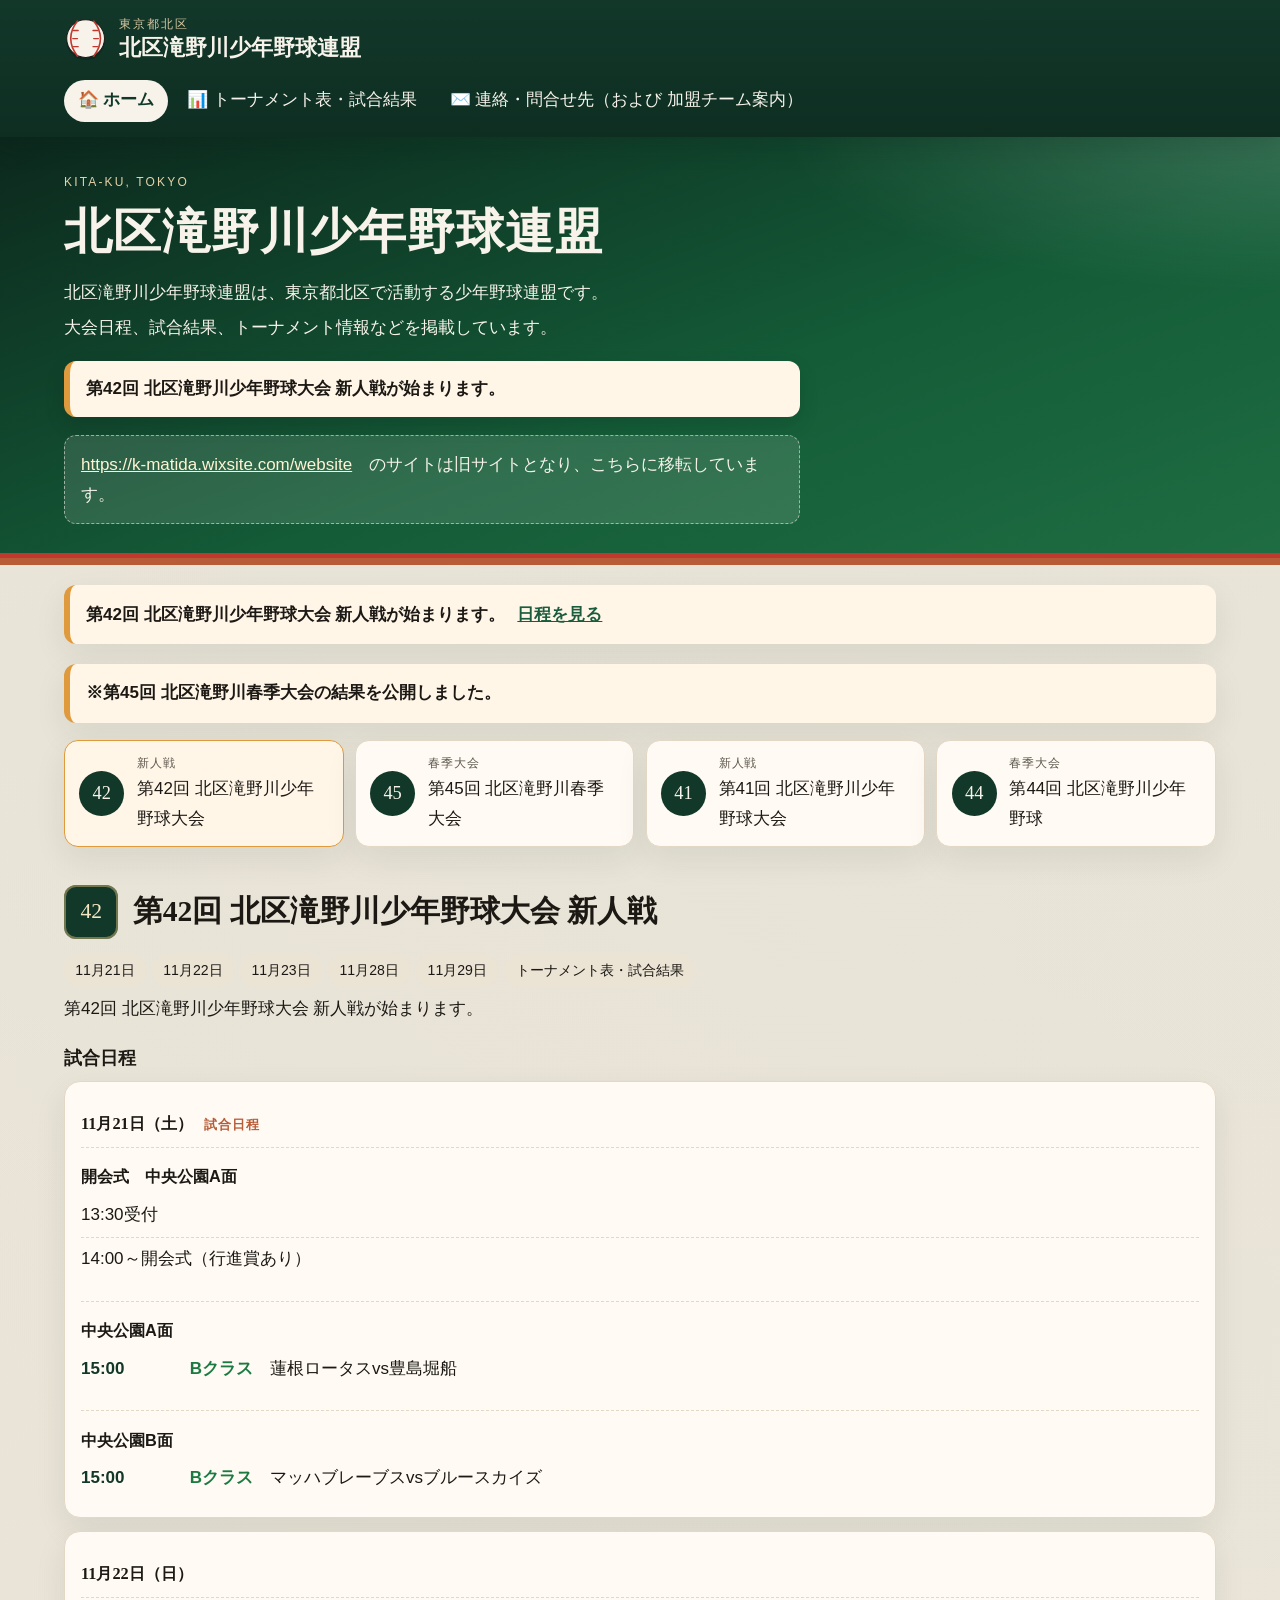
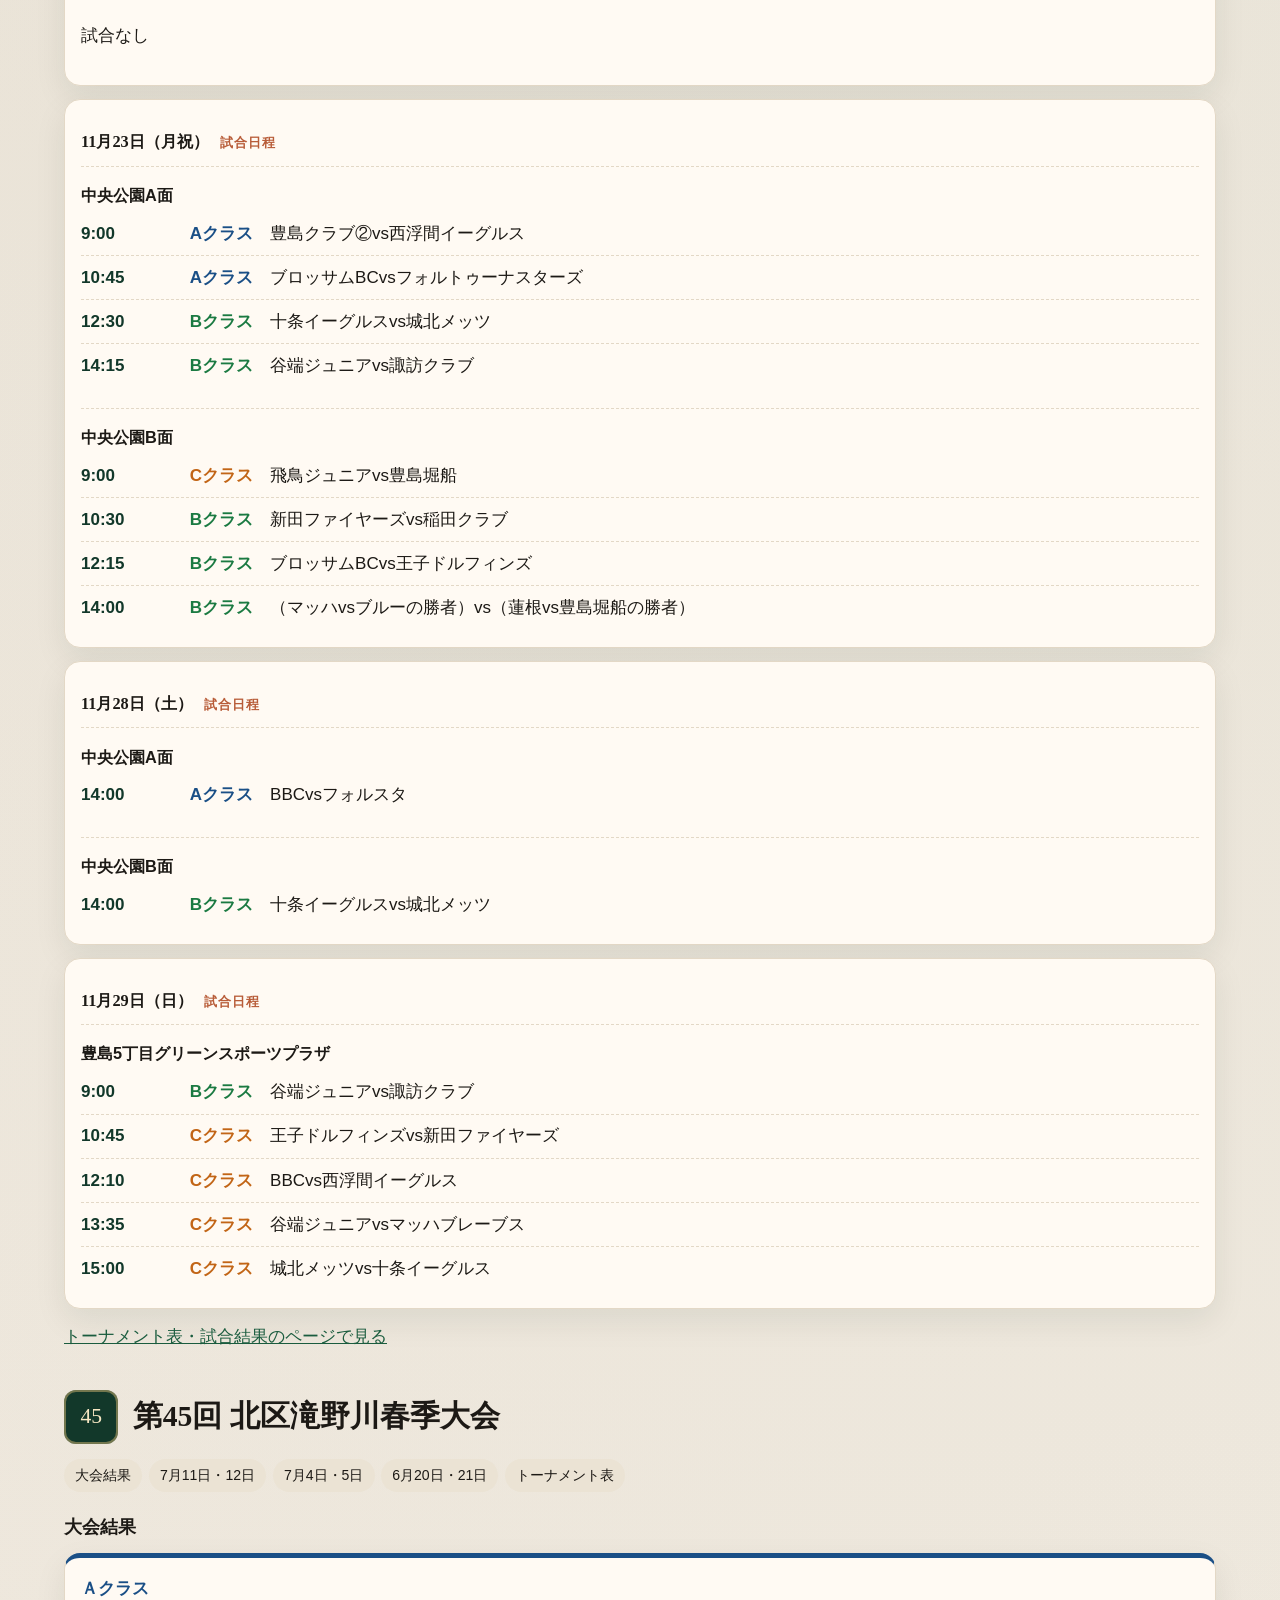
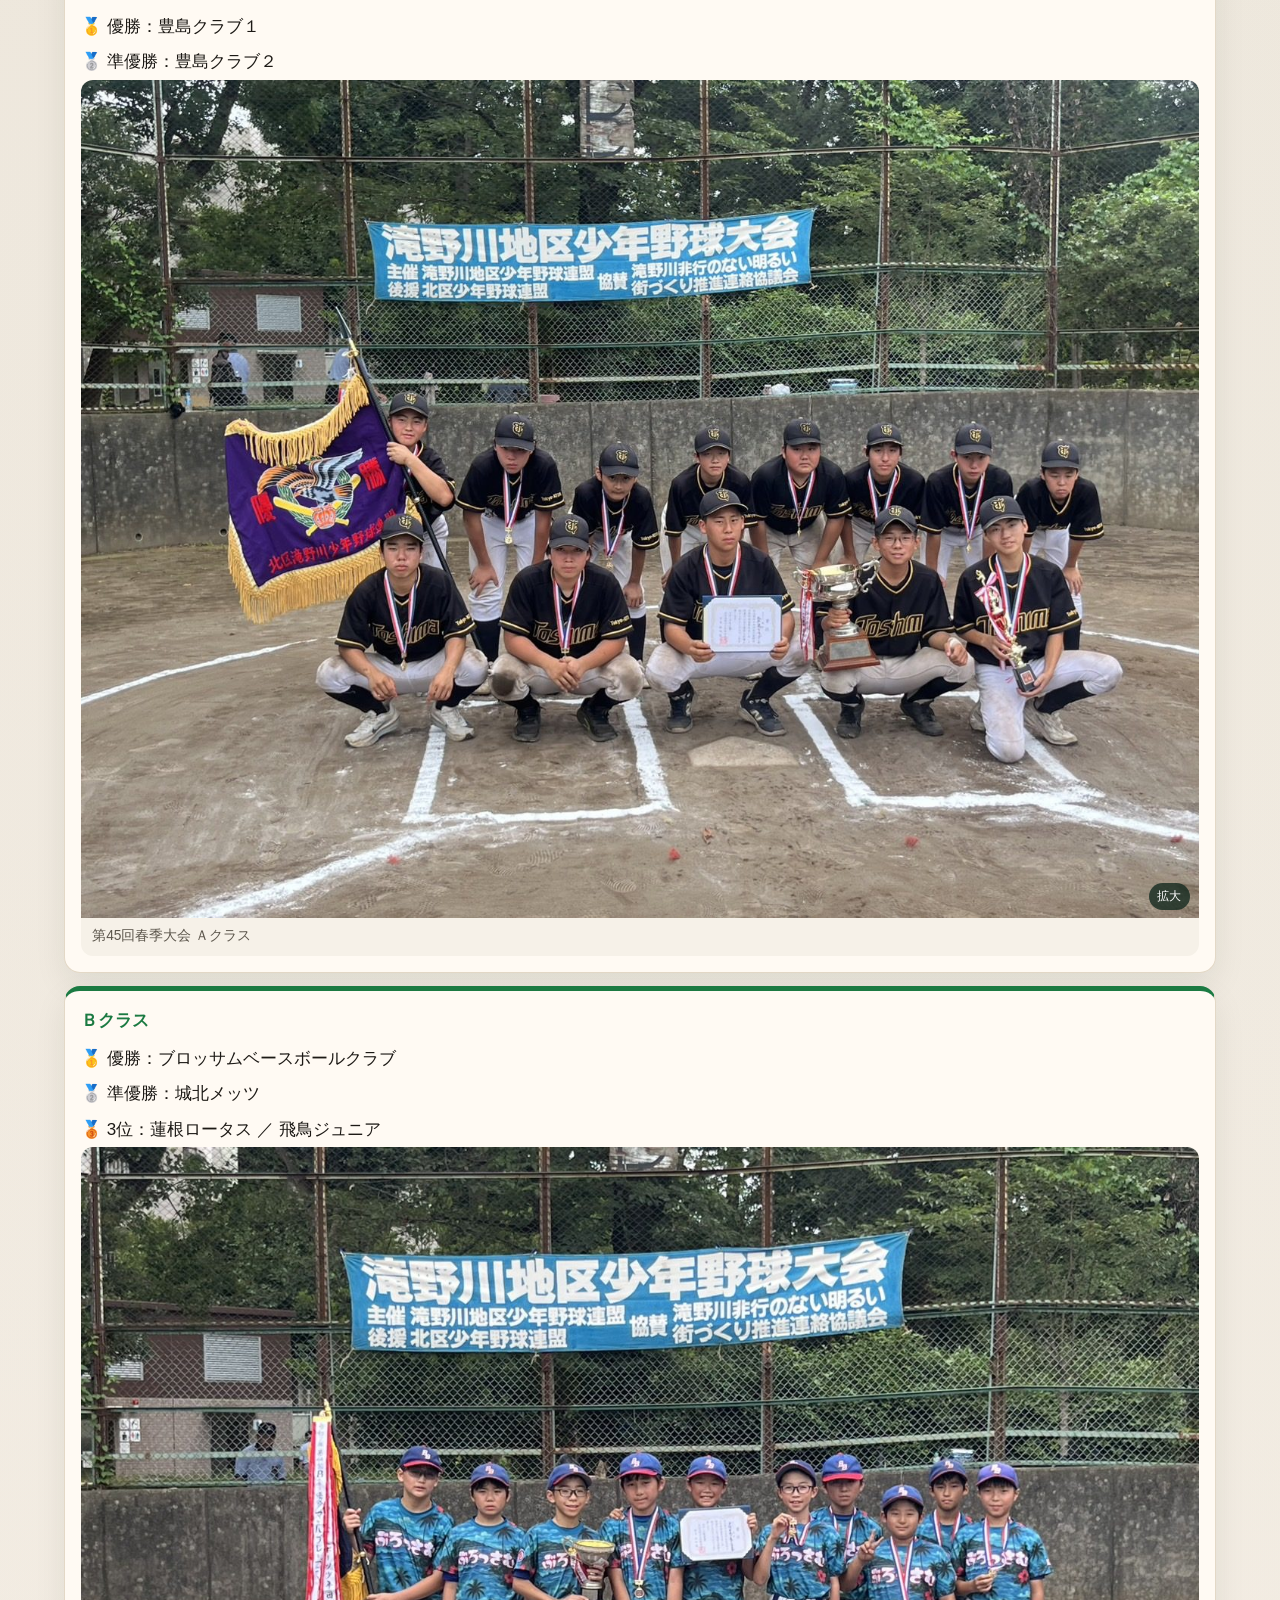
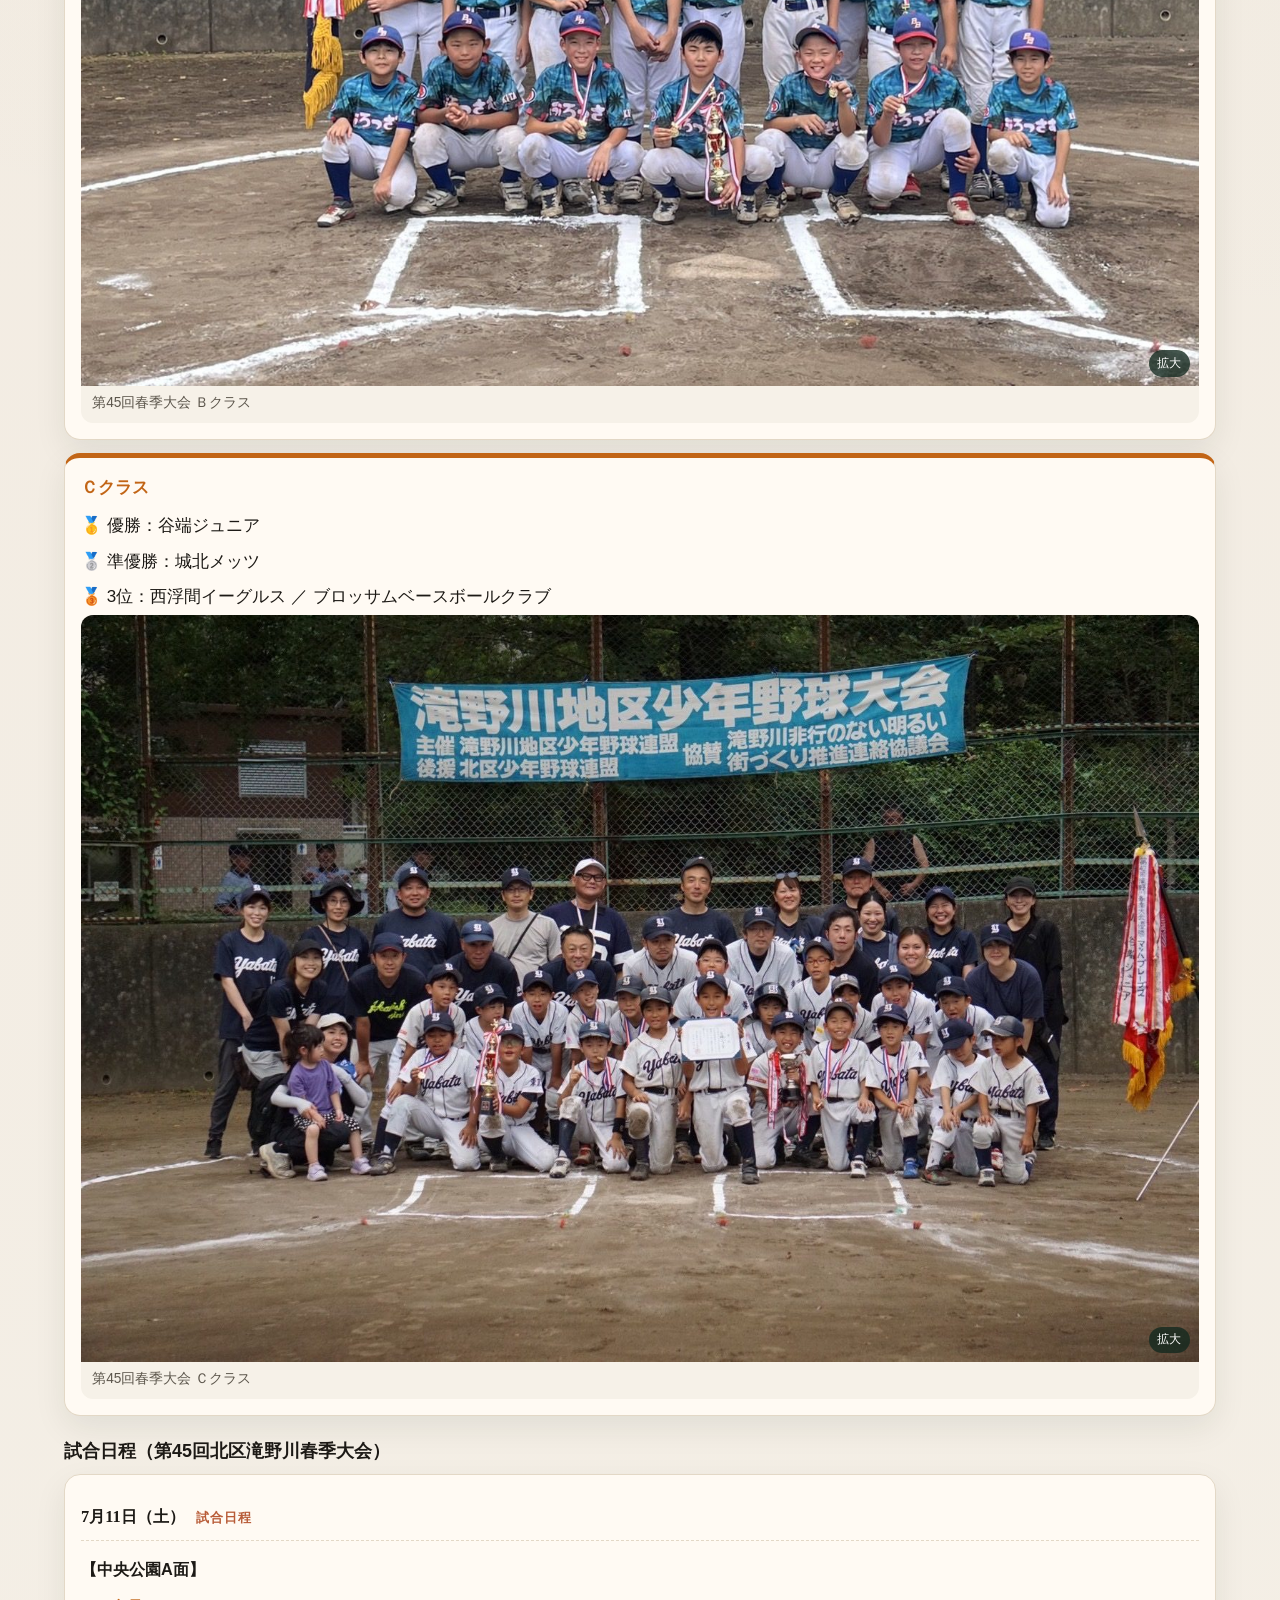
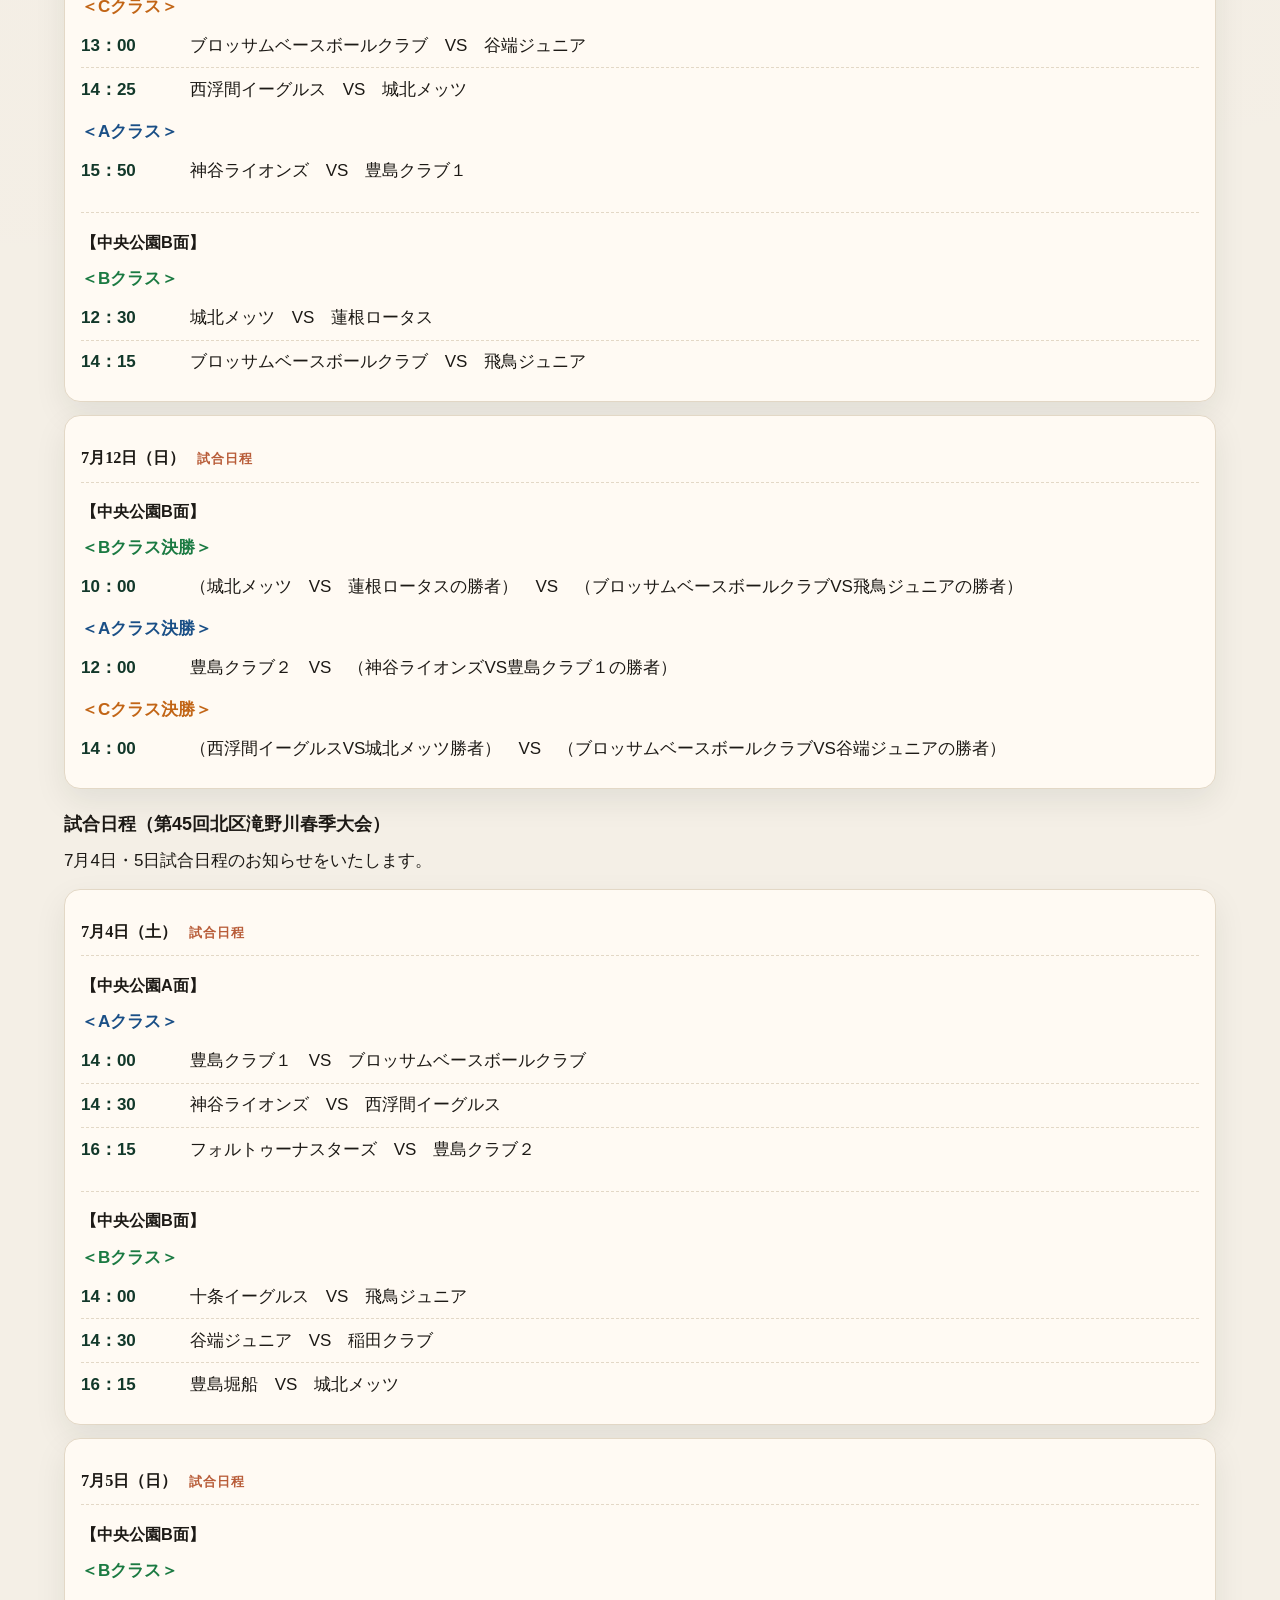
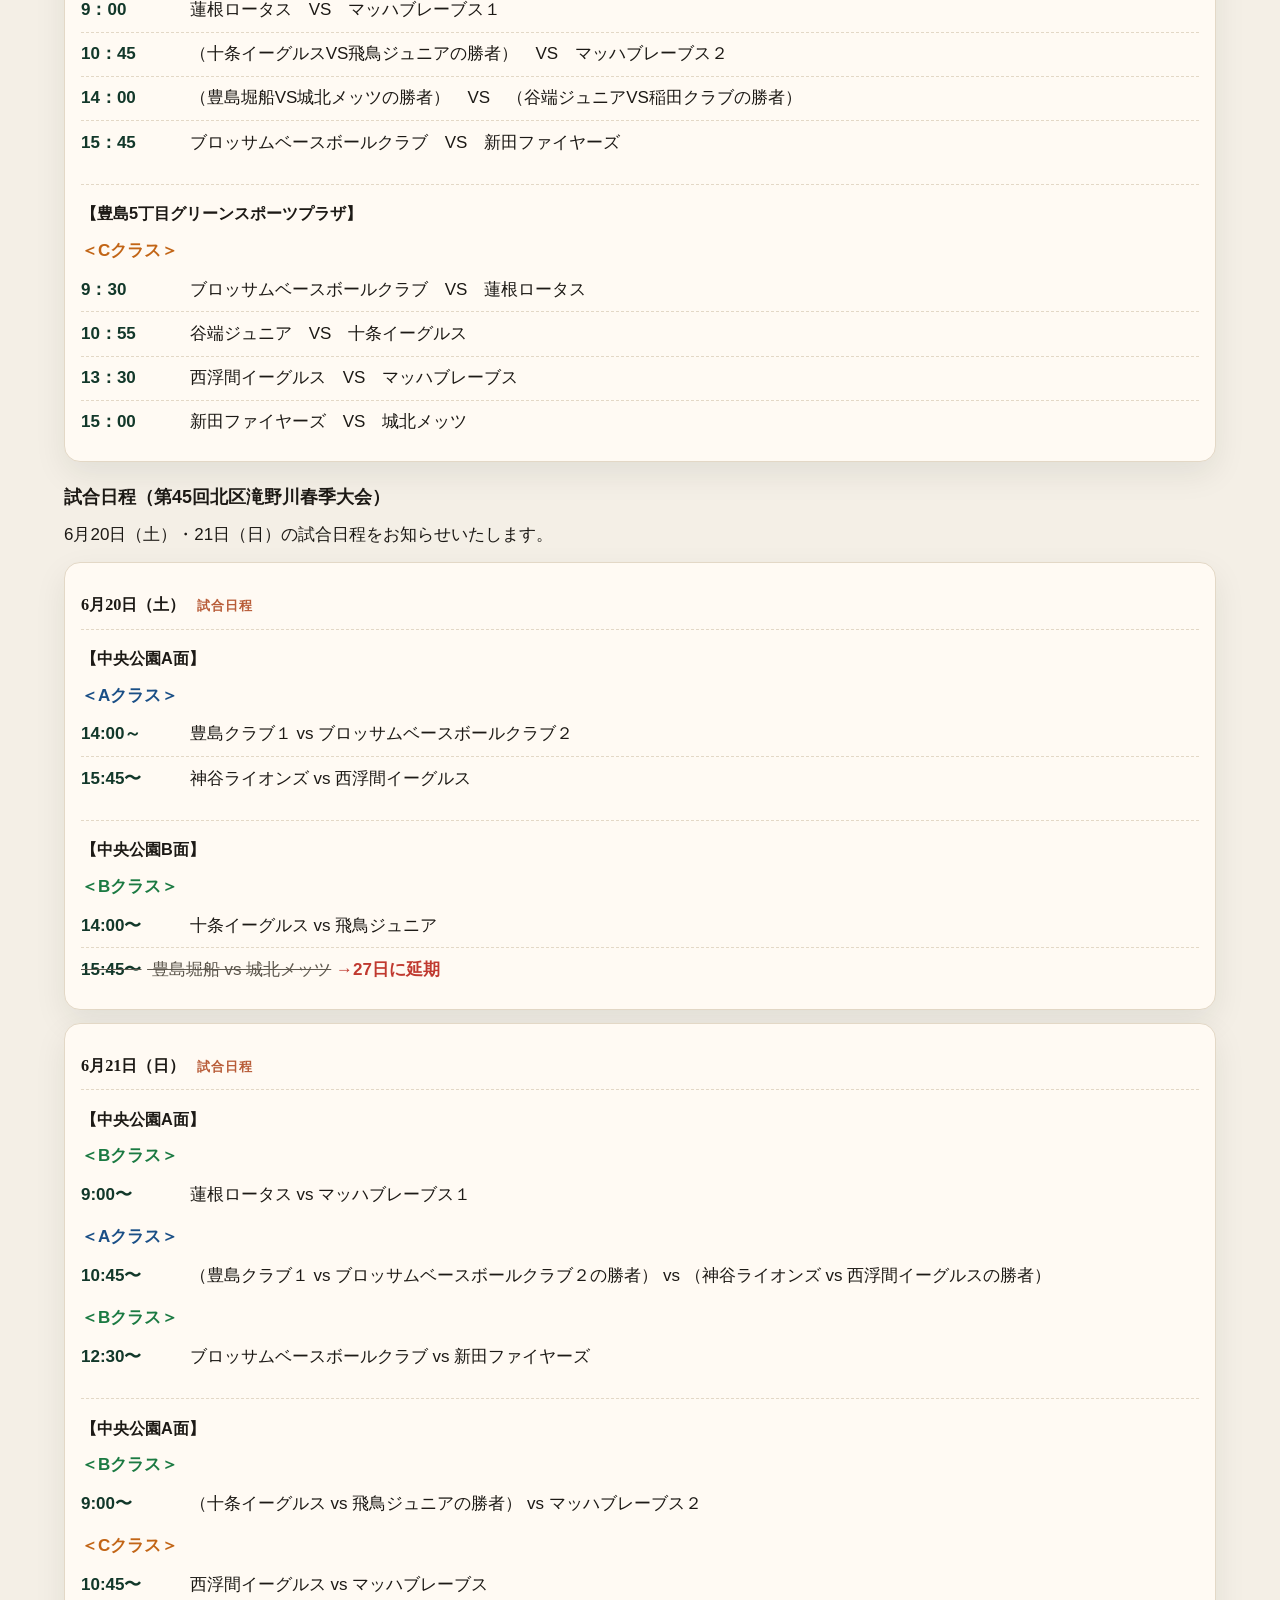
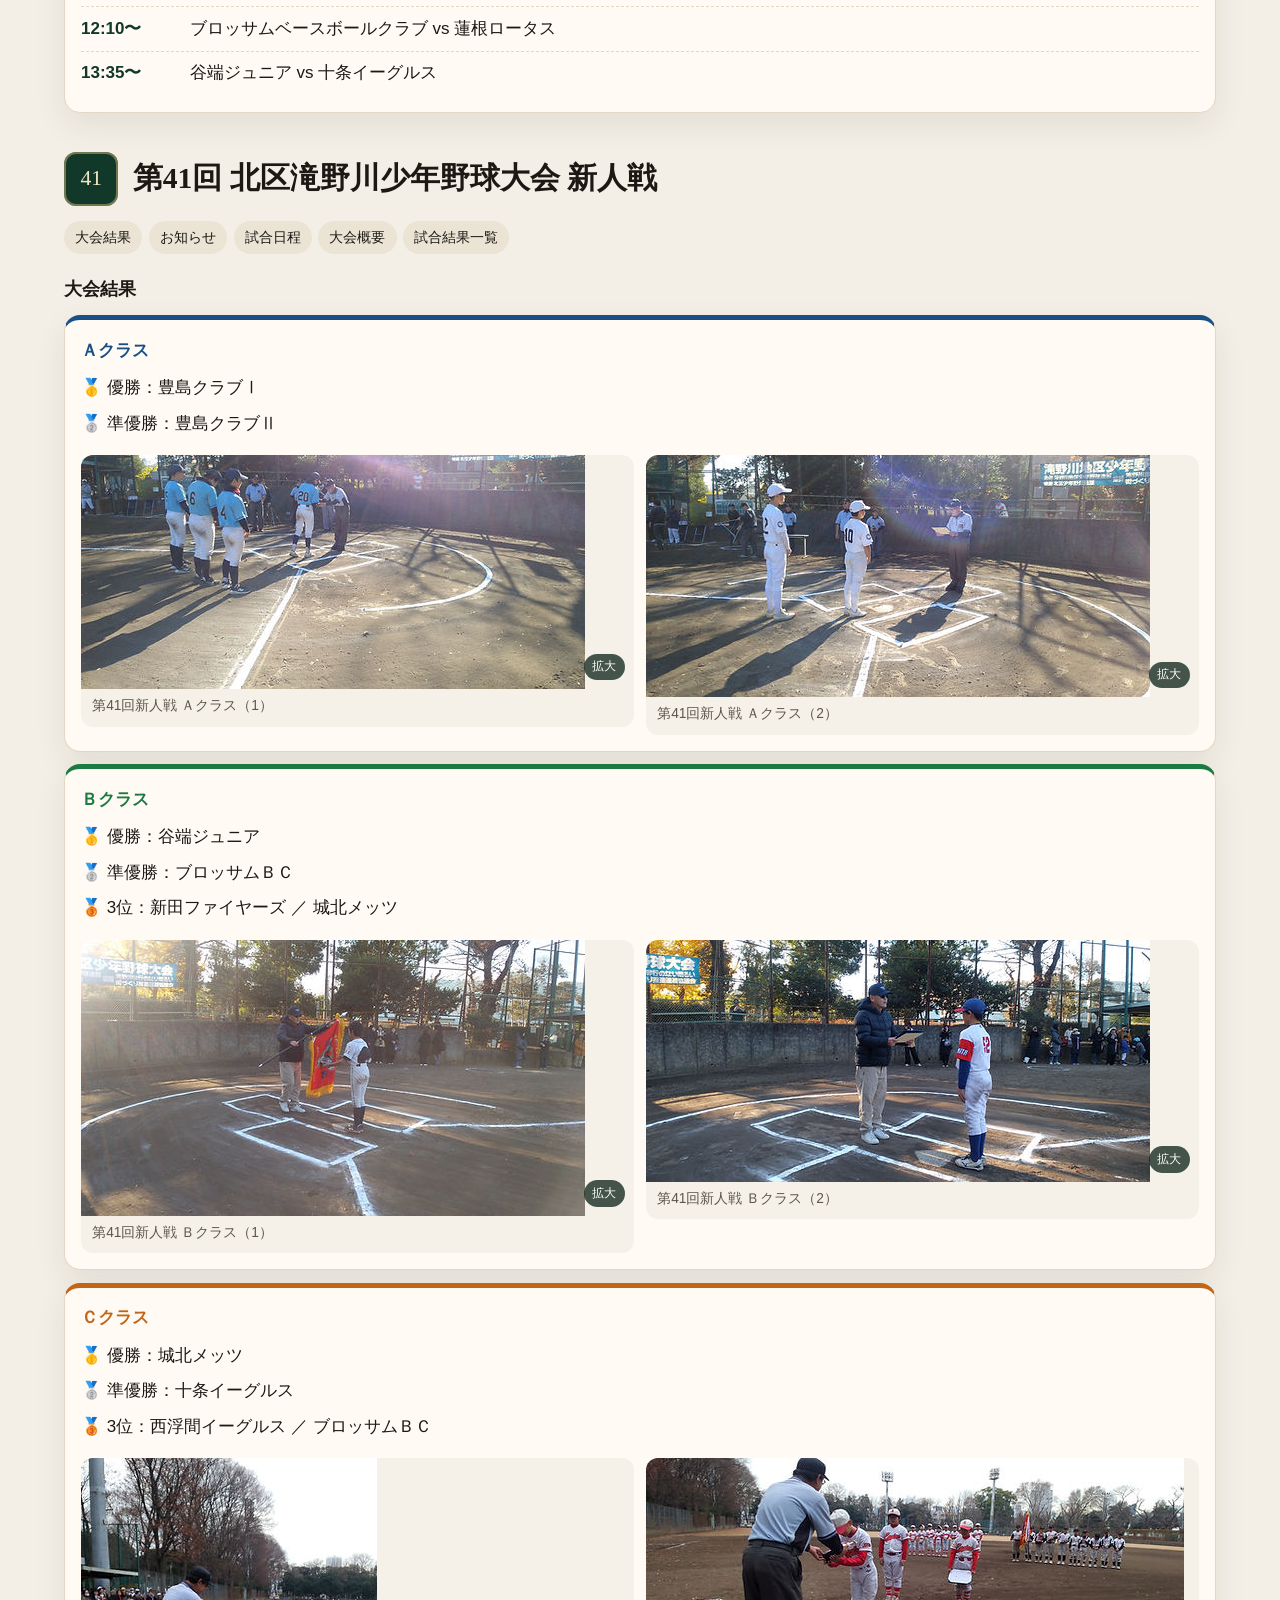
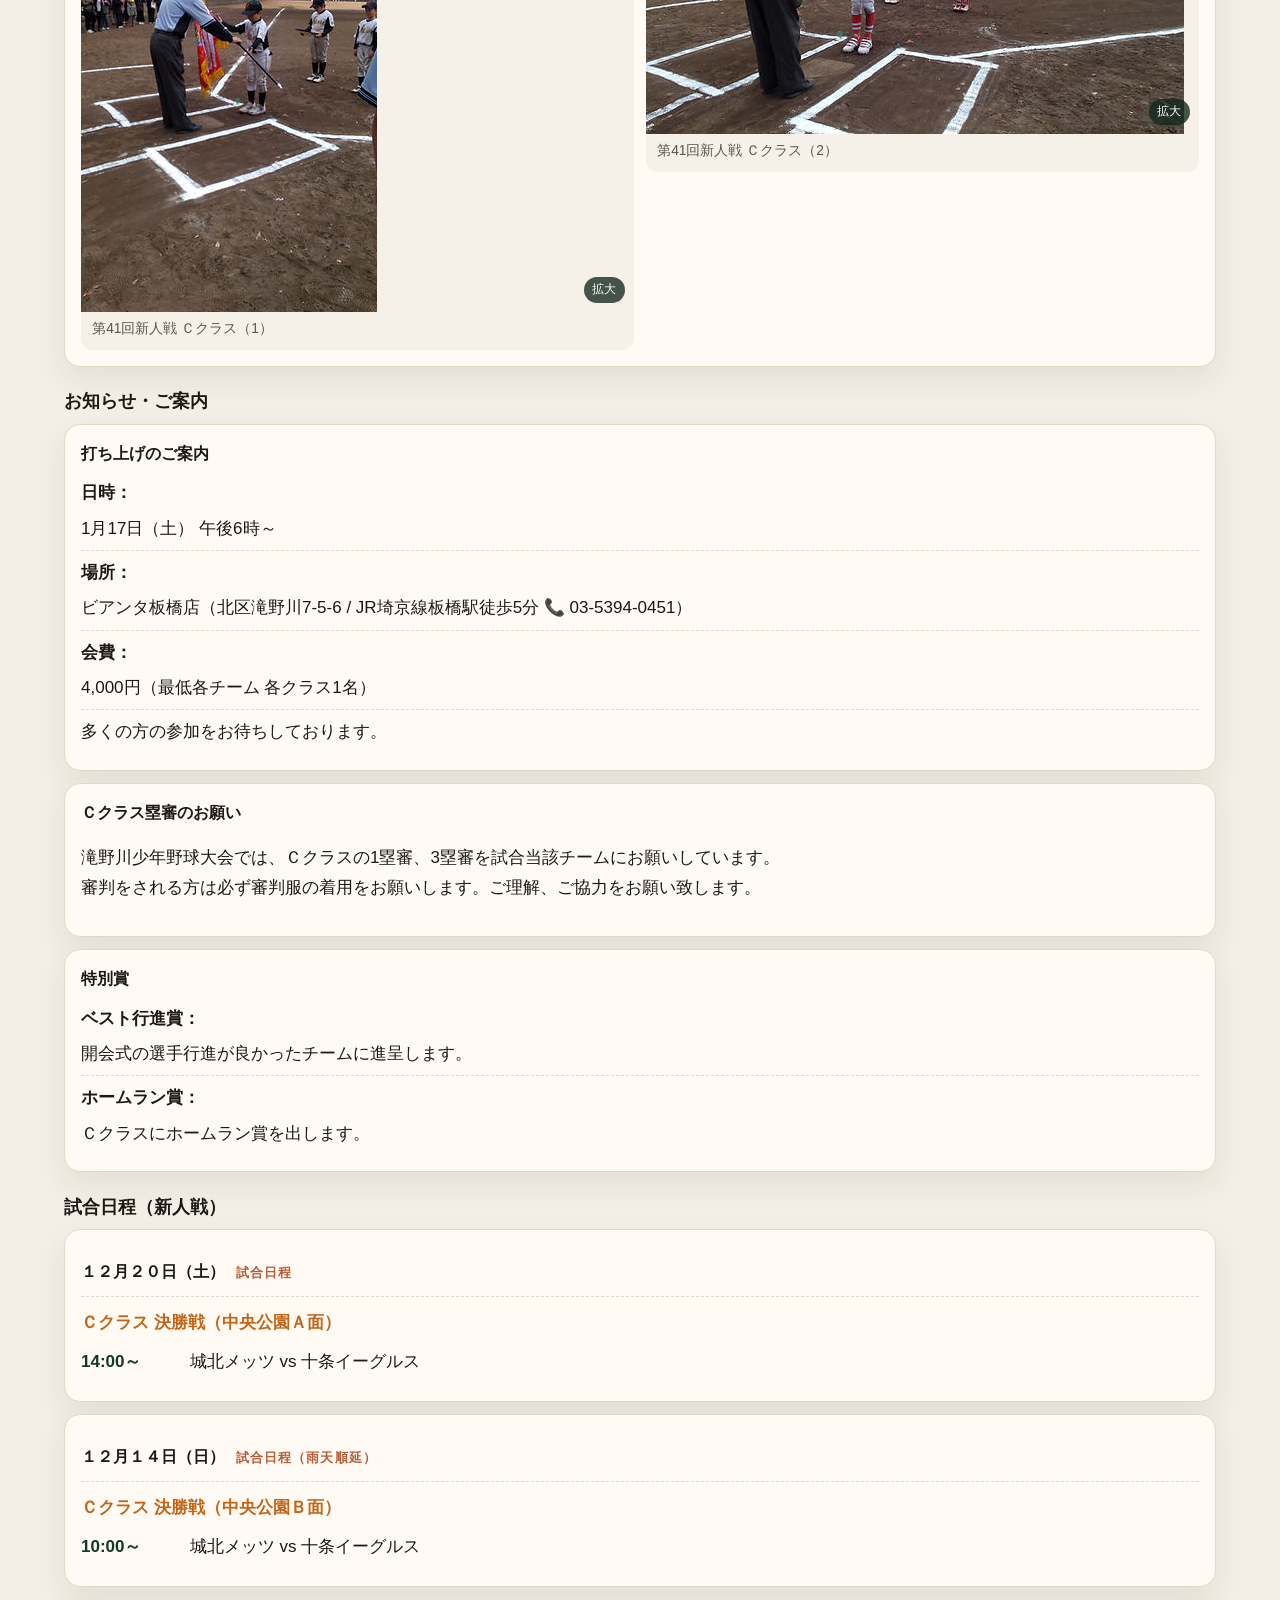
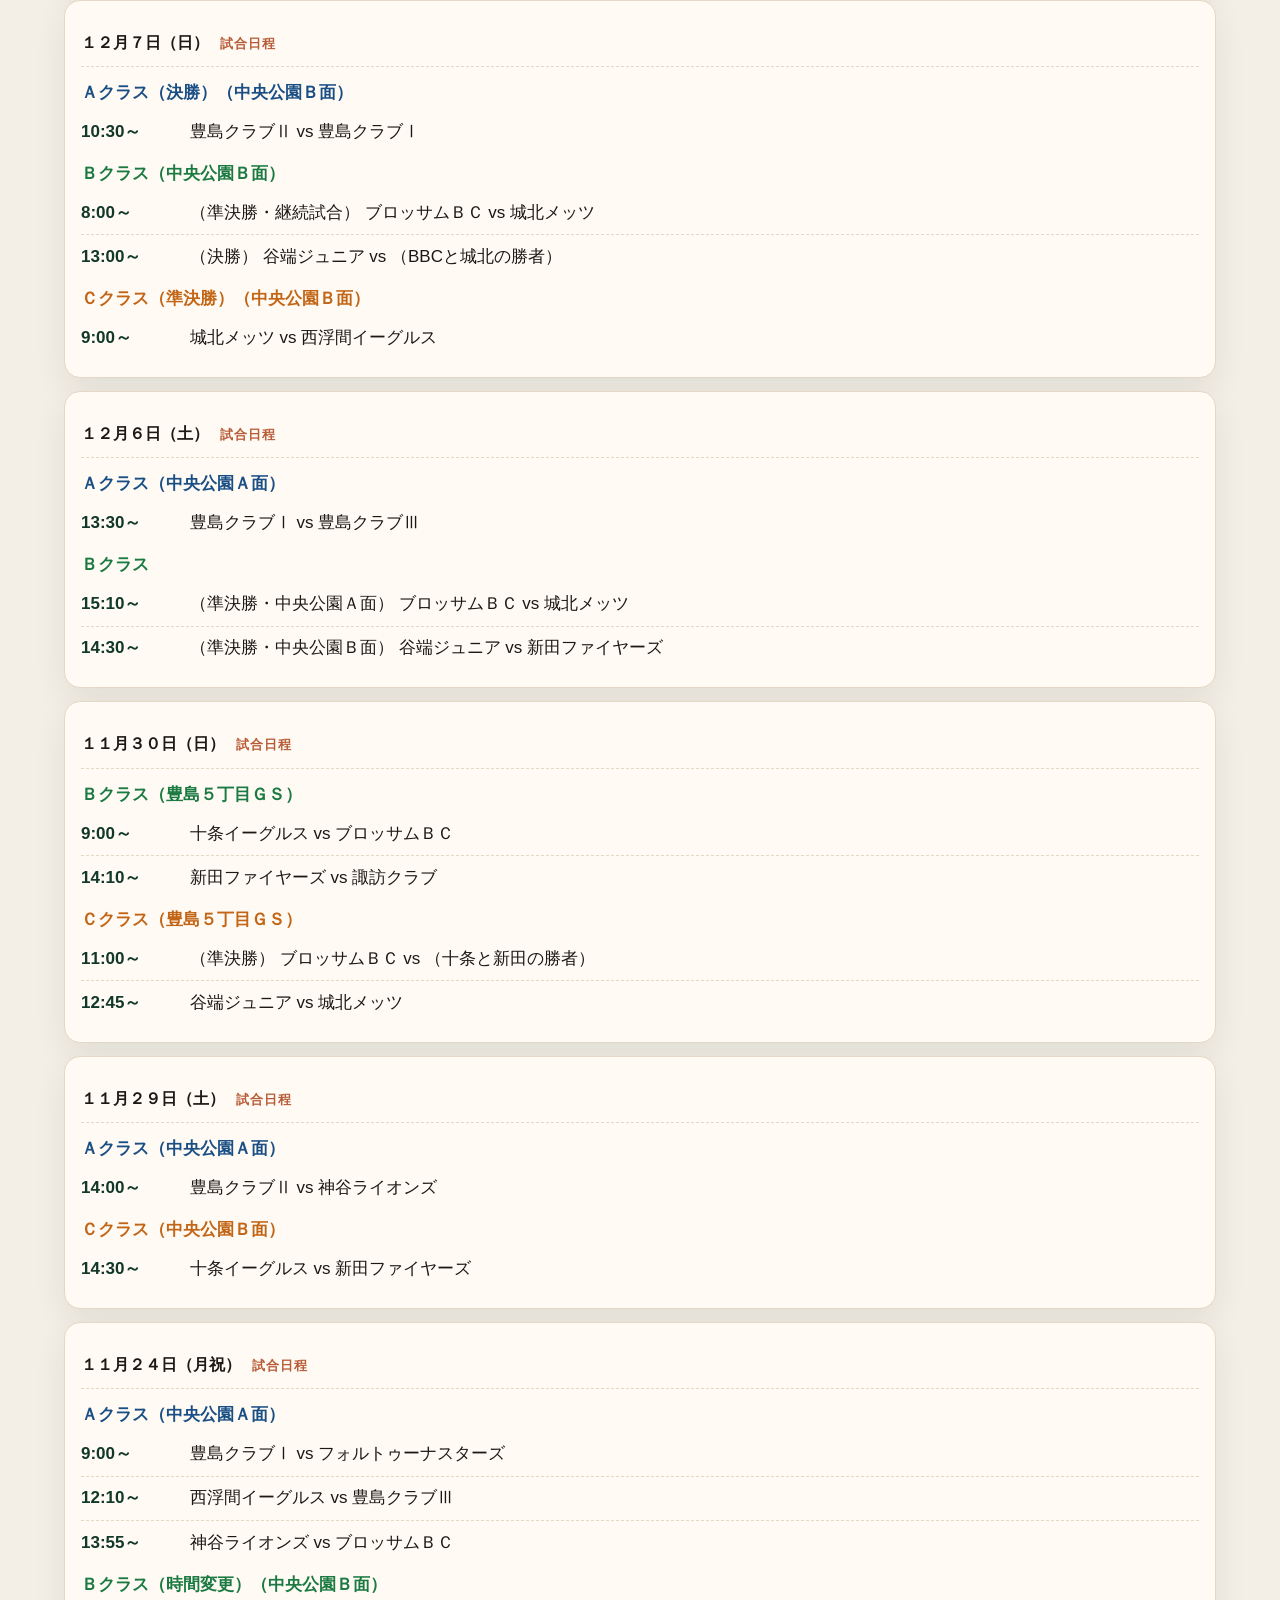
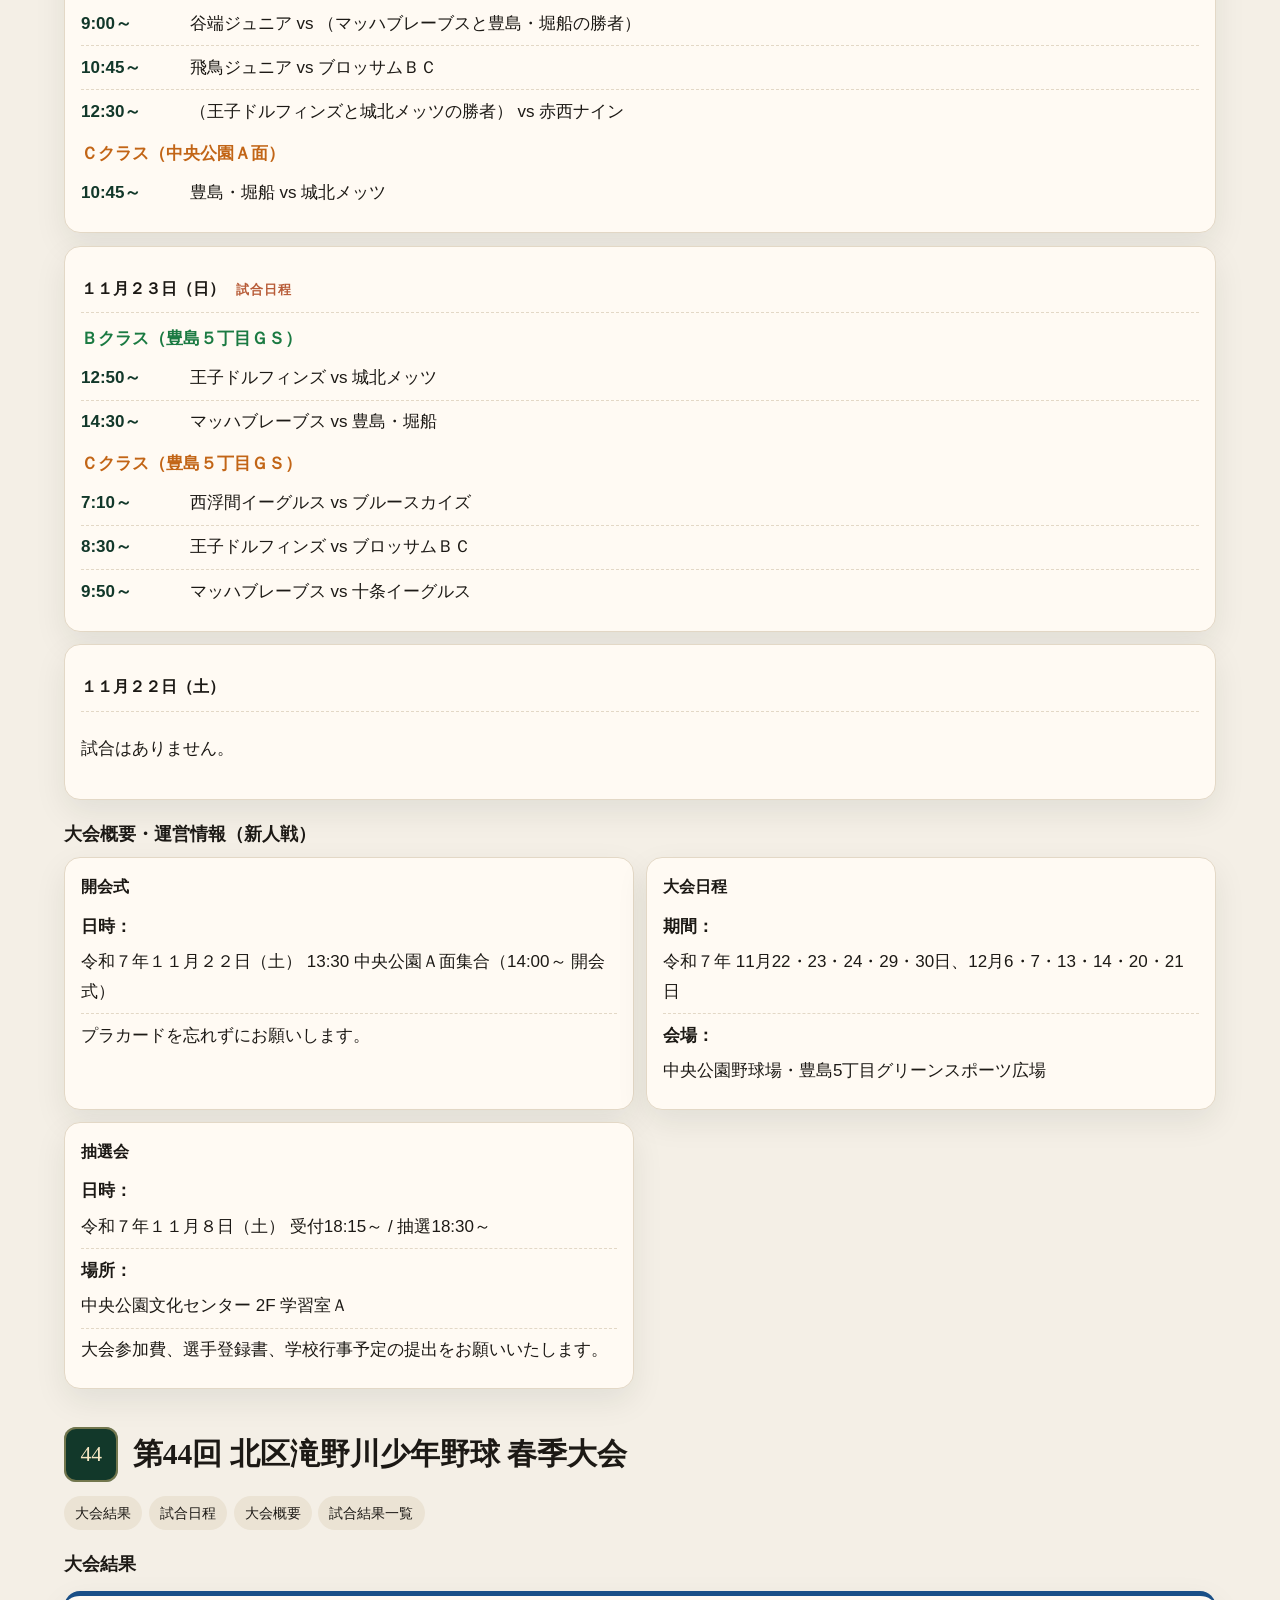
==== commit f3d97dc2: "Add the November 28–29 games for the 42nd rookie tournament. Show the supplied weekend matches on th" ====
--- a/index.html
+++ b/index.html
@@ -96,7 +96,7 @@
         "inLanguage": "ja",
         "isPartOf": { "@id": "https://yoji-t.github.io/takinogawa-baseball/#website" },
         "about": { "@id": "https://yoji-t.github.io/takinogawa-baseball/#org" },
-        "dateModified": "2026-11-18",
+        "dateModified": "2026-11-26",
         "primaryImageOfPage": "https://yoji-t.github.io/takinogawa-baseball/images/home-45th-spring-a-class.jpeg"
       }
     ]
@@ -164,6 +164,8 @@
           <a href="#dai42-nov21">11月21日</a>
           <a href="#dai42-nov22">11月22日</a>
           <a href="#dai42-nov23">11月23日</a>
+          <a href="#dai42-nov28">11月28日</a>
+          <a href="#dai42-nov29">11月29日</a>
           <a href="tournament/#dai42">トーナメント表・試合結果</a>
         </nav>
         <p class="note">第42回 北区滝野川少年野球大会 新人戦が始まります。</p>
@@ -218,6 +220,36 @@
                 <li><span class="time">10:30</span><span><strong class="tag-b">Bクラス</strong>　<span class="match"><span class="side">新田ファイヤーズ</span>vs<span class="side">稲田クラブ</span></span></span></li>
                 <li><span class="time">12:15</span><span><strong class="tag-b">Bクラス</strong>　<span class="match"><span class="side">ブロッサムBC</span>vs<span class="side">王子ドルフィンズ</span></span></span></li>
                 <li><span class="time">14:00</span><span><strong class="tag-b">Bクラス</strong>　<span class="match"><span class="side">（マッハvsブルーの勝者）</span>vs<span class="side">（蓮根vs豊島堀船の勝者）</span></span></span></li>
+              </ul>
+            </div>
+          </article>
+
+          <article class="day" id="dai42-nov28">
+            <h4 class="day-title">11月28日（土） <span class="dow">試合日程</span></h4>
+            <div class="field">
+              <h5>中央公園A面</h5>
+              <ul class="games">
+                <li><span class="time">14:00</span><span><strong class="tag-a">Aクラス</strong>　<span class="match"><span class="side">BBC</span>vs<span class="side">フォルスタ</span></span></span></li>
+              </ul>
+            </div>
+            <div class="field">
+              <h5>中央公園B面</h5>
+              <ul class="games">
+                <li><span class="time">14:00</span><span><strong class="tag-b">Bクラス</strong>　<span class="match"><span class="side">十条イーグルス</span>vs<span class="side">城北メッツ</span></span></span></li>
+              </ul>
+            </div>
+          </article>
+
+          <article class="day" id="dai42-nov29">
+            <h4 class="day-title">11月29日（日） <span class="dow">試合日程</span></h4>
+            <div class="field">
+              <h5>豊島5丁目グリーンスポーツプラザ</h5>
+              <ul class="games">
+                <li><span class="time">9:00</span><span><strong class="tag-b">Bクラス</strong>　<span class="match"><span class="side">谷端ジュニア</span>vs<span class="side">諏訪クラブ</span></span></span></li>
+                <li><span class="time">10:45</span><span><strong class="tag-c">Cクラス</strong>　<span class="match"><span class="side">王子ドルフィンズ</span>vs<span class="side">新田ファイヤーズ</span></span></span></li>
+                <li><span class="time">12:10</span><span><strong class="tag-c">Cクラス</strong>　<span class="match"><span class="side">BBC</span>vs<span class="side">西浮間イーグルス</span></span></span></li>
+                <li><span class="time">13:35</span><span><strong class="tag-c">Cクラス</strong>　<span class="match"><span class="side">谷端ジュニア</span>vs<span class="side">マッハブレーブス</span></span></span></li>
+                <li><span class="time">15:00</span><span><strong class="tag-c">Cクラス</strong>　<span class="match"><span class="side">城北メッツ</span>vs<span class="side">十条イーグルス</span></span></span></li>
               </ul>
             </div>
           </article>
@@ -905,7 +937,7 @@
         <li><a href="tournament/">トーナメント表・試合結果</a></li>
         <li><a href="contact/">連絡・問合せ先</a></li>
       </ul>
-      <p class="footer-meta">更新日: 2026年11月18日</p>
+      <p class="footer-meta">更新日: 2026年11月26日</p>
     </div>
   </footer>
 
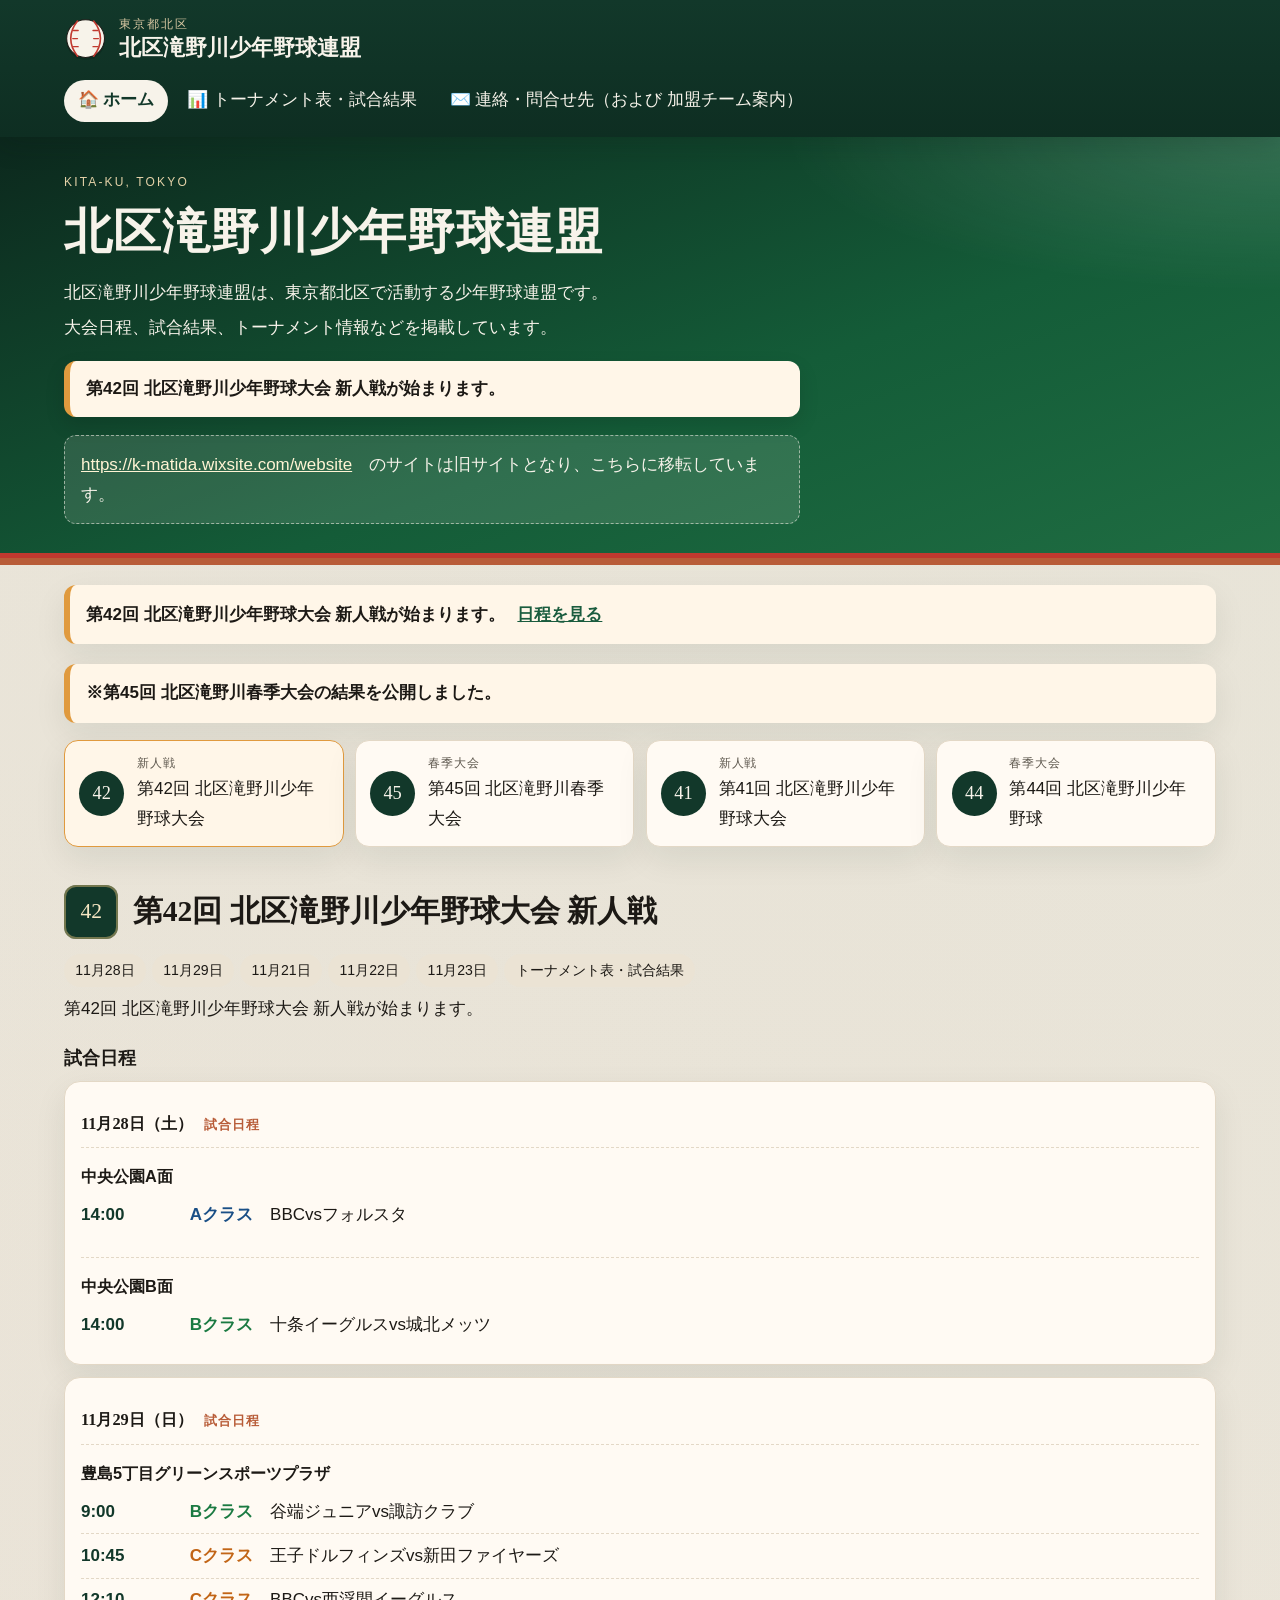
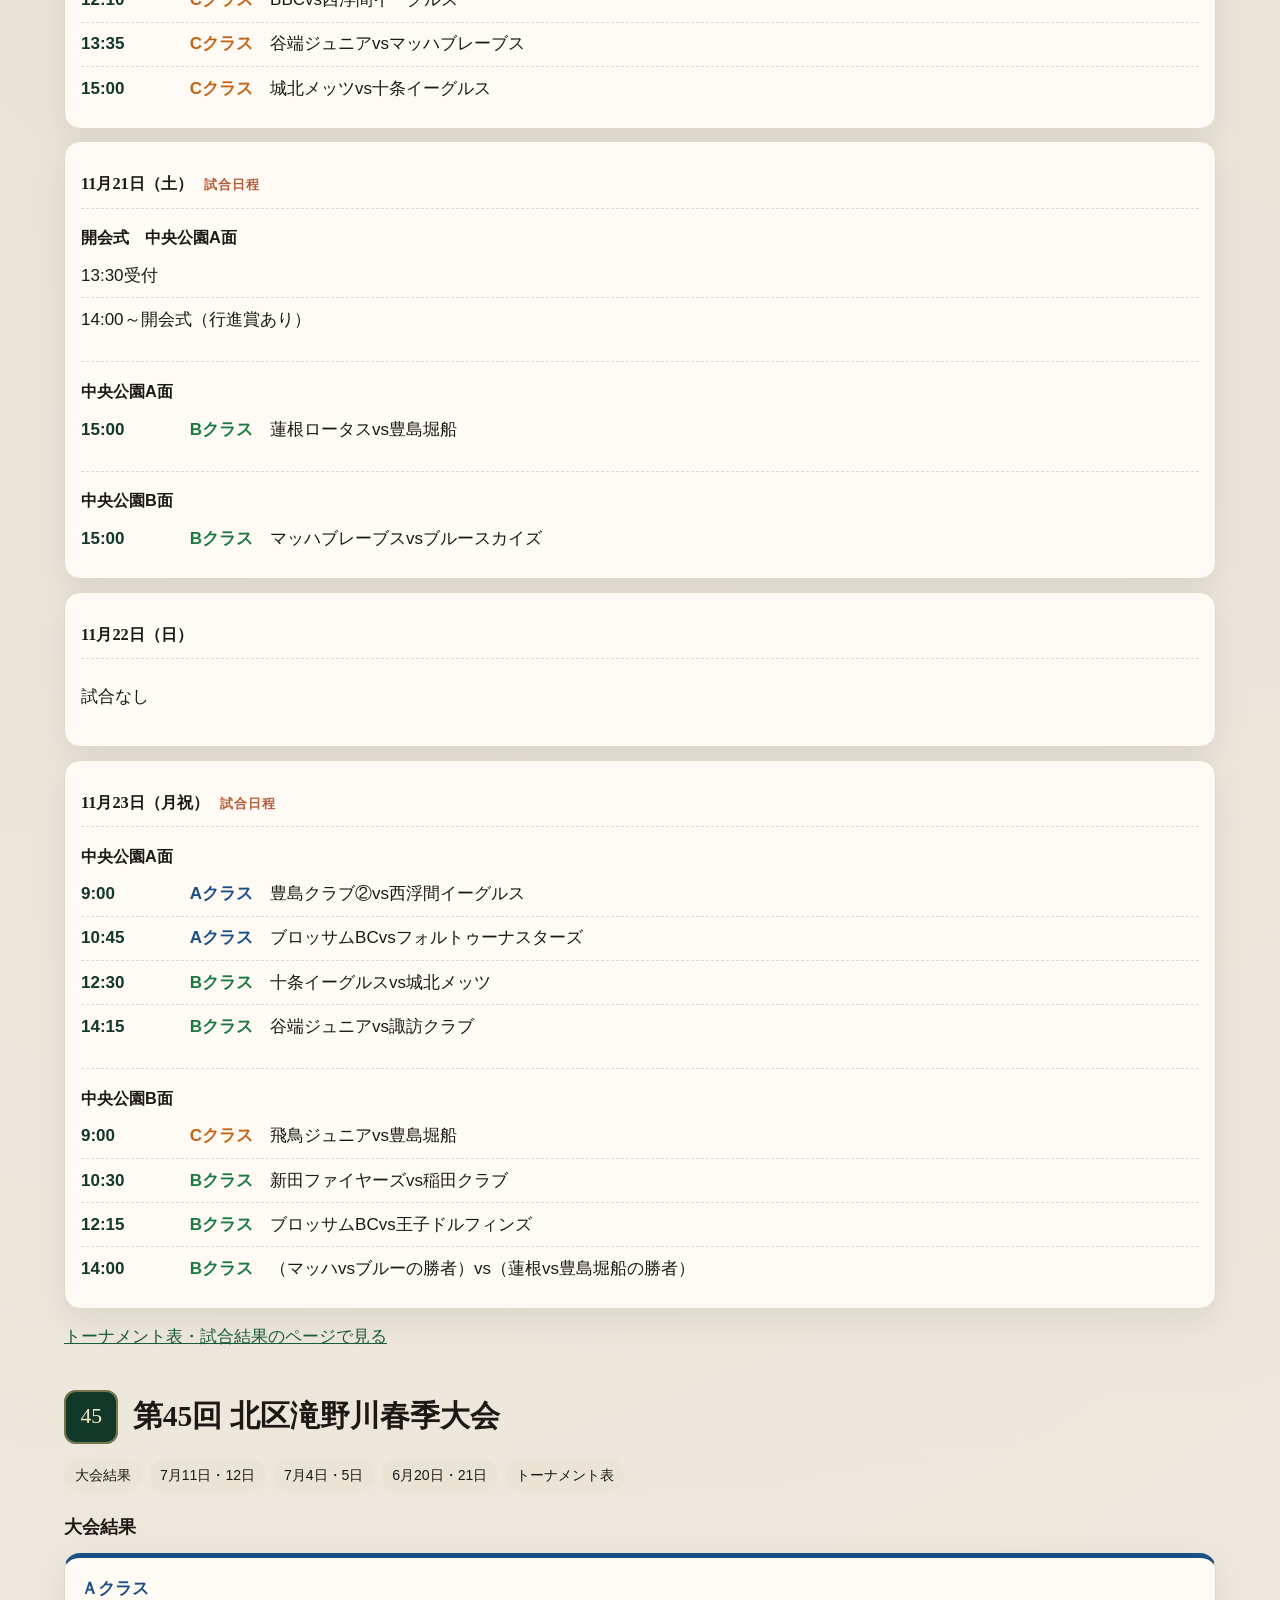
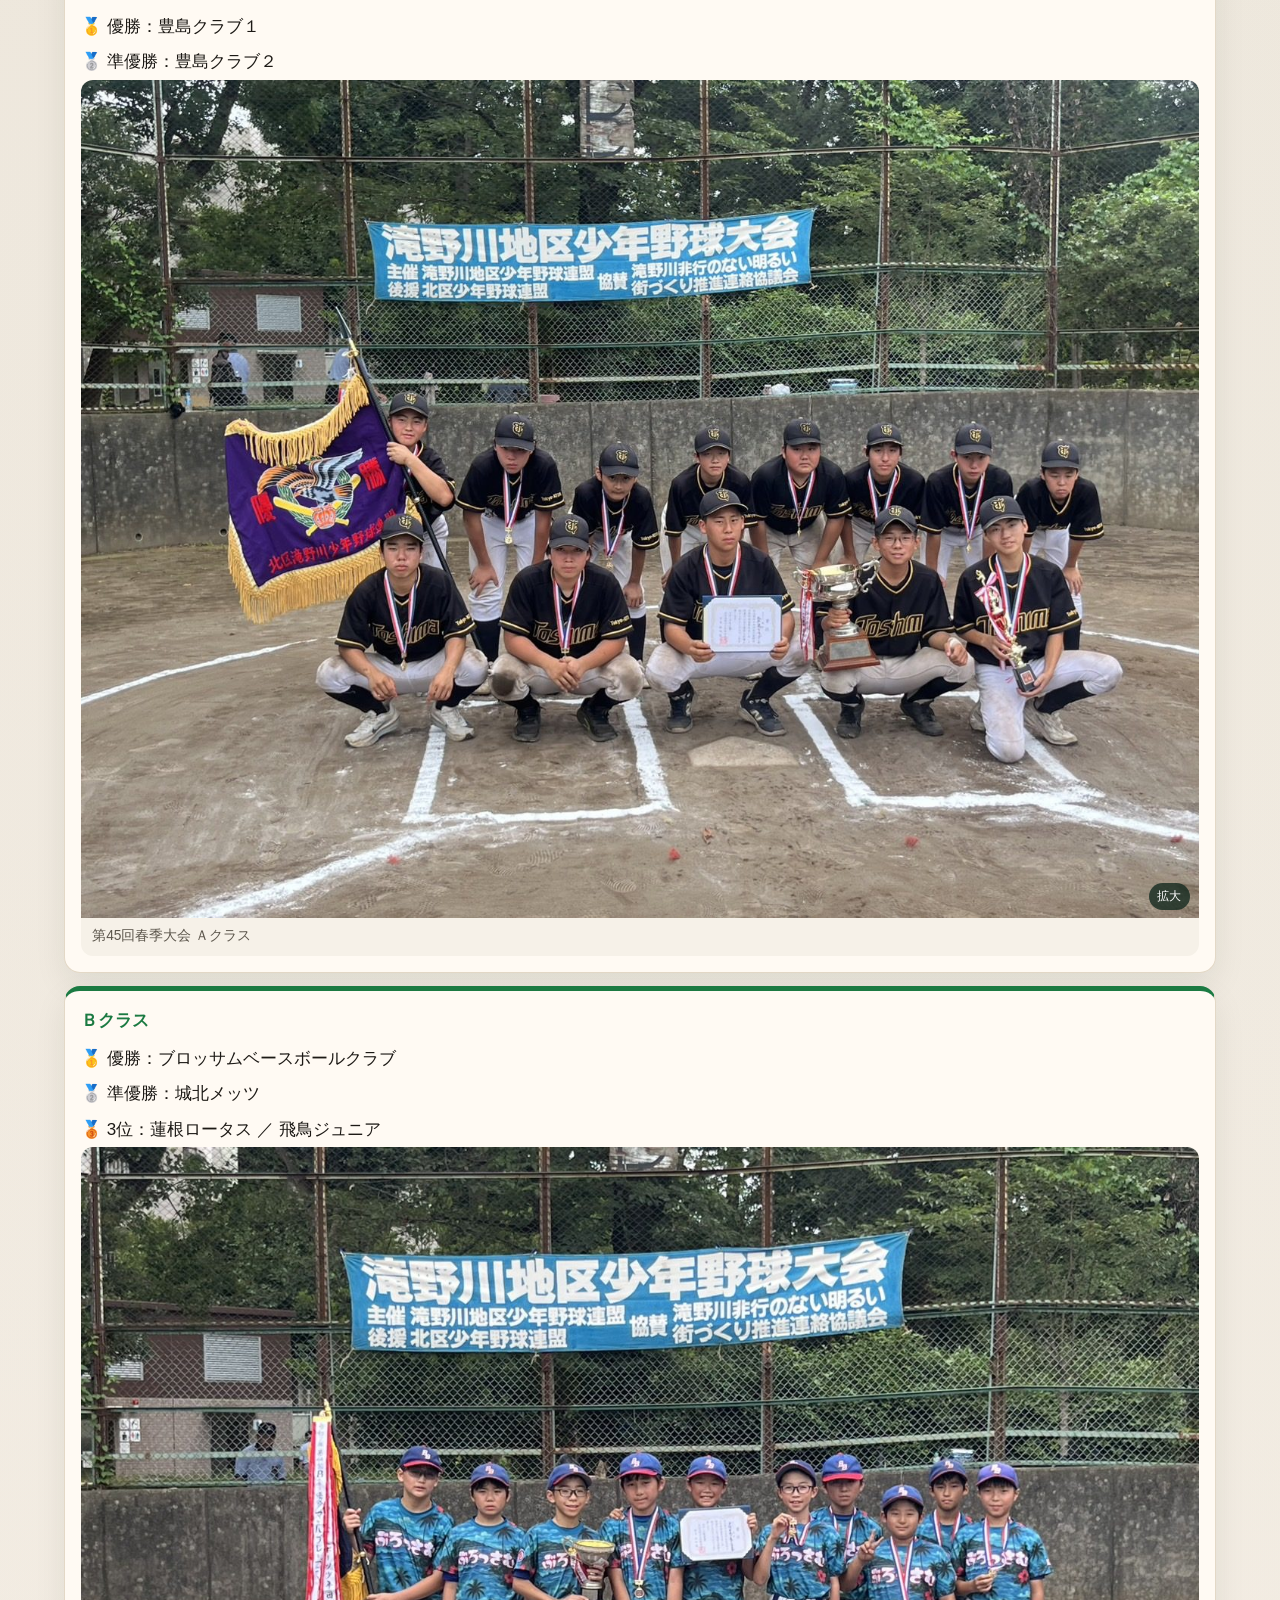
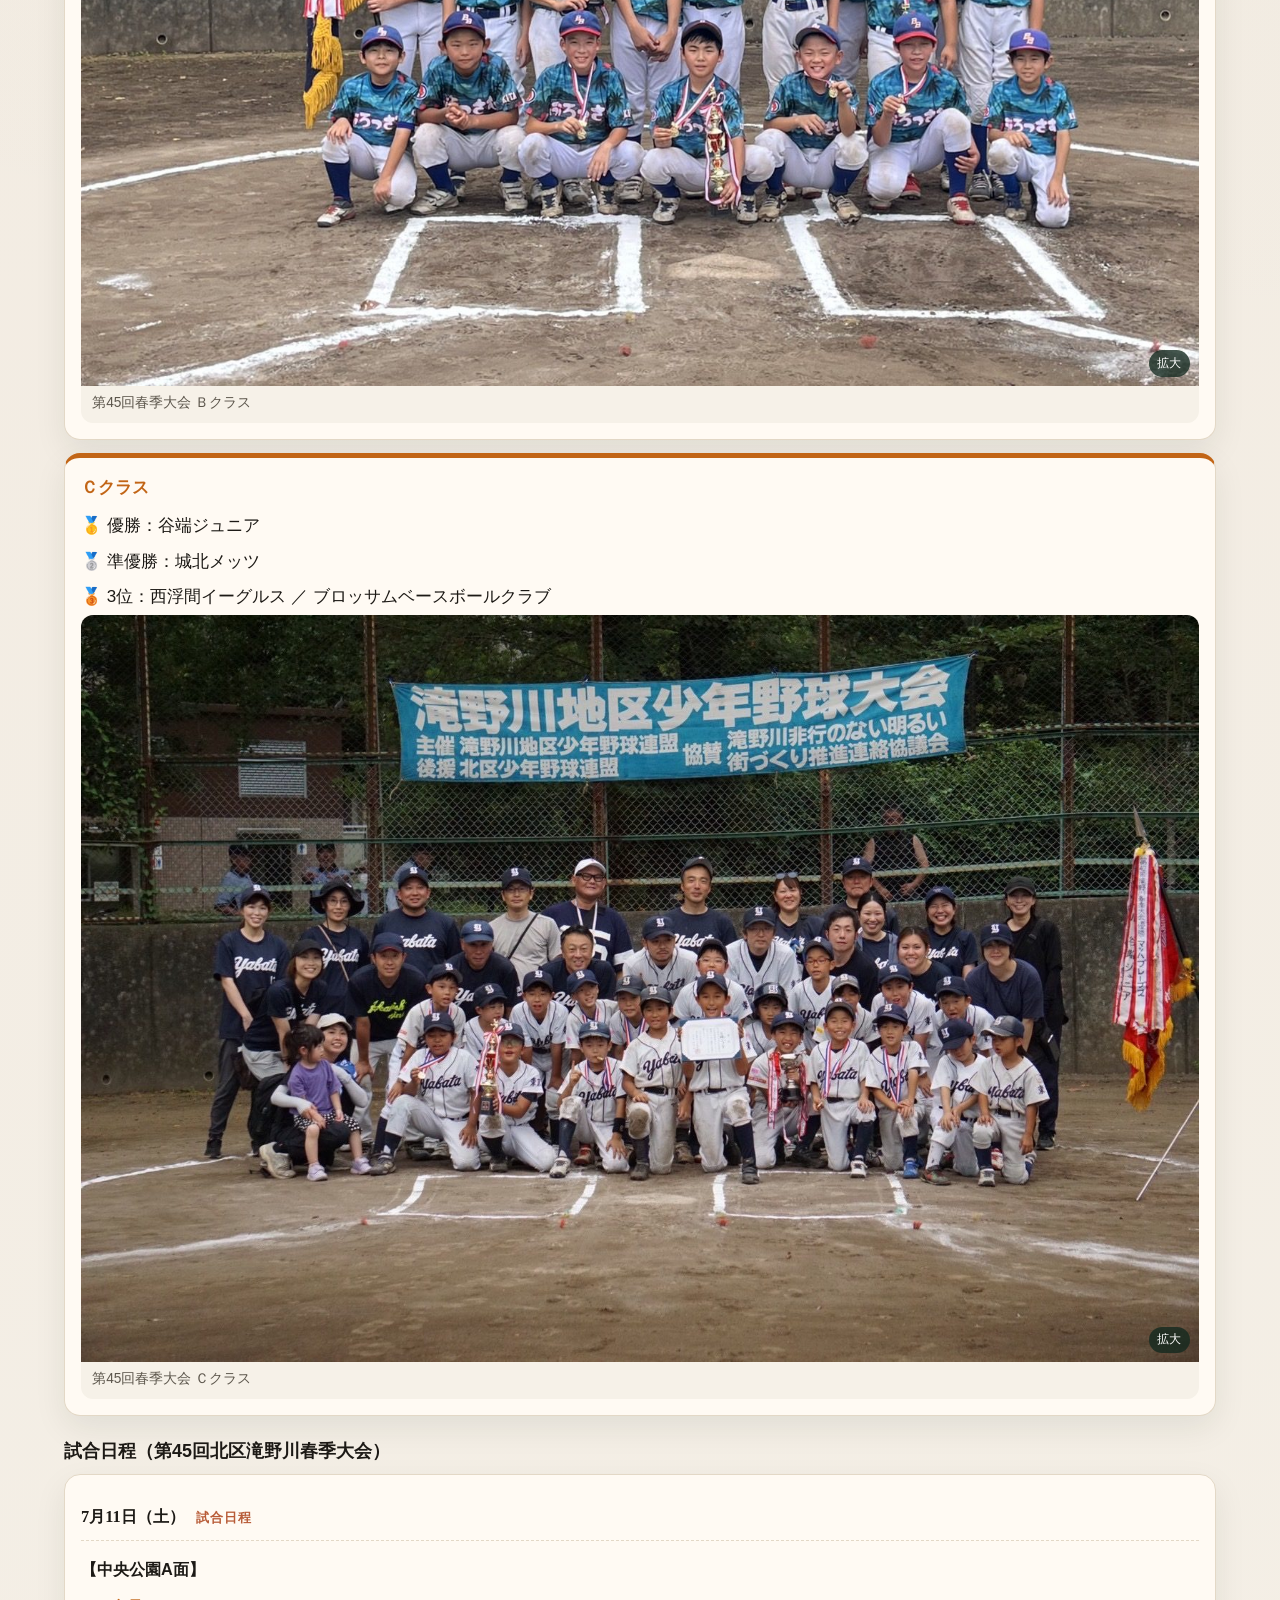
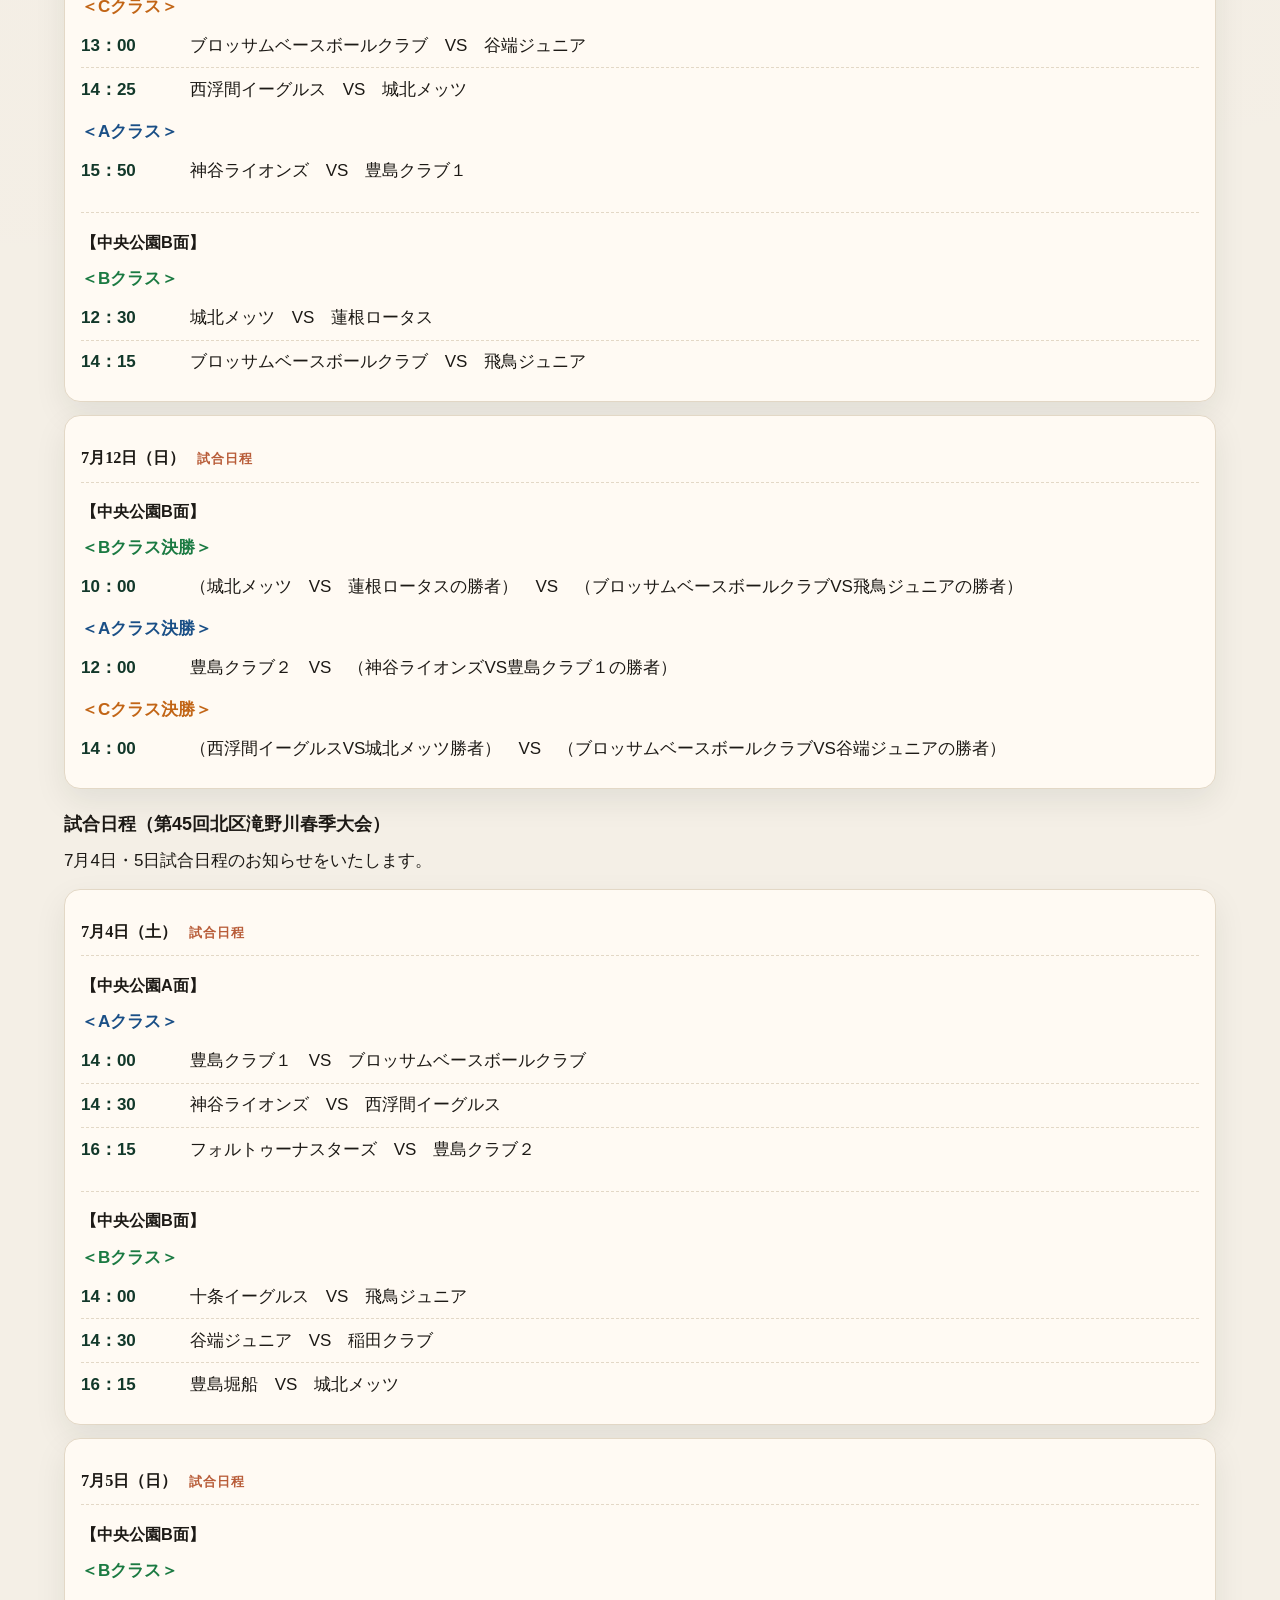
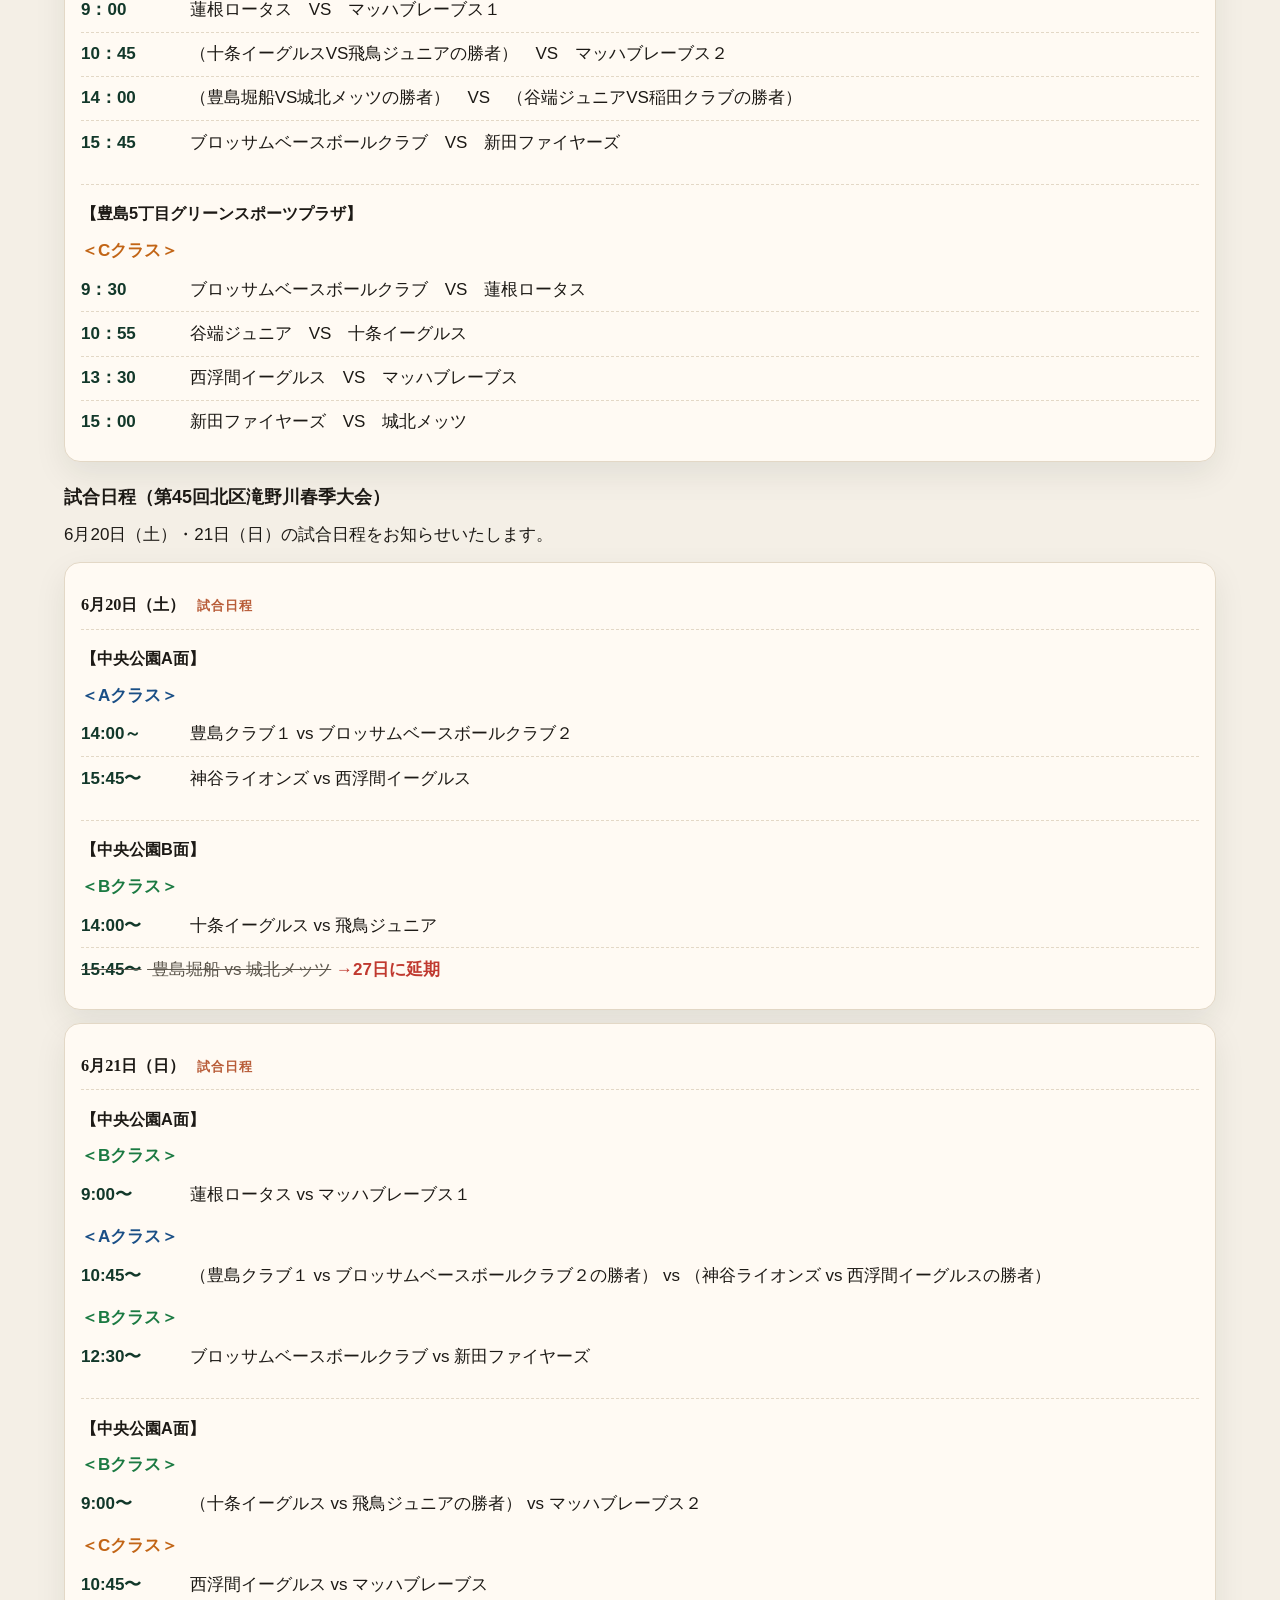
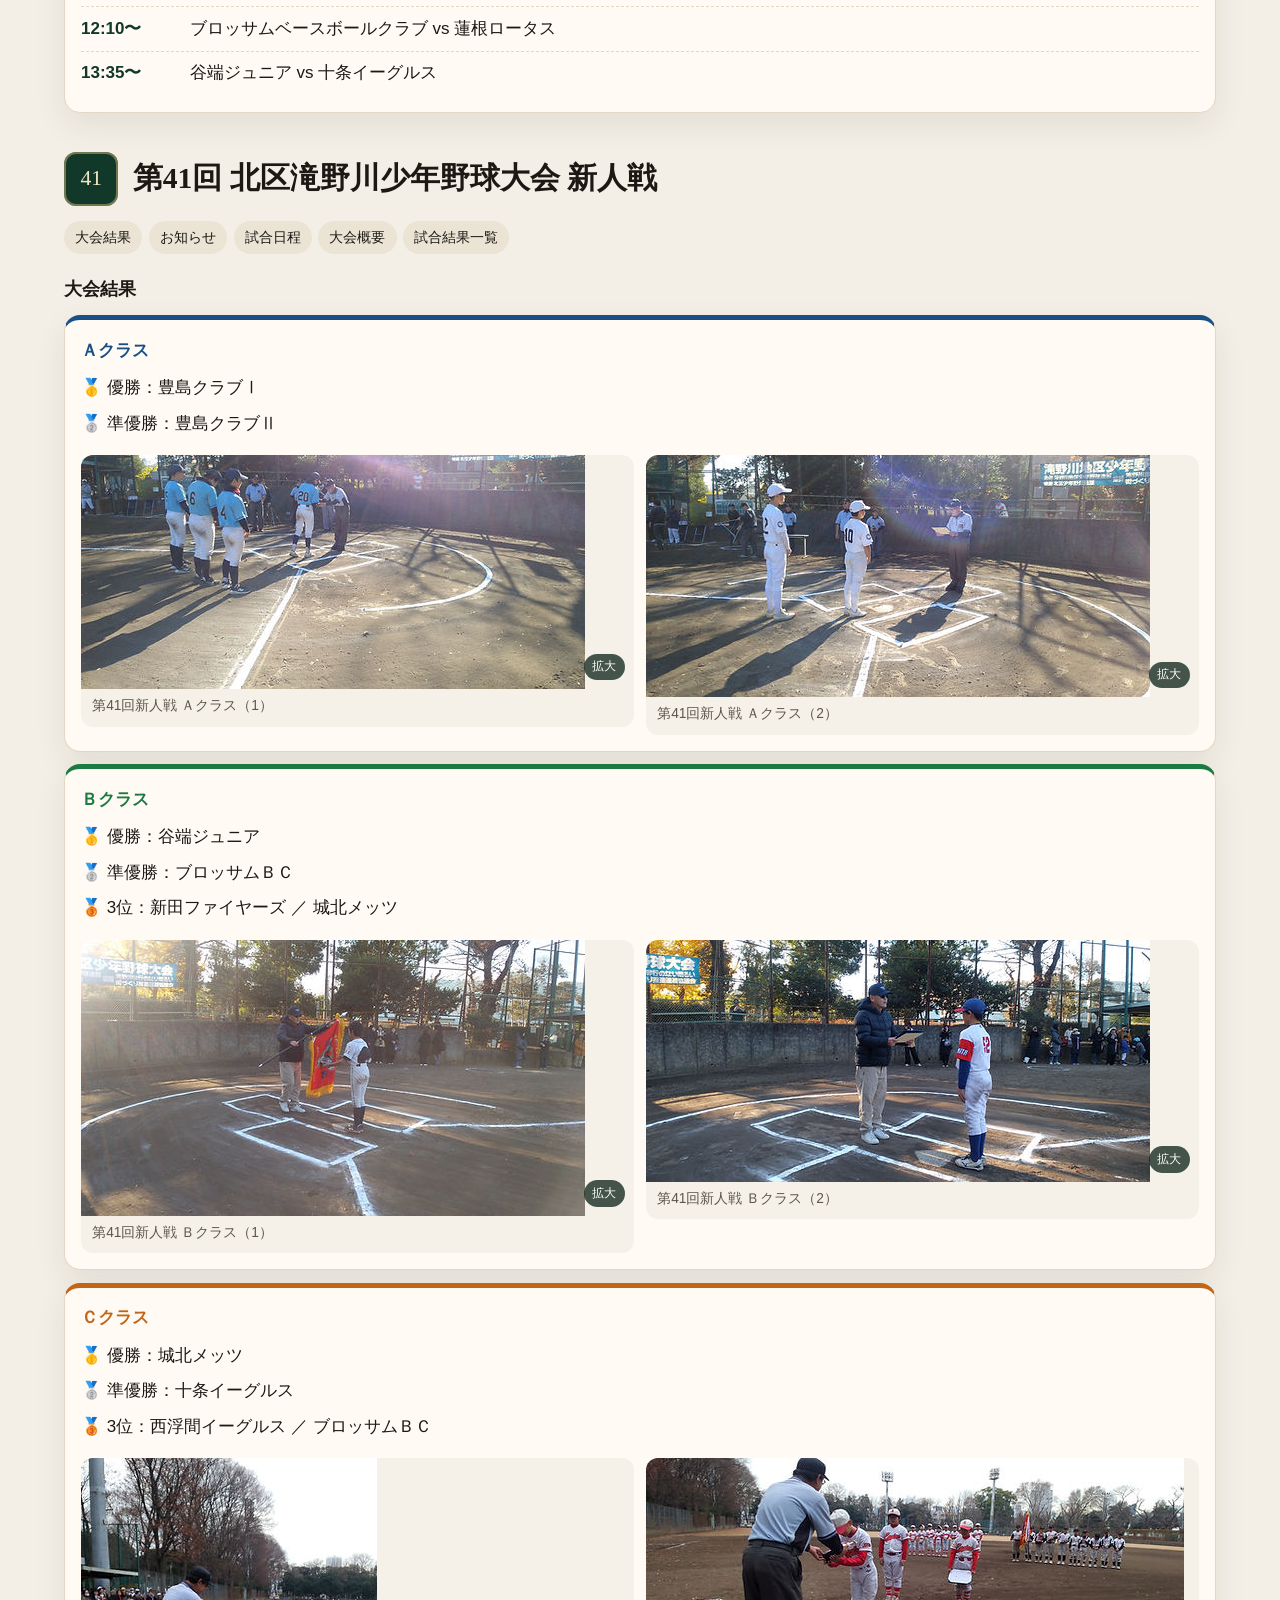
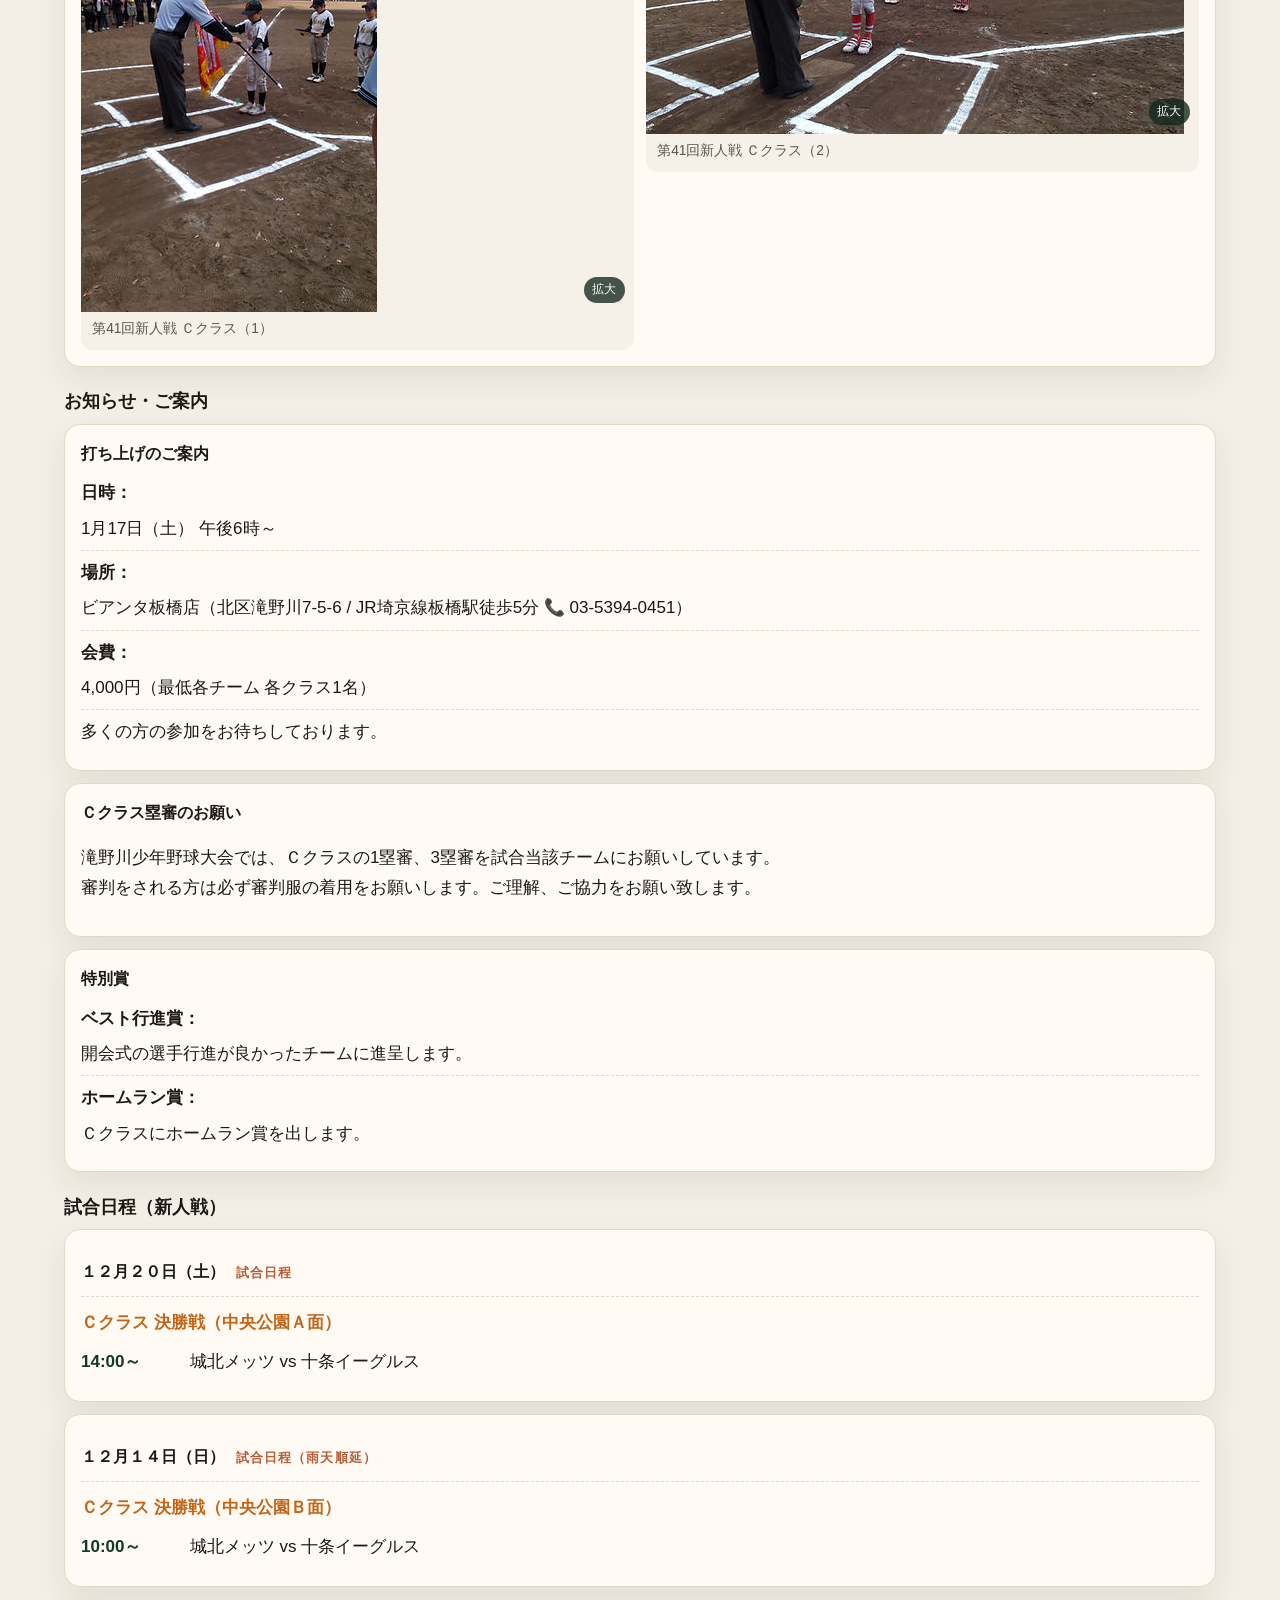
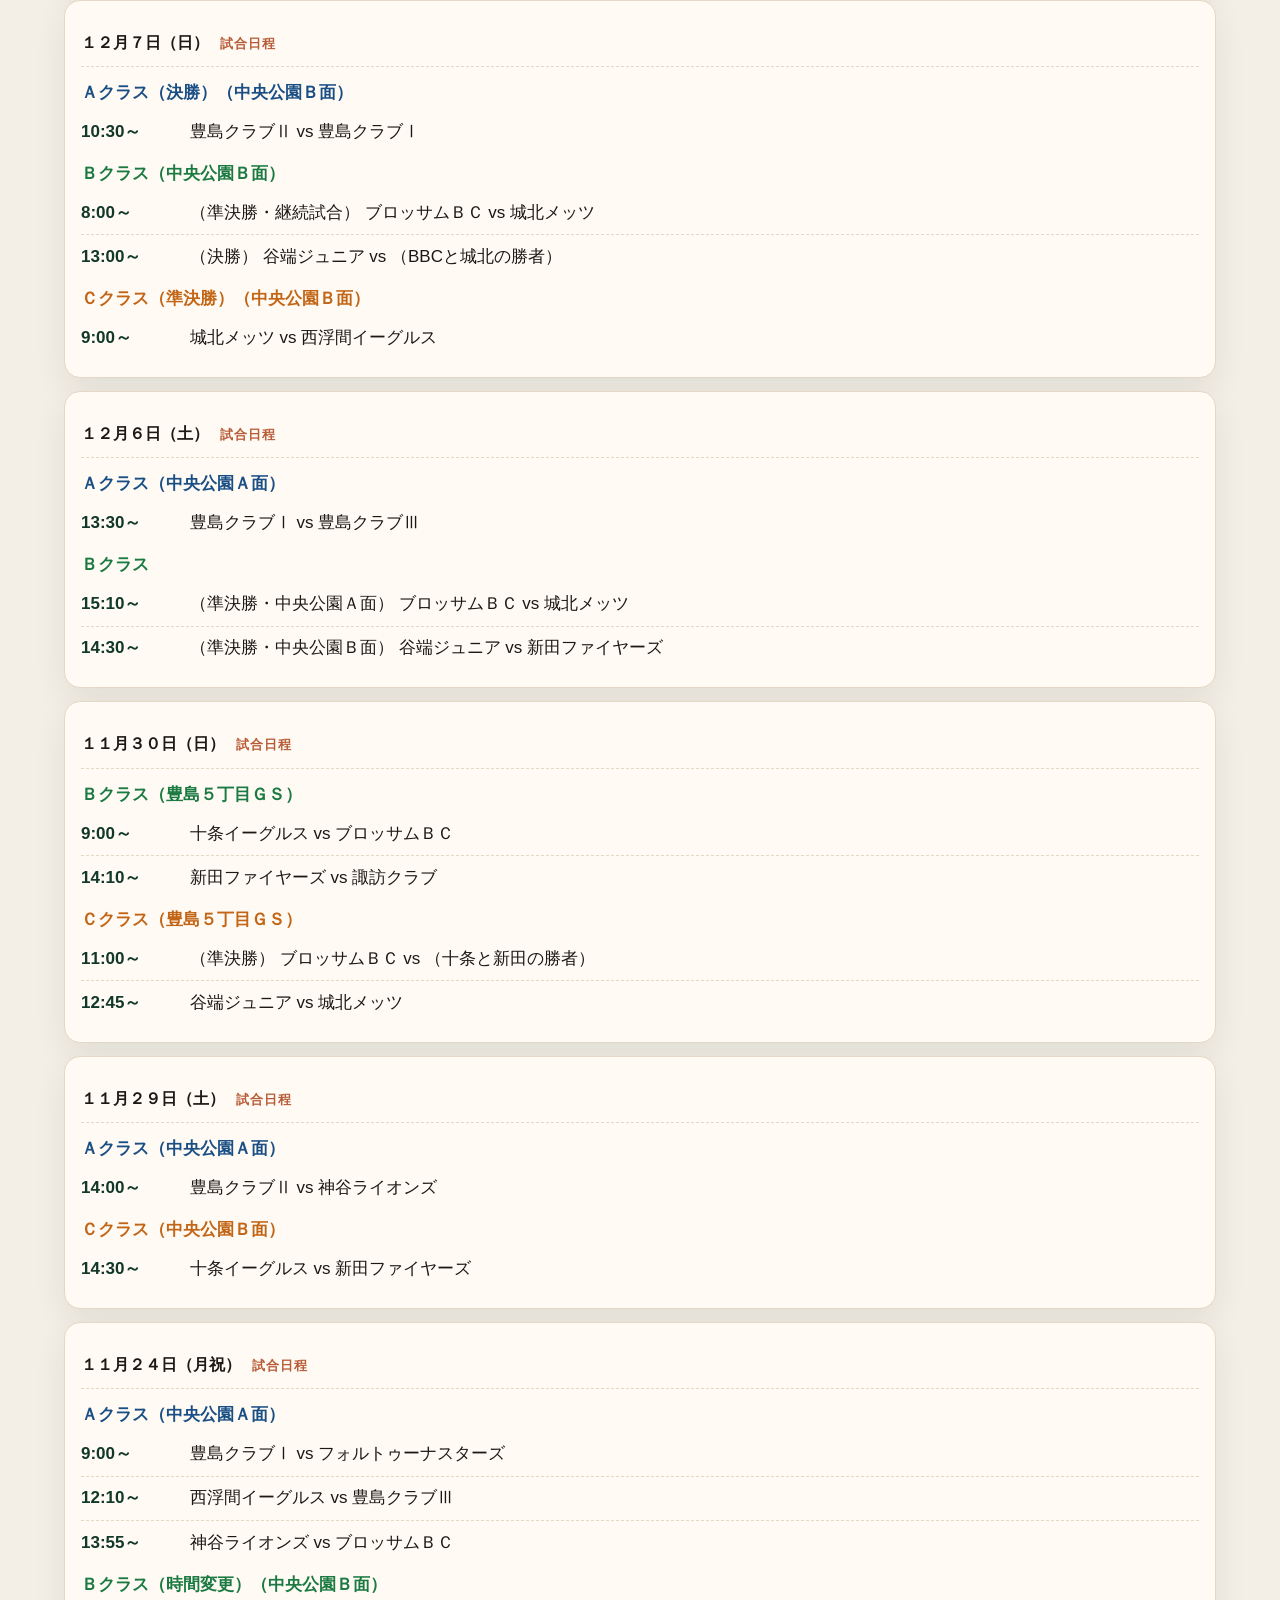
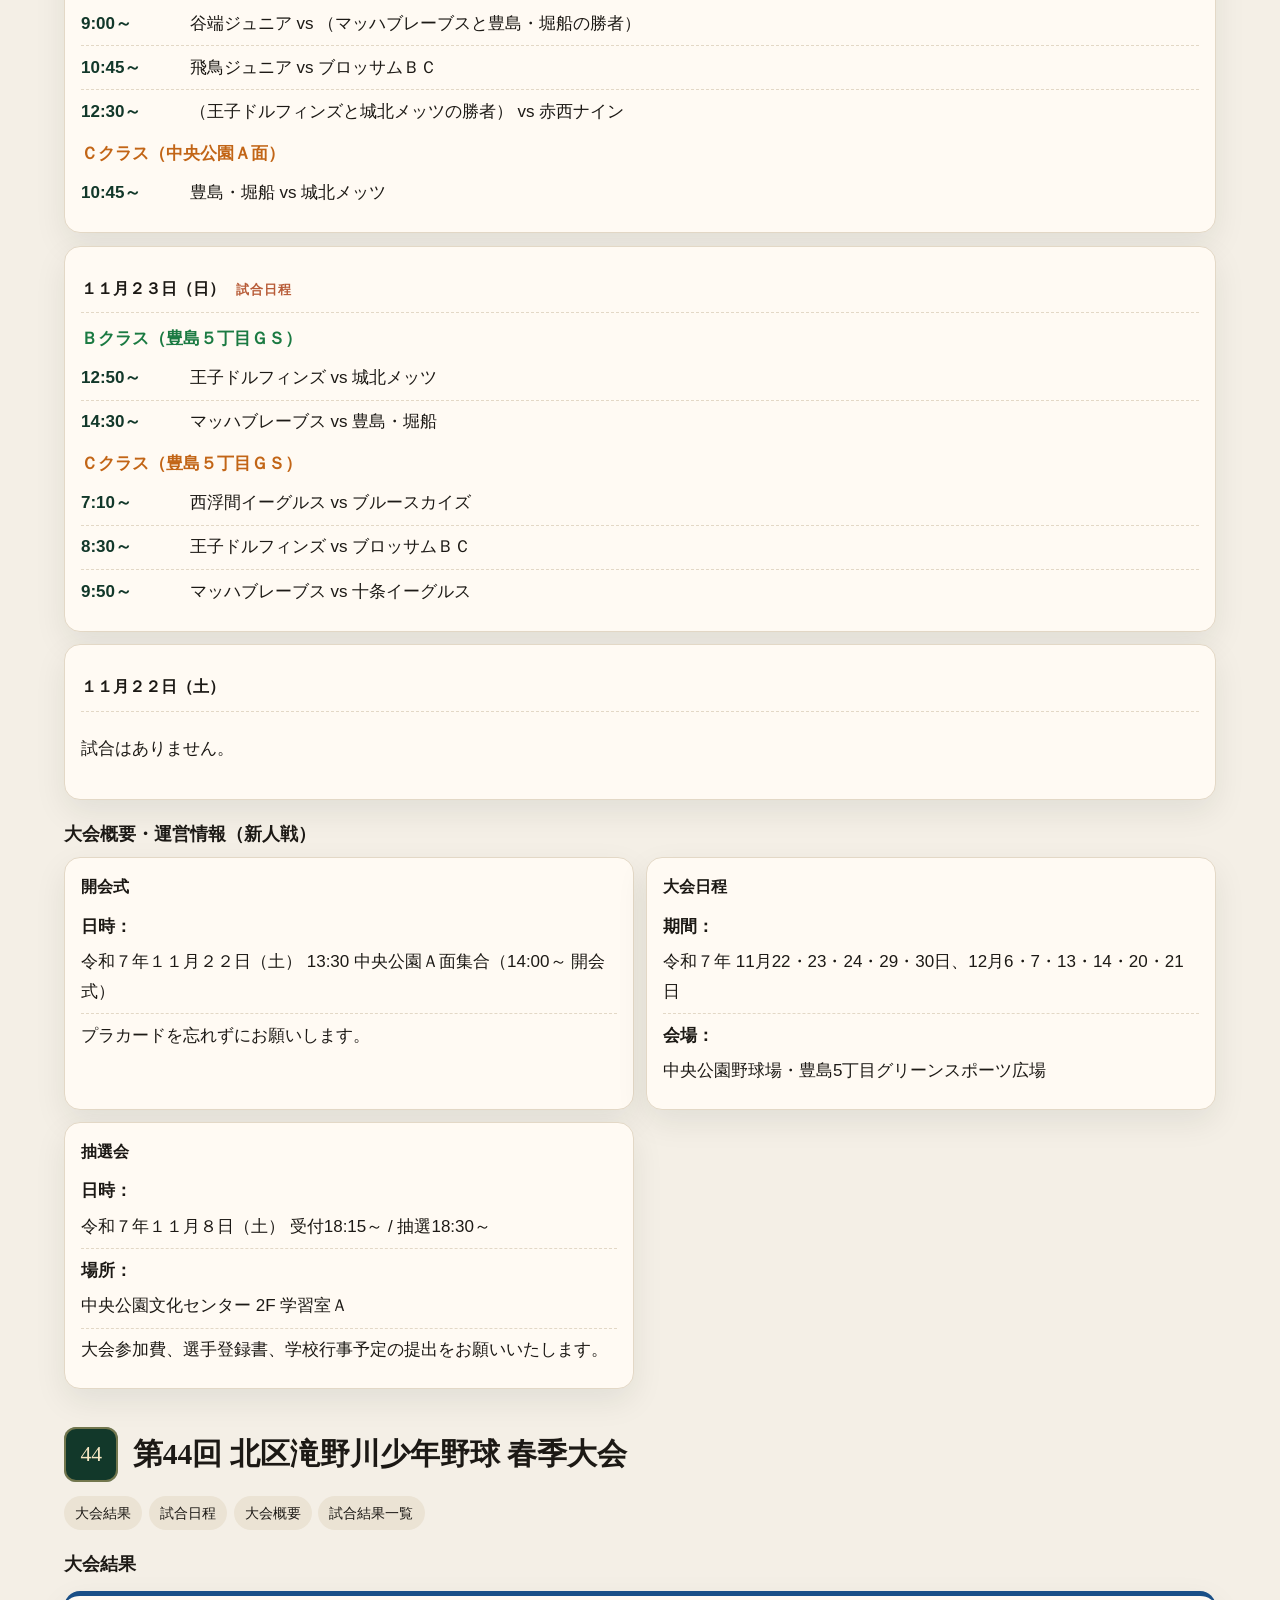
==== commit f3c54d45: "Show the latest 42nd rookie dates first. Put November 28 and 29 above November 21–23 on the home pag" ====
--- a/index.html
+++ b/index.html
@@ -161,69 +161,17 @@
           <h2>第42回 北区滝野川少年野球大会 新人戦</h2>
         </div>
         <nav class="subnav" aria-label="第42回新人戦の項目">
+          <a href="#dai42-nov28">11月28日</a>
+          <a href="#dai42-nov29">11月29日</a>
           <a href="#dai42-nov21">11月21日</a>
           <a href="#dai42-nov22">11月22日</a>
           <a href="#dai42-nov23">11月23日</a>
-          <a href="#dai42-nov28">11月28日</a>
-          <a href="#dai42-nov29">11月29日</a>
           <a href="tournament/#dai42">トーナメント表・試合結果</a>
         </nav>
         <p class="note">第42回 北区滝野川少年野球大会 新人戦が始まります。</p>
 
         <h3 id="dai42-sched">試合日程</h3>
         <div class="schedule">
-          <article class="day" id="dai42-nov21">
-            <h4 class="day-title">11月21日（土） <span class="dow">試合日程</span></h4>
-            <div class="field">
-              <h5>開会式　中央公園A面</h5>
-              <ul class="plain-list">
-                <li>13:30受付</li>
-                <li>14:00～開会式（行進賞あり）</li>
-              </ul>
-            </div>
-            <div class="field">
-              <h5>中央公園A面</h5>
-              <ul class="games">
-                <li><span class="time">15:00</span><span><strong class="tag-b">Bクラス</strong>　<span class="match"><span class="side">蓮根ロータス</span>vs<span class="side">豊島堀船</span></span></span></li>
-              </ul>
-            </div>
-            <div class="field">
-              <h5>中央公園B面</h5>
-              <ul class="games">
-                <li><span class="time">15:00</span><span><strong class="tag-b">Bクラス</strong>　<span class="match"><span class="side">マッハブレーブス</span>vs<span class="side">ブルースカイズ</span></span></span></li>
-              </ul>
-            </div>
-          </article>
-
-          <article class="day" id="dai42-nov22">
-            <h4 class="day-title">11月22日（日）</h4>
-            <div class="field">
-              <p>試合なし</p>
-            </div>
-          </article>
-
-          <article class="day" id="dai42-nov23">
-            <h4 class="day-title">11月23日（月祝） <span class="dow">試合日程</span></h4>
-            <div class="field">
-              <h5>中央公園A面</h5>
-              <ul class="games">
-                <li><span class="time">9:00</span><span><strong class="tag-a">Aクラス</strong>　<span class="match"><span class="side">豊島クラブ②</span>vs<span class="side">西浮間イーグルス</span></span></span></li>
-                <li><span class="time">10:45</span><span><strong class="tag-a">Aクラス</strong>　<span class="match"><span class="side">ブロッサムBC</span>vs<span class="side">フォルトゥーナスターズ</span></span></span></li>
-                <li><span class="time">12:30</span><span><strong class="tag-b">Bクラス</strong>　<span class="match"><span class="side">十条イーグルス</span>vs<span class="side">城北メッツ</span></span></span></li>
-                <li><span class="time">14:15</span><span><strong class="tag-b">Bクラス</strong>　<span class="match"><span class="side">谷端ジュニア</span>vs<span class="side">諏訪クラブ</span></span></span></li>
-              </ul>
-            </div>
-            <div class="field">
-              <h5>中央公園B面</h5>
-              <ul class="games">
-                <li><span class="time">9:00</span><span><strong class="tag-c">Cクラス</strong>　<span class="match"><span class="side">飛鳥ジュニア</span>vs<span class="side">豊島堀船</span></span></span></li>
-                <li><span class="time">10:30</span><span><strong class="tag-b">Bクラス</strong>　<span class="match"><span class="side">新田ファイヤーズ</span>vs<span class="side">稲田クラブ</span></span></span></li>
-                <li><span class="time">12:15</span><span><strong class="tag-b">Bクラス</strong>　<span class="match"><span class="side">ブロッサムBC</span>vs<span class="side">王子ドルフィンズ</span></span></span></li>
-                <li><span class="time">14:00</span><span><strong class="tag-b">Bクラス</strong>　<span class="match"><span class="side">（マッハvsブルーの勝者）</span>vs<span class="side">（蓮根vs豊島堀船の勝者）</span></span></span></li>
-              </ul>
-            </div>
-          </article>
-
           <article class="day" id="dai42-nov28">
             <h4 class="day-title">11月28日（土） <span class="dow">試合日程</span></h4>
             <div class="field">
@@ -250,6 +198,58 @@
                 <li><span class="time">12:10</span><span><strong class="tag-c">Cクラス</strong>　<span class="match"><span class="side">BBC</span>vs<span class="side">西浮間イーグルス</span></span></span></li>
                 <li><span class="time">13:35</span><span><strong class="tag-c">Cクラス</strong>　<span class="match"><span class="side">谷端ジュニア</span>vs<span class="side">マッハブレーブス</span></span></span></li>
                 <li><span class="time">15:00</span><span><strong class="tag-c">Cクラス</strong>　<span class="match"><span class="side">城北メッツ</span>vs<span class="side">十条イーグルス</span></span></span></li>
+              </ul>
+            </div>
+          </article>
+
+          <article class="day" id="dai42-nov21">
+            <h4 class="day-title">11月21日（土） <span class="dow">試合日程</span></h4>
+            <div class="field">
+              <h5>開会式　中央公園A面</h5>
+              <ul class="plain-list">
+                <li>13:30受付</li>
+                <li>14:00～開会式（行進賞あり）</li>
+              </ul>
+            </div>
+            <div class="field">
+              <h5>中央公園A面</h5>
+              <ul class="games">
+                <li><span class="time">15:00</span><span><strong class="tag-b">Bクラス</strong>　<span class="match"><span class="side">蓮根ロータス</span>vs<span class="side">豊島堀船</span></span></span></li>
+              </ul>
+            </div>
+            <div class="field">
+              <h5>中央公園B面</h5>
+              <ul class="games">
+                <li><span class="time">15:00</span><span><strong class="tag-b">Bクラス</strong>　<span class="match"><span class="side">マッハブレーブス</span>vs<span class="side">ブルースカイズ</span></span></span></li>
+              </ul>
+            </div>
+          </article>
+
+          <article class="day" id="dai42-nov22">
+            <h4 class="day-title">11月22日（日）</h4>
+            <div class="field">
+              <p>試合なし</p>
+            </div>
+          </article>
+
+          <article class="day" id="dai42-nov23">
+            <h4 class="day-title">11月23日（月祝） <span class="dow">試合日程</span></h4>
+            <div class="field">
+              <h5>中央公園A面</h5>
+              <ul class="games">
+                <li><span class="time">9:00</span><span><strong class="tag-a">Aクラス</strong>　<span class="match"><span class="side">豊島クラブ②</span>vs<span class="side">西浮間イーグルス</span></span></span></li>
+                <li><span class="time">10:45</span><span><strong class="tag-a">Aクラス</strong>　<span class="match"><span class="side">ブロッサムBC</span>vs<span class="side">フォルトゥーナスターズ</span></span></span></li>
+                <li><span class="time">12:30</span><span><strong class="tag-b">Bクラス</strong>　<span class="match"><span class="side">十条イーグルス</span>vs<span class="side">城北メッツ</span></span></span></li>
+                <li><span class="time">14:15</span><span><strong class="tag-b">Bクラス</strong>　<span class="match"><span class="side">谷端ジュニア</span>vs<span class="side">諏訪クラブ</span></span></span></li>
+              </ul>
+            </div>
+            <div class="field">
+              <h5>中央公園B面</h5>
+              <ul class="games">
+                <li><span class="time">9:00</span><span><strong class="tag-c">Cクラス</strong>　<span class="match"><span class="side">飛鳥ジュニア</span>vs<span class="side">豊島堀船</span></span></span></li>
+                <li><span class="time">10:30</span><span><strong class="tag-b">Bクラス</strong>　<span class="match"><span class="side">新田ファイヤーズ</span>vs<span class="side">稲田クラブ</span></span></span></li>
+                <li><span class="time">12:15</span><span><strong class="tag-b">Bクラス</strong>　<span class="match"><span class="side">ブロッサムBC</span>vs<span class="side">王子ドルフィンズ</span></span></span></li>
+                <li><span class="time">14:00</span><span><strong class="tag-b">Bクラス</strong>　<span class="match"><span class="side">（マッハvsブルーの勝者）</span>vs<span class="side">（蓮根vs豊島堀船の勝者）</span></span></span></li>
               </ul>
             </div>
           </article>
